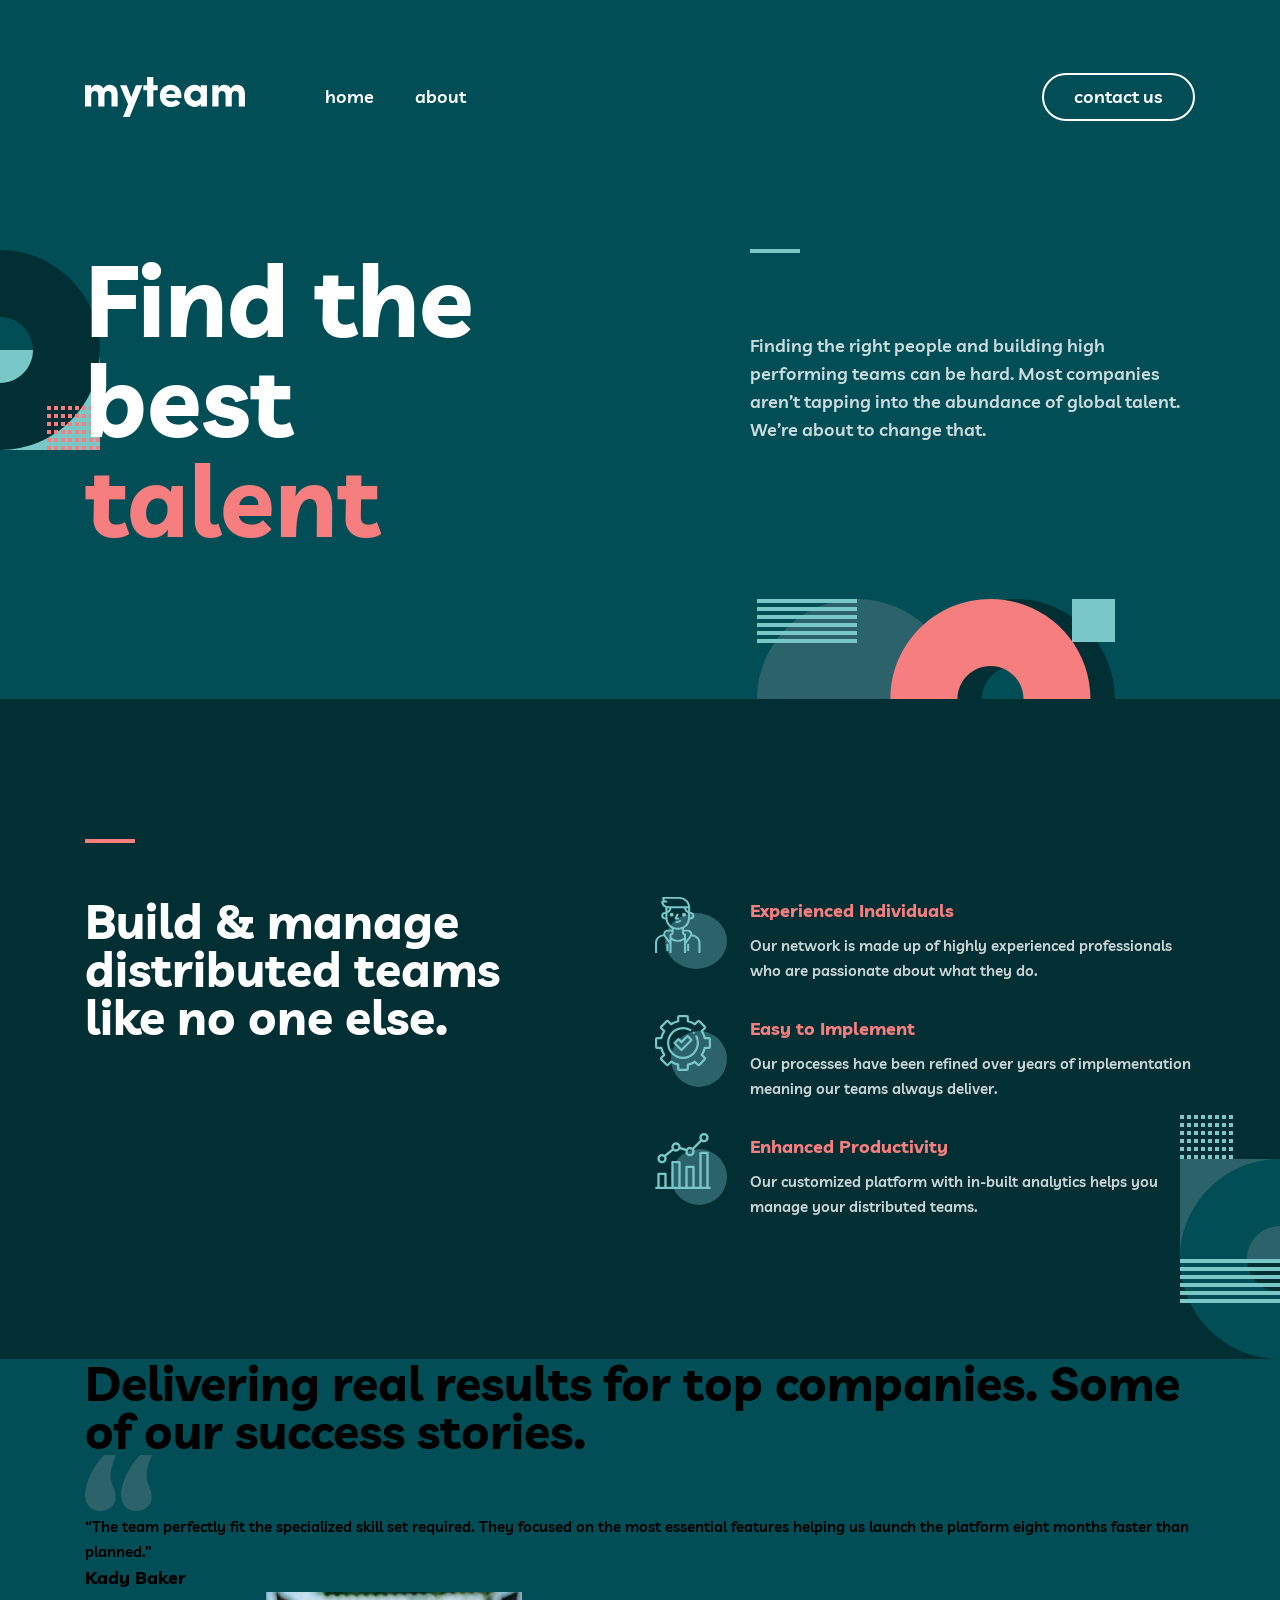
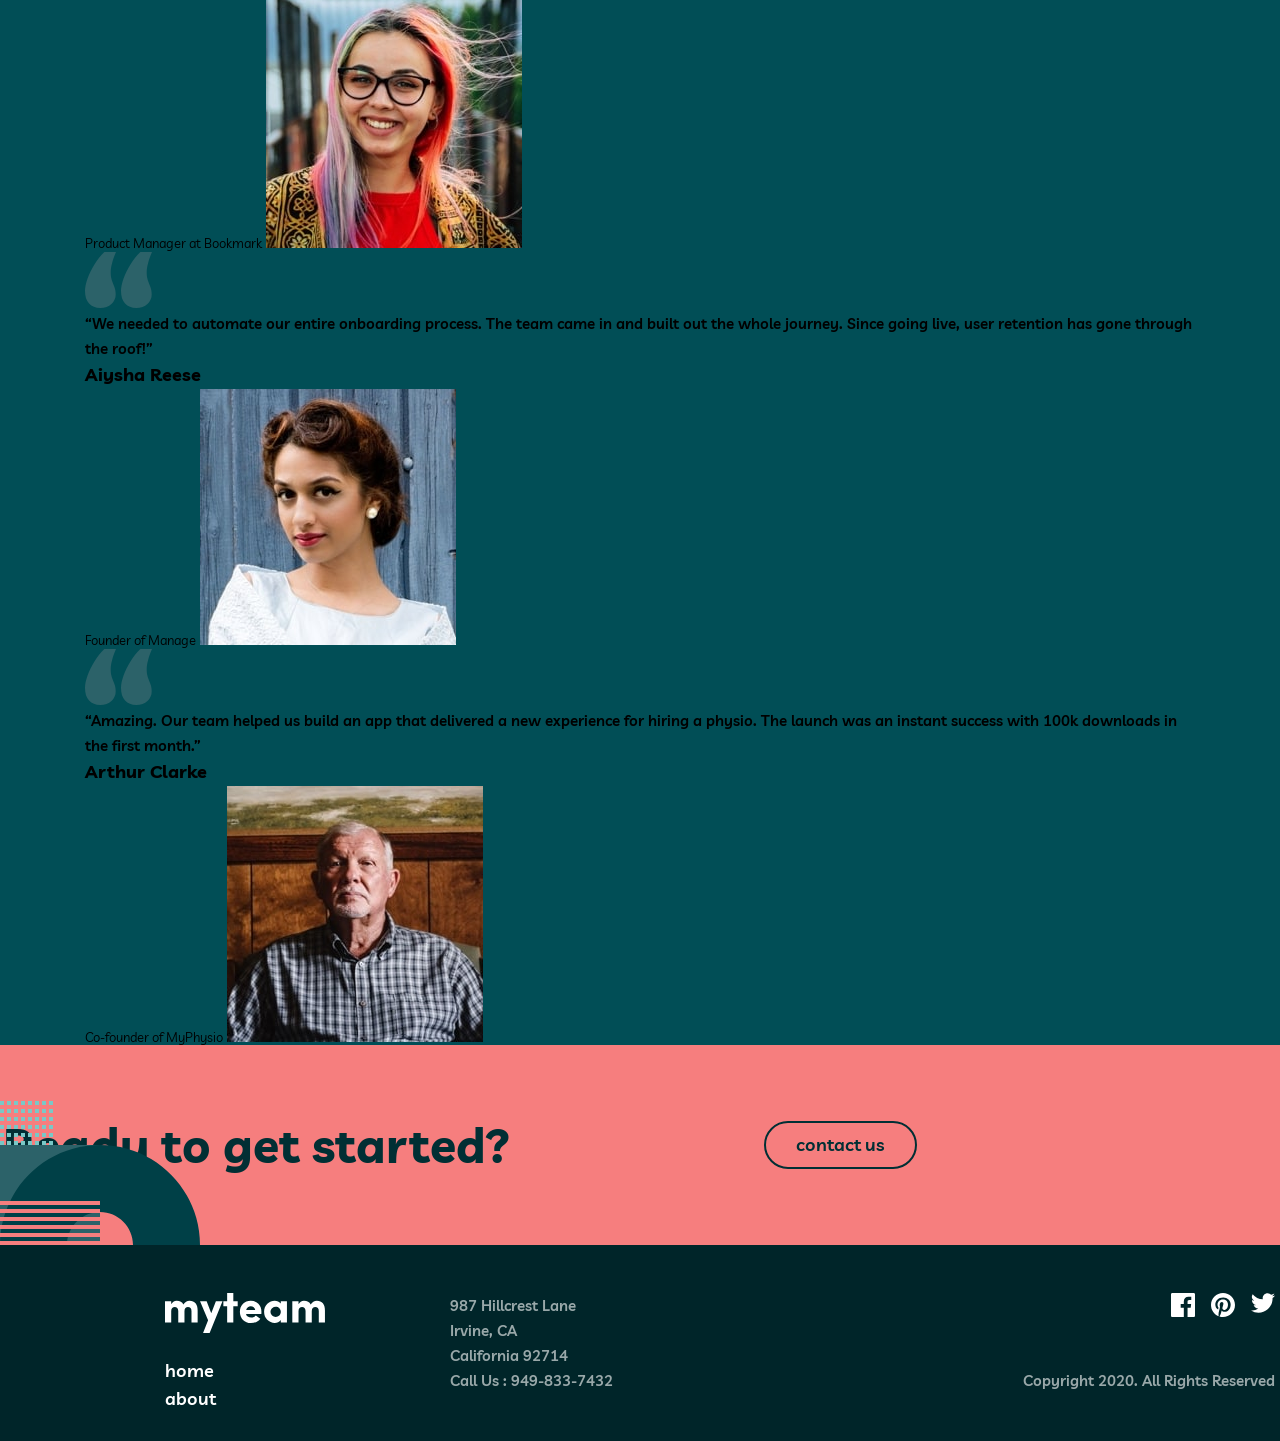
==== index.html @ 1ffe262e "Merge branch 'main' of https://github.com/TomasKeblys/5-Devai-2-problemos into task/K1-44" ====
<!doctype html>
<html lang="en">

<head>
    <meta charset="UTF-8" />
    <meta name="viewport" content="width=device-width, initial-scale=1.0" />

    <link rel="icon" type="image/png" sizes="32x32" href="images/favicon-32x32.png" />
    <link rel="preconnect" href="https://fonts.googleapis.com" />
    <link rel="preconnect" href="https://fonts.gstatic.com" crossorigin />
    <link
        href="https://fonts.googleapis.com/css2?family=Livvic:ital,wght@0,100;0,200;0,300;0,400;0,500;0,600;0,700;0,900;1,100;1,200;1,300;1,400;1,500;1,600;1,700;1,900&display=swap"
        rel="stylesheet" />
    <link rel="stylesheet" href="./CSS/normalize.css">
    <link rel="stylesheet" href="./CSS/style.css" />
    <link rel="stylesheet" href="./CSS/home.css" />
    <title>Frontend Mentor | myteam website challenge - Homepage</title>
</head>

<body>
    <div id="container">
        <header class="body-1 header">
            <nav class="nav wrapper">
                <ul class="nav-container">
                    <li class="nav-logo">
                        <img src="./assets/logo.svg" alt="logo" />
                    </li>
                    <ul class="nav-link-container">
                        <li class="nav-link">
                            <a href="./index.html">home</a>
                        </li>
                        <li class="nav-link">
                            <a href="./pages/about.html">about</a>
                        </li>
                    </ul>
                </ul>
                <button class="body-1">
                    <a href="./pages/contact.html">contact us</a>
                </button>

                <!-- Navbar mobile: rodomas tik iki 767px -->

                <!-- Checkbox valdo mobile meniu atidarymo ir uždarymo būseną -->
                <input type="checkbox" id="mobile-menu-toggle" class="mobile-menu-toggle" />

                <!-- Hamburger meniu mygtukas -->

                <label for="mobile-menu-toggle" class="mobile-menu-open" aria-label="Open navigation menu">
                    <span></span>
                    <span></span>
                    <span></span>
                </label>

                <!-- Fonas po meniu atidarymo -->

                <label for="mobile-menu-toggle" class="mobile-nav-overlay"></label>

                <!-- Navbar mobile šoninis meniu -->

                <div class="mobile-nav-menu">
                    <!-- Meniu uždarymo mygtukas-->
                    <label for="mobile-menu-toggle" class="mobile-menu-close" aria-label="Close navigation menu">
                        <span></span>
                        <span></span>
                    </label>

                    <!-- Mobile menu navigacijos nuorodos -->
                    <ul class="mobile-nav-links">
                        <li><a href="#">home</a></li>
                        <li><a href="../pages/about.html">about</a></li>
                        <li><a class="mobile-contact" href="../pages/contact.html">contact us</a></li>
                    </ul>

                    <img class="mobile-nav-pattern" src="../assets/bg-pattern-about-1-mobile-nav-1.svg" alt="" />
                </div>

                <!-- Navbar mobile pabaiga -->
            </nav>
            <section class="nav-section wrapper">
                <div class="header-section">
                    <h1 class="h1-large">Find the best <span>talent</span></h1>
                    <div class="nav-text">
                        <hr />
                        <p class="body-1">
                            Finding the right people and building high performing teams can be
                            hard. Most companies aren’t tapping into the abundance of global
                            talent. We’re about to change that.
                        </p>
                    </div>
                </div>
            </section>
        </header>
        <main>
            <section class="features-section">
                <div class="wrapper">
                    <div class="features-line">
                        <span class="title-line"></span>
                    </div>
                    <div class="features-block">
                        <h2 class="h2 features-title">
                            Build & manage distributed teams like no one else.
                        </h2>
                        <ul class="features-list">
                            <li class="features-item">
                                <img src="./assets/icon-person.svg" alt="person icon" />
                                <div>
                                    <h3 class="h3">Experienced Individuals</h3>
                                    <p class="body-2">
                                        Our network is made up of highly experienced professionals
                                        who are passionate about what they do.
                                    </p>
                                </div>
                            </li>
                            <li class="features-item">
                                <img src="./assets/icon-cog.svg" alt="cog icon" />
                                <div>
                                    <h3 class="h3">Easy to Implement</h3>
                                    <p class="body-2">
                                        Our processes have been refined over years of
                                        implementation meaning our teams always deliver.
                                    </p>
                                </div>
                            </li>
                            <li class="features-item">
                                <img src="./assets/icon-chart.svg" alt="chart icon" />
                                <div>
                                    <h3 class="h3">Enhanced Productivity</h3>
                                    <p class="body-2">
                                        Our customized platform with in-built analytics helps you
                                        manage your distributed teams.
                                    </p>
                                </div>
                            </li>
                        </ul>
                    </div>
                </div>
            </section>

            <section class="testimonials-section">
                <div class="wrapper">
                    <h2 class="h2 testimonials-title">
                        Delivering real results for top companies. Some of our
                        <span>success stories.</span>
                    </h2>
                    <div class="testimonials-container">
                        <figure class="testimonial-card">
                            <img class="quote-icon" src="./assets/icon-quotes.svg" alt="quotes icon" />
                            <blockquote>
                                <p class="body-2">
                                    “The team perfectly fit the specialized skill set required.
                                    They focused on the most essential features helping us launch
                                    the platform eight months faster than planned.”
                                </p>
                            </blockquote>
                            <figcaption>
                                <h3 class="h3">Kady Baker</h3>
                                <small>Product Manager at Bookmark</small>
                                <img class="avatar" src="./assets/avatar-kady.jpg" alt="Kady photo" />
                            </figcaption>
                        </figure>
                        <figure class="testimonial-card">
                            <img class="quote-icon" src="./assets/icon-quotes.svg" alt="quotes icon" />
                            <blockquote>
                                <p class="body-2">
                                    “We needed to automate our entire onboarding process. The team
                                    came in and built out the whole journey. Since going live,
                                    user retention has gone through the roof!”
                                </p>
                            </blockquote>
                            <figcaption>
                                <h3 class="h3">Aiysha Reese</h3>
                                <small>Founder of Manage</small>
                                <img class="avatar" src="./assets/avatar-aiysha.jpg" alt="Aiysha photo" />
                            </figcaption>
                        </figure>
                        <figure class="testimonial-card">
                            <img class="quote-icon" src="./assets/icon-quotes.svg" alt="quotes icon" />
                            <blockquote>
                                <p class="body-2">
                                    “Amazing. Our team helped us build an app that delivered a new
                                    experience for hiring a physio. The launch was an instant
                                    success with 100k downloads in the first month.”
                                </p>
                            </blockquote>
                            <figcaption>
                                <h3 class="h3">Arthur Clarke</h3>
                                <small>Co-founder of MyPhysio</small>
                                <img class="avatar avatar-arthur" src="./assets/avatar-arthur.jpg" alt="arthur photo" />
                            </figcaption>
                        </figure>
                    </div>
                </div>
            </section>
            <section id="ready-to-get-started">
                <div>
                    <h2 class="h2">Ready to get started?</h2>
                    <button class="body-1">
                        <a href="./pages/contact.html">contact us</a>
                    </button>
                </div>
                <img src="./assets/bg-pattern-home-6-about-5.svg" alt="" />
            </section>
        </main>

        <footer id="footer">
            <div>
                <div class="logo">
                    <img src="./assets/logo.svg" alt="logo" />
                    <ul class="body-1">
                        <li>
                            <a href="./index.html">home</a>
                        </li>
                        <li>
                            <a href="./pages/about.html">about</a>
                        </li>
                    </ul>
                </div>
                <address class="body-2">
                    <ul>
                        <li>987 Hillcrest Lane</li>
                        <li>Irvine, CA</li>
                        <li>California 92714</li>
                        <li>Call Us : 949-833-7432</li>
                    </ul>
                </address>
            </div>
            <div class="social">
                <ul>
                    <li>
                        <a href="#">
                            <img src="./assets/icon-facebook.svg" alt="Facebook" />
                        </a>
                    </li>
                    <li>
                        <a href="#">
                            <img src="./assets/icon-pinterest.svg" alt="Pinterest" />
                        </a>
                    </li>
                    <li>
                        <a href="#">
                            <img src="./assets/icon-twitter.svg" alt="Twitter" />
                        </a>
                    </li>
                </ul>
                <p class="body-2">Copyright 2020. All Rights Reserved</p>
            </div>
        </footer>
    </div>
</body>

</html>
---- CSS/style.css ----
/* global variables for colors */
/* colors: primary - pri, secondary - sec */

:root {
  --pri-midnight-green: #014e56;
  --pri-light-coral: #f67e7e;
  --pri-white: #ffffff;
  --sec-rapture-blue: #79c8c7;
  --sec-police-blue: #2c6269;
  --sec-deep-jungle-green: #004047;
  --sec-sacramento-state-green: #012f34;
  --sec-dark-green: #002529;
}

/* make border width count as a part of element etc. */

* {
  box-sizing: border-box;
}

/*base font with fallbacks*/
#container {
  font-family: "Livvic", arial, sans-serif;
  background-color: var(--pri-midnight-green);
  width: 1440px;
  margin: 0px auto;
}

/*-------------------- headings styles--------------------*/

.h1-large {
  font-weight: 700;
  font-style: normal;
  font-size: 100px;
  line-height: 100px;
}

.h1-small {
  font-weight: 700;
  font-style: normal;
  font-size: 64px;
  line-height: 56px;
}

.h2 {
  font-weight: 700;
  font-style: normal;
  font-size: 48px;
  line-height: 48px;
}

.h3 {
  font-weight: 700;
  font-style: normal;
  font-size: 18px;
  line-height: 28px;
}

/*-------------------- text styles--------------------*/

.body-1 {
  font-weight: 600;
  font-style: normal;
  font-size: 18px;
  line-height: 28px;
}

.body-2 {
  font-weight: 600;
  font-style: normal;
  font-size: 15px;
  line-height: 25px;
}

/*--------------------navbar--------------------*/
header {
  align-content: center;
}

nav {
  color: white;
  width: 69.375rem;
  position: relative;
  top: 4.563rem;
  left: 10.313rem;
  display: flex;
  justify-content: space-between;
  align-items: center;
  margin-right: 0rem;
  padding-inline: 0rem;
  padding-left: 0rem;
}

nav ul {
  width: 23.75rem;
  display: flex;
  justify-content: space-between;
  align-items: center;
  padding-left: 0rem;
}

nav ul li {
  display: inline-block;
  margin: 0rem;
  margin-right: 0rem;

  & a {
    text-decoration: none;
    color: white;

    &:hover {
      color: var(--pri-light-coral);
    }
  }
}

nav button {
  width: 9.563rem;
  height: 3rem;
  border: 2px solid white;
  background-color: var(--pri-midnight-green);
  border-radius: 50px;
  cursor: pointer;

  & a {
    text-decoration: none;
    color: white;
  }

  &:hover {
    background-color: var(--pri-white);

    & a {
      color: var(--pri-midnight-green);
    }
  }
}

nav ul ul {
  width: 8.75rem;
}

nav ul ul li {
  width: 3.125rem;
}

/*--------------------footer--------------------*/
#footer {
  align-content: center;
  width: 1440px;
  height: 196px;
  background-color: var(--sec-dark-green);
  color: white;
  position: relative;
  display: flex;
  justify-content: space-between;
  align-items: center;
  padding-left: 10.313rem;
  padding-right: 10.313rem;

  & a {
    text-decoration: none;
    color: white;
  }

  & address,
  p {
    opacity: 0.6;
  }

  & a:hover {
    color: var(--pri-light-coral);
  }
}

#footer div div ul li {
  list-style-type: none;
  display: inline-block;
  text-decoration: none;
  color: white;
}

#footer div address ul {
  list-style-type: none;
}

#footer div:first-child {
  display: flex;
}

#footer div .logo {
  height: 6.25rem;
  width: 10rem;
  display: flex;
  flex-wrap: wrap;

  & img {
    width: 10rem;
    height: 2.5rem;
  }

  & ul {
    padding: 0rem;
    margin: 0rem;
    align-content: end;
    width: 8.75rem;
    height: 1.75rem;
    padding-top: 0.5rem;

    & li:first-child {
      margin-right: 2.3rem;
    }
  }
}

#footer div address {
  height: 6.25rem;
  margin: 0rem;
  margin-left: 7.813rem;

  & ul {
    padding: 0rem;
    margin: 0rem;
  }
}

#footer .social {
  height: 6.25rem;
  width: 15.938rem;
  display: flex;
  flex-wrap: wrap;
  justify-content: end;

  & ul {
    list-style-type: none;
    text-align: right;
    padding: 0rem;
    margin: 0rem;
    justify-content: end;
    width: 6.5rem;
    height: 1.5rem;
    display: flex;
    justify-content: space-between;
  }

  & p {
    margin: 0rem;
    align-content: end;
  }
}

/*--------------------ready to get started--------------------*/

#ready-to-get-started {
  position: relative;
  color: var(--sec-sacramento-state-green);
  background-color: var(--pri-light-coral);
  height: 12.5rem;
  align-content: center;
  /* display: flex; */
}

#ready-to-get-started button {
  width: 9.563rem;
  height: 3rem;
  border: 2px solid var(--sec-sacramento-state-green);
  background-color: var(--pri-light-coral);
  border-radius: 50px;

  & a {
    text-decoration: none;
    color: var(--sec-sacramento-state-green);
  }
}


#ready-to-get-started div {
  justify-self: center;
  padding-left: 0.188em;
  width: 57.313rem;
  display: flex;
  justify-content: space-between;
}

#ready-to-get-started img {
  position: absolute;
  top: 3.5rem;
}

/* Navbar mobile */

/* Mobile elementai desktop režime paslėpti */
.mobile-menu-toggle,
.mobile-menu-open,
.mobile-menu-close,
.mobile-nav-overlay,
.mobile-nav-menu {
  display: none;
}

@media (max-width: 767px) {

  #container {
    width: 100%;
    margin: 0;
  }

  /* Mobile navbar */
  nav.nav {
    width: 20.4375rem;
    /* 327px */
    height: 2rem;
    top: 2rem;
    left: 0;
    margin: 0 auto;
    padding: 0;
  }

  nav.nav .nav-container {
    width: auto;
    margin: 0;
    padding: 0;
  }

  /* Mobile logo */
  nav.nav .nav-logo,
  nav.nav .nav-logo img {
    display: block;
    width: 8rem;
    /* 128px */
    height: 2rem;
  }

  /* Desktop nuorodos mobile paslepiamos */
  nav.nav .nav-link-container {
    display: none;
  }

  /* Desktop contact us mygtukas mobile paslepiamas */
  nav.nav>button {
    display: none;
  }

  /* Mobile menu checkbox */
  .mobile-menu-toggle {
    position: absolute;
    width: 0;
    height: 0;
    opacity: 0;
    pointer-events: none;
  }

  /* Hamburger menu mygtukas */
  .mobile-menu-open {
    position: absolute;
    top: 0.4375rem;
    right: 0;
    z-index: 10;
    display: flex;
    width: 1.25rem;
    height: 1.0625rem;
    flex-direction: column;
    justify-content: space-between;
    cursor: pointer;
  }

  .mobile-menu-open span {
    display: block;
    width: 1.25rem;
    height: 0.1875rem;
    background-color: var(--pri-white);
  }

  /* Patamsintas fonas už meniu */
  .mobile-nav-overlay {
    position: fixed;
    top: 0;
    left: 0;
    right: 0;
    z-index: 100;
    display: block;
    height: 41.6875rem;
    /* 667px */
    background-color: rgba(0, 37, 41, 0.6);
    opacity: 0;
    visibility: hidden;
    transition:
      opacity 0.3s ease,
      visibility 0.3s ease;
  }

  /* Atsidarantis mobile meniu */
  .mobile-nav-menu {
    position: fixed;
    top: 0;
    right: 0;
    z-index: 101;
    display: block;
    width: 15.9375rem;
    /* 255px */
    height: 41.6875rem;
    /* 667px */
    background-color: var(--sec-police-blue);
    overflow: hidden;
    transform: translateX(100%);
    transition: transform 0.3s ease;
  }

  /* Close X mygtukas */
  .mobile-menu-close {
    position: absolute;
    top: 3rem;
    right: 1.625rem;
    display: block;
    width: 1.25rem;
    height: 1.25rem;
    cursor: pointer;
  }

  .mobile-menu-close span {
    position: absolute;
    top: 0.5rem;
    left: 0;
    width: 1.25rem;
    height: 0.125rem;
    background-color: var(--pri-white);
  }

  .mobile-menu-close span:first-child {
    transform: rotate(45deg);
  }

  .mobile-menu-close span:last-child {
    transform: rotate(-45deg);
  }

  /* Mobile navigacijos nuorodos */
  nav.nav .mobile-nav-links {
    display: flex;
    width: auto;
    margin: 7.5rem 0 0 3rem;
    padding: 0;
    flex-direction: column;
    align-items: flex-start;
    justify-content: flex-start;
    gap: 1.5rem;
    list-style: none;
  }

  nav.nav .mobile-nav-links li {
    display: block;
    width: auto;
    margin: 0;
  }

  nav.nav .mobile-nav-links a {
    color: var(--pri-white);
    text-decoration: none;
    font-family: "Livvic", arial, sans-serif;
    font-size: 1.125rem;
    font-weight: 600;
    line-height: 1.75rem;
  }

  /* Mobile contact us mygtukas */
  nav.nav .mobile-nav-links .mobile-contact {
    display: flex;
    width: 9.9375rem;
    height: 3rem;
    margin-top: 0.5rem;
    align-items: center;
    justify-content: center;
    border: 0.125rem solid var(--pri-white);
    border-radius: 3.125rem;
  }

  /* Dekoratyvinis paveikslėlis */
  .mobile-nav-pattern {
    position: absolute;
    right: -6.25rem;
    bottom: 0;
    width: 12.5rem;
  }

  /* Atidaryto meniu būsena */
  .mobile-menu-toggle:checked~.mobile-nav-overlay {
    opacity: 1;
    visibility: visible;
  }

  .mobile-menu-toggle:checked~.mobile-nav-menu {
    transform: translateX(0);
  }
}
---- CSS/home.css ----
/* global style */

* {
  margin: 0;
  padding: 0;
  box-sizing: border-box;
}

#container {
  font-family: "Livvic", arial, sans-serif;
  max-width: 90rem;
  margin: 0 auto;
  width: 100%;
  overflow: hidden;
}

.wrapper {
  max-width: 69.375rem;
  width: 100%;
  margin: 0 auto;
}

/* header and hero section */

.header {
  padding-top: 4.563rem;
  padding-bottom: 15.625rem;
  background-color: var(--pri-midnight-green);
  background-image:
    url("../assets/bg-pattern-home-1.svg"),
    url("../assets/bg-pattern-home-2.svg");
  background-repeat: no-repeat, no-repeat;
  background-position:
    left -6.25rem top 15.625rem,
    right 10.313rem bottom 0;
}

/* header navigation */

nav {
  left: 0rem;
  top: 0rem;
}

.nav {
  display: flex;
  justify-content: space-between;
  align-items: center;
}

.nav-container {
  display: flex;
  align-items: center;
  gap: 3rem;
  margin: 0;
  padding: 0;
  list-style: none;
}

.nav-logo {
  display: flex;
  align-items: center;
}

.nav-logo img {
  display: block;
  width: 10rem;
}

.nav-link-container {
  display: flex;
  align-items: center;
  gap: 2.5rem;
  margin: 0;
  padding: 0;
  list-style: none;
}

.nav-link {
  list-style: none;
}

.nav-link a {
  color: var(--pri-white);
  text-decoration: none;
}

/* header / hero content */

.nav-section {
  padding-top: 8rem;
}

.header-section {
  display: flex;
  justify-content: flex-start;
  align-items: flex-start;
  gap: 8.6875rem;
  width: 100%;
}

.nav-section h1 {
  width: 32.875rem;
  height: 12.5rem;
  margin: 0;
  color: var(--pri-white);
}

.nav-section h1 span {
  color: var(--pri-light-coral);
}

.nav-text {
  width: 27.8125rem;
  height: 12.1875rem;
  display: flex;
  flex-direction: column;
  justify-content: space-between;
}

.nav-text hr {
  width: 3.125rem;
  margin: 0;
  border: 0;
  border-top: 0.25rem solid #79c8c7;
}

.nav-text p {
  margin: 0;
  color: var(--pri-white);
  opacity: 0.8;
}

/* features section */
.features-section {
  display: flex;
  justify-content: space-between;
  align-items: flex-start;
  padding: 8.75rem 0 8.75rem 0;
  background-color: var(--sec-sacramento-state-green);
  background-image: url(../assets/bg-pattern-home-3.svg);
  background-repeat: no-repeat;
  background-position: right -6.25rem bottom 0;
  gap: 7.8125rem;
}

.features-line {
  margin-bottom: 3.375rem;
}

.title-line {
  display: block;
  width: 3.125rem;
  height: 0.25rem;
  background-color: var(--pri-light-coral);
}

.features-block {
  display: flex;
  justify-content: space-between;
  align-items: flex-start;
  gap: 7.8125rem;
}

.features-title {
  max-width: 27.8125rem;
  margin: 0;
  color: var(--pri-white);
}

/* features list  */

.features-list {
  width: 33.75rem;
  list-style: none;
  display: flex;
  flex-direction: column;
  gap: 2rem;
  margin: 0;
  padding: 0;
}

.features-item {
  display: flex;
  align-items: flex-start;
  gap: 1.4375rem;
}

.features-item img {
  width: 4.5rem;
  height: 4.5rem;
  flex-shrink: 0;
}

.features-item div {
  display: flex;
  flex-direction: column;
  gap: 0.5rem;
}

.features-item h3 {
  color: var(--pri-light-coral);
  margin: 0;
}

.features-item p {
  color: var(--pri-white);
  opacity: 0.8;
  margin: 0;
}

/* Tarp 1024px ir 1440px */

@media (min-width: 48.01rem) and (max-width: 90rem) {

  .header,
  .features-section {
    padding-left: 2rem;
    padding-right: 2rem;
  }
}

/* IKI 768px | HOME Tablet Header & Navbar */

@media (max-width: 48rem) {
  #container {
    width: 100%;
    max-width: 48rem;
  }

  header nav,
  .nav {
    position: static;
    width: 100%;
    top: auto;
    left: auto;
  }

  .body-1.header {
    padding-top: 4rem;
    padding-bottom: 0;
    background-image: url("../assets/bg-pattern-home-2.svg");
    background-repeat: no-repeat;
    background-position: bottom center;
  }

  .nav.wrapper {
    width: 43.0625rem;
    height: 3rem;
    display: flex;
    justify-content: space-between;
    align-items: center;
    margin: 0 auto;

  }

  .nav-container {
    display: flex;
    align-items: center;
    gap: 3rem;
    margin: 0;
    padding: 0;
    list-style: none;
    margin-right: 13.75rem;
  }

  .nav-logo {
    width: 8rem;
    height: 2rem;
  }

  .nav-logo img {
    display: block;
    width: 100%;
    height: 100%;
    object-fit: contain;
  }

  .nav-link-container {
    display: flex;
    align-items: center;
    justify-content: space-between;
    width: auto;
    height: 1.75rem;
    gap: 2.5rem;
    margin: 0;
    padding: 0;
    list-style: none;
    width: auto;
  }

  .nav-link {
    display: flex;
    align-items: center;
  }

  .nav-link:last-child {
    width: 3.188rem;
    height: 1.75rem;
  }

  .nav-link a {
    text-decoration: none;
  }

  .nav button,
  header nav button {
    position: static;
    top: auto;
    left: auto;
    right: auto;
    margin: 0;
    width: 9.5625rem;
    height: 3rem;
    display: flex;
    align-items: center;
    justify-content: center;
    flex-shrink: 0;
    box-sizing: border-box;
  }

  .nav-section.wrapper {
    padding-top: 7rem;
    padding-bottom: 16rem;
    padding-left: 2.813rem;
    padding-right: 2.5rem;
    height: auto;
  }

  .header-section {
    display: flex;
    flex-direction: column;
    align-items: center;
    text-align: center;
    gap: 0;
    max-width: 42.688rem;
    margin: 0 auto;
  }

  .nav-section h1,
  .h1-large {
    width: 100%;
    height: auto;
    max-width: 22rem;
    margin-top: 0;
    margin-bottom: 1.5rem;
    font-size: 4rem;
    line-height: 3.5rem;
  }

  .nav-text {
    width: 100%;
    max-width: 28.563rem;
    height: auto;
  }

  .nav-text .body-1 {
    max-width: 28.563rem;
    margin: 0;
    font-size: 0.938rem;
    line-height: 1.75rem;
    opacity: 0.8;
  }

  .nav-text hr {
    display: none;
  }

  /* IKI 768px | HOME Tablet features */
  /* features-section */

  .features-section {
    padding: 6.25rem 0;
    background-image: url("../assets/bg-pattern-home-3.svg");
    background-repeat: no-repeat;
    background-position: right -6.25rem top 0;
    overflow: hidden;
  }

  .features-section .wrapper {
    padding-left: 6.063rem;
    padding-right: 6.125rem;
  }

  .features-block {
    display: flex;
    flex-direction: column;
    align-items: flex-start;
    width: 100%;
    width: 35.8125rem;
    height: auto;
    gap: 0;
  }

  .features-line {
    width: 100%;
    margin-bottom: 2rem;
  }

  .title-line {
    display: block;
    width: 3.125rem;
    height: 0.25rem;
    margin: 0;
  }

  .features-title {
    width: 100%;
    max-width: 27.8125rem;
    height: auto;
    margin-bottom: 4rem;
    font-size: 2rem;
    line-height: 2rem;
  }

  .features-list {
    display: flex;
    flex-direction: column;
    width: 100%;
    max-width: 35.813rem;
    height: auto;
    margin: 0;
    padding: 0;
    list-style: none;
    gap: 2rem;
  }

  .features-item {
    display: flex;
    flex-direction: row;
    gap: 1.375rem;
  }

  .features-item div {
    display: flex;
    flex-direction: column;
    gap: 1rem;
  }

  /* IKI 768px | HOME Tablet testimionals */

  .testimonials-section {
    width: 48rem;
    height: 74.938rem;
  }

  .testimonials-container {
    display: flex;
    flex-direction: column;
    width: 35.813rem;
  }

  .testimonials-title {
    width: 35.813rem;
    text-align: center;
    font-size: 2rem;
    font-style: normal;
    line-height: 2rem;
  }

  .h3 {
    width: 21.875rem;
    height: auto;
  }

  .h3 small {
    width: 21.875rem;
    height: auto;
  }

  .avatar {
    margin-bottom: 1rem;
  }
}
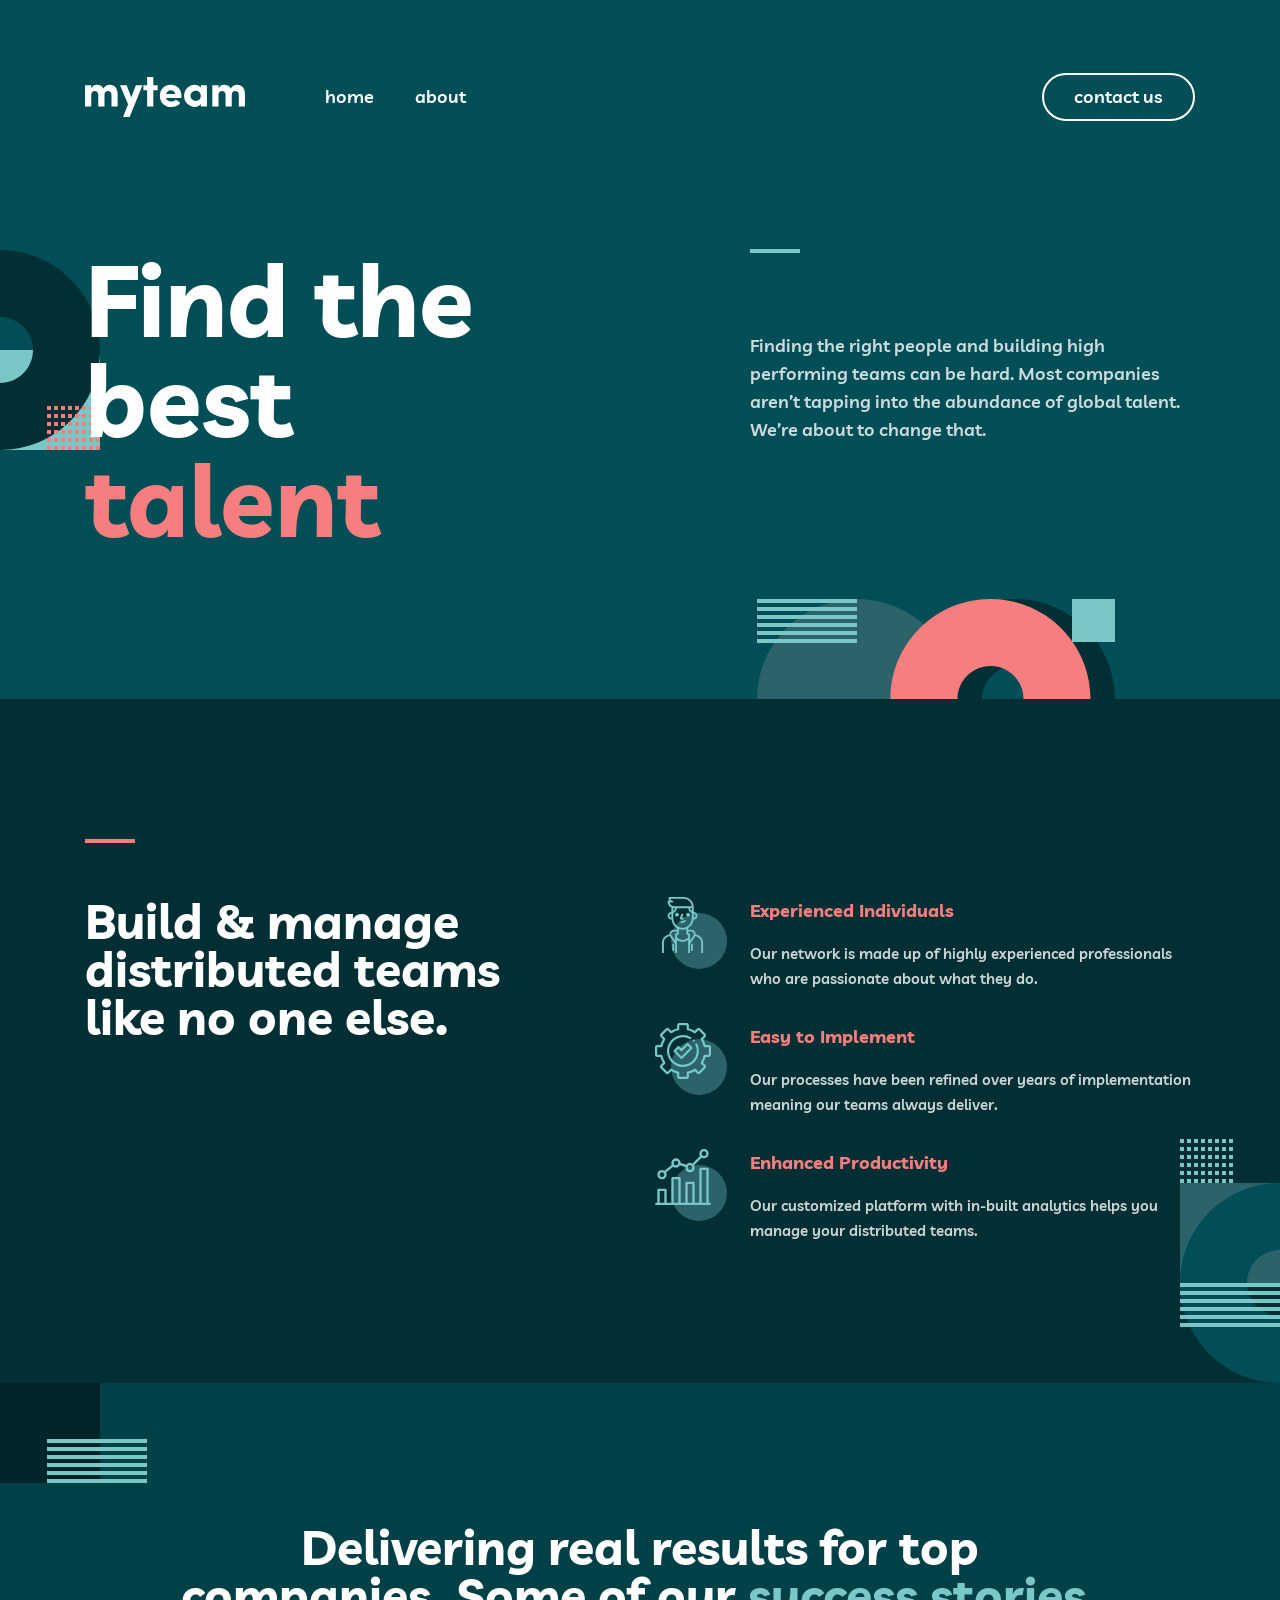
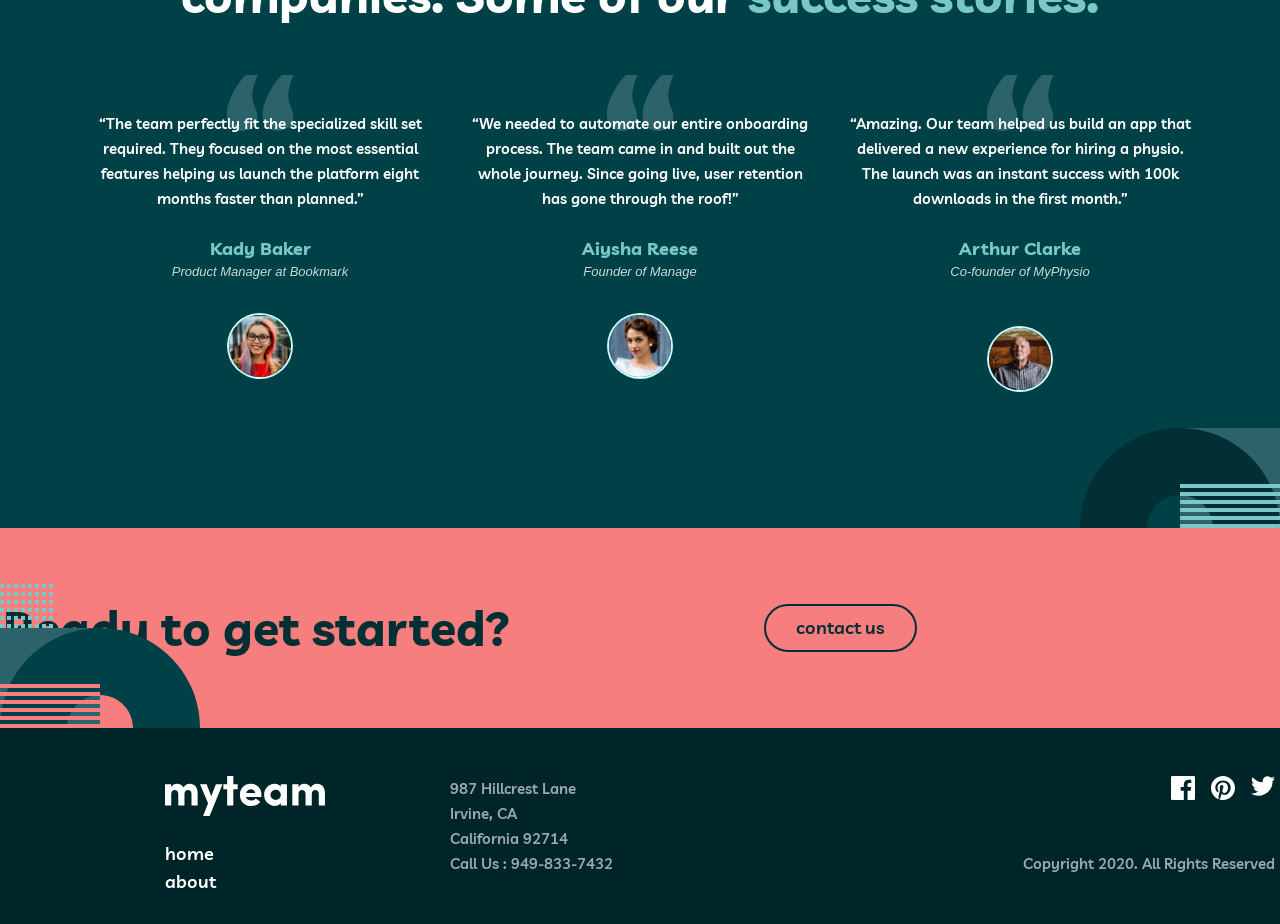
==== commit 23dae581: "fix merging" ====
--- a/index.html
+++ b/index.html
@@ -37,44 +37,6 @@
                 <button class="body-1">
                     <a href="./pages/contact.html">contact us</a>
                 </button>
-
-                <!-- Navbar mobile: rodomas tik iki 767px -->
-
-                <!-- Checkbox valdo mobile meniu atidarymo ir uždarymo būseną -->
-                <input type="checkbox" id="mobile-menu-toggle" class="mobile-menu-toggle" />
-
-                <!-- Hamburger meniu mygtukas -->
-
-                <label for="mobile-menu-toggle" class="mobile-menu-open" aria-label="Open navigation menu">
-                    <span></span>
-                    <span></span>
-                    <span></span>
-                </label>
-
-                <!-- Fonas po meniu atidarymo -->
-
-                <label for="mobile-menu-toggle" class="mobile-nav-overlay"></label>
-
-                <!-- Navbar mobile šoninis meniu -->
-
-                <div class="mobile-nav-menu">
-                    <!-- Meniu uždarymo mygtukas-->
-                    <label for="mobile-menu-toggle" class="mobile-menu-close" aria-label="Close navigation menu">
-                        <span></span>
-                        <span></span>
-                    </label>
-
-                    <!-- Mobile menu navigacijos nuorodos -->
-                    <ul class="mobile-nav-links">
-                        <li><a href="#">home</a></li>
-                        <li><a href="../pages/about.html">about</a></li>
-                        <li><a class="mobile-contact" href="../pages/contact.html">contact us</a></li>
-                    </ul>
-
-                    <img class="mobile-nav-pattern" src="../assets/bg-pattern-about-1-mobile-nav-1.svg" alt="" />
-                </div>
-
-                <!-- Navbar mobile pabaiga -->
             </nav>
             <section class="nav-section wrapper">
                 <div class="header-section">
@@ -102,7 +64,7 @@
                         </h2>
                         <ul class="features-list">
                             <li class="features-item">
-                                <img src="./assets/icon-person.svg" alt="person icon" />
+                                <img src="./assets/zmogus.svg" alt="person icon" />
                                 <div>
                                     <h3 class="h3">Experienced Individuals</h3>
                                     <p class="body-2">
--- a/CSS/style.css
+++ b/CSS/style.css
@@ -273,7 +273,6 @@
   }
 }
 
-
 #ready-to-get-started div {
   justify-self: center;
   padding-left: 0.188em;
@@ -287,208 +286,46 @@
   top: 3.5rem;
 }
 
-/* Navbar mobile */
-
-/* Mobile elementai desktop režime paslėpti */
-.mobile-menu-toggle,
-.mobile-menu-open,
-.mobile-menu-close,
-.mobile-nav-overlay,
-.mobile-nav-menu {
-  display: none;
-}
-
-@media (max-width: 767px) {
-
-  #container {
-    width: 100%;
-    margin: 0;
-  }
-
-  /* Mobile navbar */
-  nav.nav {
-    width: 20.4375rem;
-    /* 327px */
-    height: 2rem;
-    top: 2rem;
+@media (min-width: 768px) and (max-width: 1023px) {
+  .nav.wrapper {
+    width: 43.0625rem;
+    height: 3rem;
+    top: 4rem;
     left: 0;
-    margin: 0 auto;
-    padding: 0;
-  }
-
-  nav.nav .nav-container {
-    width: auto;
-    margin: 0;
-    padding: 0;
-  }
-
-  /* Mobile logo */
-  nav.nav .nav-logo,
-  nav.nav .nav-logo img {
+    transform: none;
+  }
+
+  nav ul {
+    width: 20.75rem;
+    height: 3rem;
+    margin: 0rem;
+  }
+
+  nav ul>li:first-child img {
+    width: 8rem;
+    height: 2.375rem;
     display: block;
-    width: 8rem;
-    /* 128px */
-    height: 2rem;
-  }
-
-  /* Desktop nuorodos mobile paslepiamos */
-  nav.nav .nav-link-container {
-    display: none;
-  }
-
-  /* Desktop contact us mygtukas mobile paslepiamas */
-  nav.nav>button {
-    display: none;
-  }
-
-  /* Mobile menu checkbox */
-  .mobile-menu-toggle {
-    position: absolute;
-    width: 0;
-    height: 0;
-    opacity: 0;
-    pointer-events: none;
-  }
-
-  /* Hamburger menu mygtukas */
-  .mobile-menu-open {
-    position: absolute;
-    top: 0.4375rem;
-    right: 0;
-    z-index: 10;
-    display: flex;
-    width: 1.25rem;
-    height: 1.0625rem;
-    flex-direction: column;
-    justify-content: space-between;
-    cursor: pointer;
-  }
-
-  .mobile-menu-open span {
-    display: block;
-    width: 1.25rem;
-    height: 0.1875rem;
-    background-color: var(--pri-white);
-  }
-
-  /* Patamsintas fonas už meniu */
-  .mobile-nav-overlay {
-    position: fixed;
-    top: 0;
-    left: 0;
-    right: 0;
-    z-index: 100;
-    display: block;
-    height: 41.6875rem;
-    /* 667px */
-    background-color: rgba(0, 37, 41, 0.6);
-    opacity: 0;
-    visibility: hidden;
-    transition:
-      opacity 0.3s ease,
-      visibility 0.3s ease;
-  }
-
-  /* Atsidarantis mobile meniu */
-  .mobile-nav-menu {
-    position: fixed;
-    top: 0;
-    right: 0;
-    z-index: 101;
-    display: block;
-    width: 15.9375rem;
-    /* 255px */
-    height: 41.6875rem;
-    /* 667px */
-    background-color: var(--sec-police-blue);
-    overflow: hidden;
-    transform: translateX(100%);
-    transition: transform 0.3s ease;
-  }
-
-  /* Close X mygtukas */
-  .mobile-menu-close {
-    position: absolute;
-    top: 3rem;
-    right: 1.625rem;
-    display: block;
-    width: 1.25rem;
-    height: 1.25rem;
-    cursor: pointer;
-  }
-
-  .mobile-menu-close span {
-    position: absolute;
-    top: 0.5rem;
-    left: 0;
-    width: 1.25rem;
-    height: 0.125rem;
-    background-color: var(--pri-white);
-  }
-
-  .mobile-menu-close span:first-child {
-    transform: rotate(45deg);
-  }
-
-  .mobile-menu-close span:last-child {
-    transform: rotate(-45deg);
-  }
-
-  /* Mobile navigacijos nuorodos */
-  nav.nav .mobile-nav-links {
-    display: flex;
-    width: auto;
-    margin: 7.5rem 0 0 3rem;
-    padding: 0;
-    flex-direction: column;
-    align-items: flex-start;
-    justify-content: flex-start;
-    gap: 1.5rem;
-    list-style: none;
-  }
-
-  nav.nav .mobile-nav-links li {
-    display: block;
-    width: auto;
-    margin: 0;
-  }
-
-  nav.nav .mobile-nav-links a {
-    color: var(--pri-white);
-    text-decoration: none;
-    font-family: "Livvic", arial, sans-serif;
-    font-size: 1.125rem;
-    font-weight: 600;
+  }
+
+  nav ul ul {
+    width: 8.75rem;
+    height: 1.75rem;
+  }
+
+  nav ul ul li {
+    height: 1.75rem;
+  }
+
+  nav ul ul li a {
     line-height: 1.75rem;
   }
 
-  /* Mobile contact us mygtukas */
-  nav.nav .mobile-nav-links .mobile-contact {
-    display: flex;
-    width: 9.9375rem;
+  nav button {
+    width: 9.5625rem;
     height: 3rem;
-    margin-top: 0.5rem;
-    align-items: center;
-    justify-content: center;
-    border: 0.125rem solid var(--pri-white);
-    border-radius: 3.125rem;
-  }
-
-  /* Dekoratyvinis paveikslėlis */
-  .mobile-nav-pattern {
-    position: absolute;
-    right: -6.25rem;
-    bottom: 0;
-    width: 12.5rem;
-  }
-
-  /* Atidaryto meniu būsena */
-  .mobile-menu-toggle:checked~.mobile-nav-overlay {
-    opacity: 1;
-    visibility: visible;
-  }
-
-  .mobile-menu-toggle:checked~.mobile-nav-menu {
-    transform: translateX(0);
+  }
+
+  nav button a {
+    line-height: 1.75rem;
   }
 }
--- a/CSS/home.css
+++ b/CSS/home.css
@@ -132,11 +132,12 @@
 }
 
 /* features section */
+
 .features-section {
   display: flex;
   justify-content: space-between;
   align-items: flex-start;
-  padding: 8.75rem 0 8.75rem 0;
+  padding: 8.75rem 0;
   background-color: var(--sec-sacramento-state-green);
   background-image: url(../assets/bg-pattern-home-3.svg);
   background-repeat: no-repeat;
@@ -166,6 +167,8 @@
   max-width: 27.8125rem;
   margin: 0;
   color: var(--pri-white);
+  font-size: 3rem;
+  line-height: 3rem;
 }
 
 /* features list  */
@@ -195,18 +198,132 @@
 .features-item div {
   display: flex;
   flex-direction: column;
-  gap: 0.5rem;
+  gap: 1rem;
 }
 
 .features-item h3 {
   color: var(--pri-light-coral);
   margin: 0;
+  font-size: 1.125rem;
+  line-height: 1.75rem;
 }
 
 .features-item p {
   color: var(--pri-white);
   opacity: 0.8;
   margin: 0;
+  font-size: 0.9375rem;
+  line-height: 1.5625rem;
+}
+
+/* testimonials-section */
+/* Atsilepimai */
+
+.testimonials-section {
+  width: 100%;
+  max-width: 90rem;
+  min-height: 46.5625rem;
+  box-sizing: border-box;
+  padding: 8.75rem 0 6.25rem 0;
+  background-color: var(--sec-deep-jungle-green);
+  background-image:
+    url(../assets/bg-pattern-home-4-about-3.svg),
+    url(../assets/bg-pattern-home-5.svg);
+  background-repeat: no-repeat, no-repeat;
+  background-position:
+    left top,
+    right bottom;
+  text-align: center;
+}
+
+.testimonials-title {
+  max-width: 58.25rem;
+  margin: 0 auto 3.5rem auto;
+  color: var(--pri-white);
+  text-align: center;
+}
+
+.testimonials-title span {
+  color: var(--sec-rapture-blue);
+}
+
+.testimonials-container {
+  display: flex;
+  justify-content: space-between;
+  align-items: flex-start;
+  gap: 1.875rem;
+  padding-top: 2.25rem;
+  margin: 0 auto;
+}
+
+/* Korteliu styliai */
+
+.testimonial-card {
+  position: relative;
+  flex: 1;
+  display: flex;
+  flex-direction: column;
+  align-items: center;
+  margin: 0;
+  color: var(--pri-white);
+}
+
+.quote-icon {
+  position: absolute;
+  top: -2.25rem;
+  left: 50%;
+  transform: translateX(-50%);
+  width: 4.175rem;
+  height: auto;
+  z-index: 1;
+}
+
+.testimonial-card blockquote {
+  position: relative;
+  z-index: 2;
+  margin: 0 0 1.5rem 0;
+}
+
+.testimonial-card blockquote p {
+  margin: 0;
+}
+
+.testimonial-card figcaption {
+  display: flex;
+  flex-direction: column;
+  align-items: center;
+  width: 100%;
+}
+
+.testimonial-card h3 {
+  margin: 0 0 0.125rem 0;
+  color: var(--sec-rapture-blue);
+}
+
+.testimonial-card small {
+  display: block;
+  font-size: 0.813rem;
+  font-weight: 500;
+  font-style: italic;
+  opacity: 0.8;
+  margin-bottom: 2rem;
+  color: var(--pri-white);
+}
+
+.avatar {
+  width: 3.875rem;
+  height: 3.875rem;
+  border-radius: 50%;
+  box-shadow: 0 0 0 2px #c4fffe;
+  box-sizing: border-box;
+  object-fit: cover;
+  display: block;
+  margin: 0;
+  transform: translateY(3px);
+}
+
+.avatar-arthur {
+  margin-top: 0.8125rem;
 }
 
 /* Tarp 1024px ir 1440px */
@@ -223,6 +340,7 @@
 /* IKI 768px | HOME Tablet Header & Navbar */
 
 @media (max-width: 48rem) {
+  /* Tablet konteineris ir ju navigacija */
   #container {
     width: 100%;
     max-width: 48rem;
@@ -319,6 +437,8 @@
     box-sizing: border-box;
   }
 
+  /* Tablet hero turinys */
+
   .nav-section.wrapper {
     padding-top: 7rem;
     padding-bottom: 16rem;
@@ -352,6 +472,7 @@
     width: 100%;
     max-width: 28.563rem;
     height: auto;
+    transform: translateX(-2px);
   }
 
   .nav-text .body-1 {
@@ -437,38 +558,107 @@
     gap: 1rem;
   }
 
-  /* IKI 768px | HOME Tablet testimionals */
+  /*HOME Tablet atsiliepimu sekcija testimionals */
 
   .testimonials-section {
+    width: 100%;
     width: 48rem;
-    height: 74.938rem;
+    height: 74.9375rem;
+    padding: 6.25rem 0;
+    box-sizing: border-box;
+  }
+
+  .testimonials-section .wrapper {
+    display: flex;
+    flex-direction: column;
+    align-items: center;
   }
 
   .testimonials-container {
     display: flex;
     flex-direction: column;
-    width: 35.813rem;
+    text-align: center;
+    width: 100%;
+    width: 35.8125rem;
+    margin: 0 auto;
+    gap: 3rem;
   }
 
   .testimonials-title {
-    width: 35.813rem;
+    width: 100%;
+    width: 30.125rem;
     text-align: center;
     font-size: 2rem;
     font-style: normal;
     line-height: 2rem;
-  }
-
-  .h3 {
-    width: 21.875rem;
-    height: auto;
-  }
-
-  .h3 small {
-    width: 21.875rem;
-    height: auto;
-  }
-
-  .avatar {
-    margin-bottom: 1rem;
-  }
-}+    margin: 0 auto 0.75rem;
+  }
+
+  .testimonials-title span {
+    display: block;
+    color: #79c8c7;
+    font-size: 2rem;
+    line-height: 2rem;
+  }
+
+  .testimonial-card {
+    position: relative;
+    display: flex;
+    flex-direction: column;
+    align-items: center;
+    width: 100%;
+    padding-top: 2.25rem;
+  }
+
+  .testimonial-card .quote-icon {
+    position: absolute;
+    top: 0;
+    left: 50%;
+    transform: translateX(-50%);
+    z-index: 1;
+  }
+
+  .testimonial-card blockquote {
+    position: relative;
+    z-index: 2;
+    width: 100%;
+    margin: 0 0 1rem 0;
+    text-align: center;
+  }
+
+  .testimonial-card blockquote p {
+    margin: 0;
+    font-size: 0.9375rem;
+    line-height: 1.5625rem;
+  }
+
+  .testimonial-card figcaption {
+    display: flex;
+    flex-direction: column;
+    align-items: center;
+  }
+
+  .testimonial-card h3 {
+    margin: 0 0 0.125rem 0;
+    font-size: 1.125rem;
+    line-height: 1.75rem;
+  }
+
+  .testimonial-card small {
+    display: block;
+    margin: 0 0 1rem 0;
+    font-size: 0.8125rem;
+    line-height: 1.125rem;
+  }
+
+  .testimonial-card .avatar {
+    display: block;
+    transform: translateY(2px);
+    width: 3.875rem;
+    height: 3.875rem;
+    border-radius: 50%;
+  }
+  .testimonial-card:last-child .avatar {
+    transform: translateY(-14px);
+  }
+}
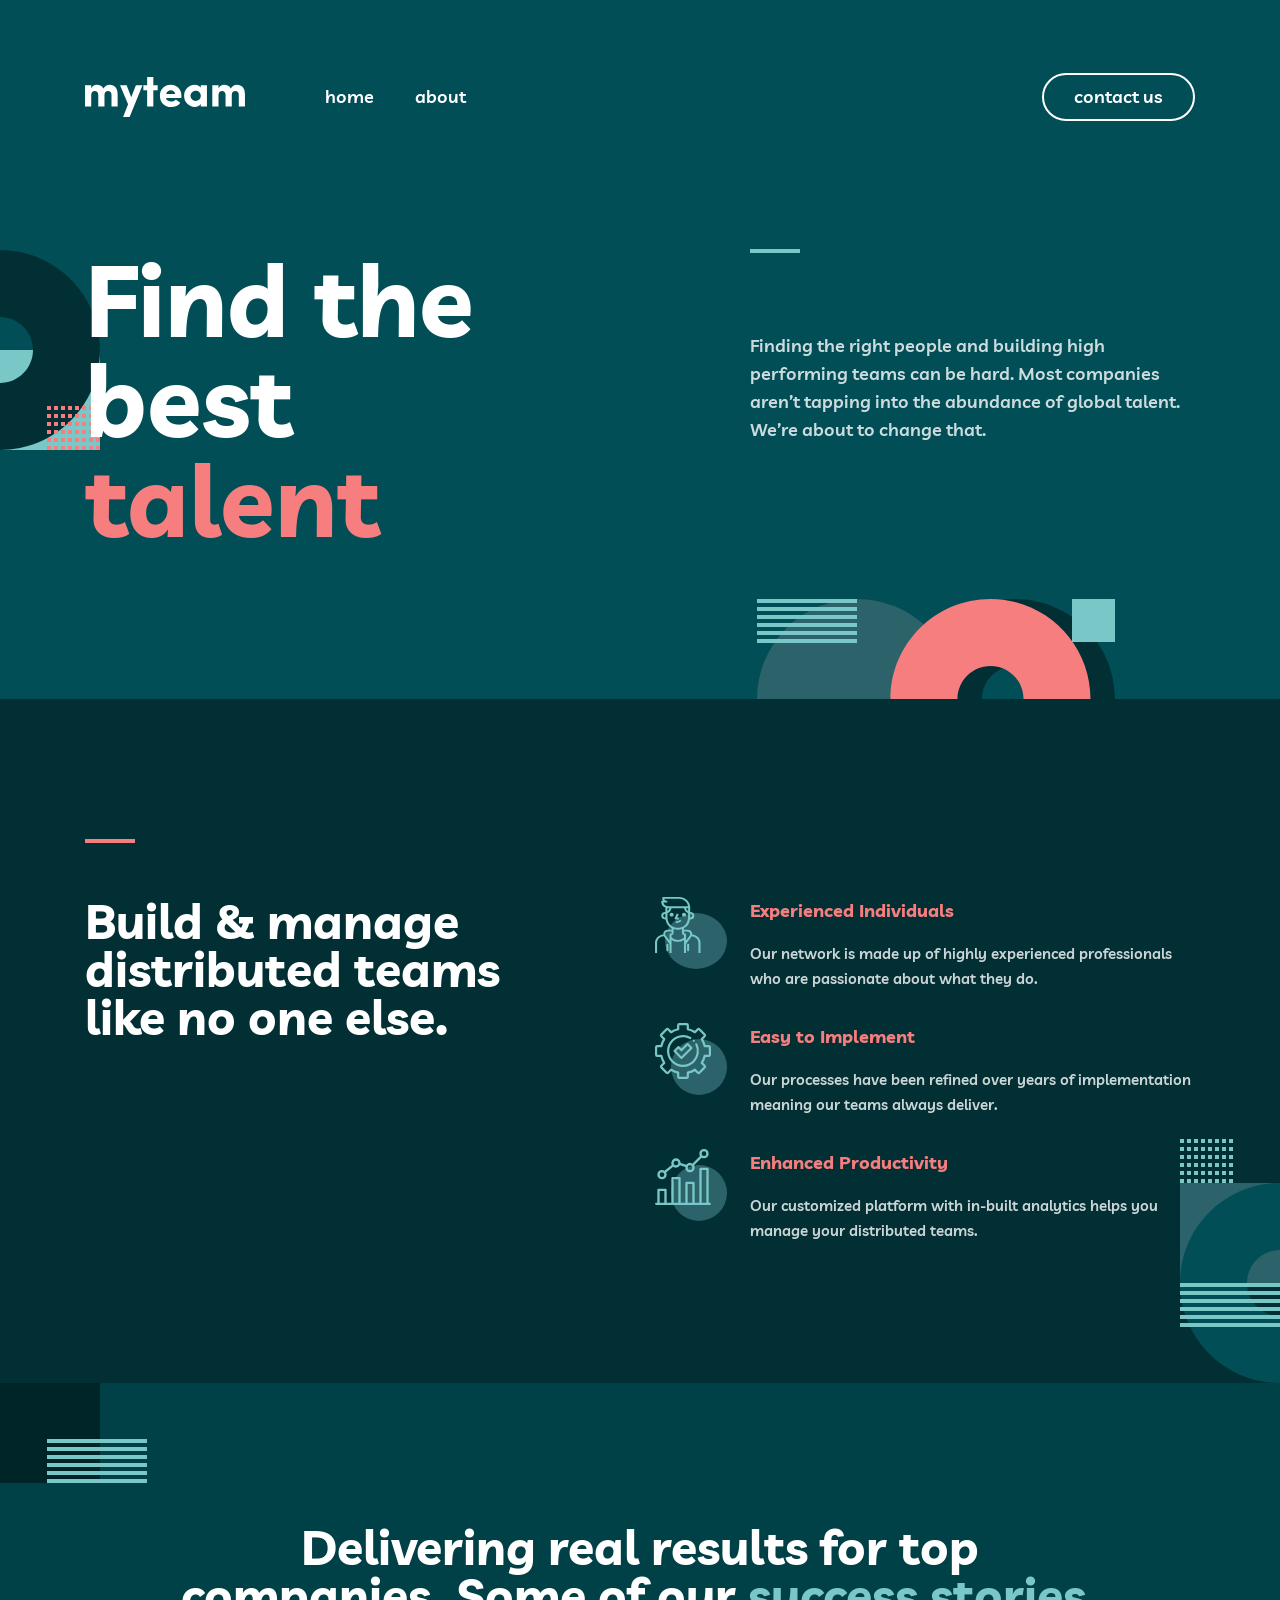
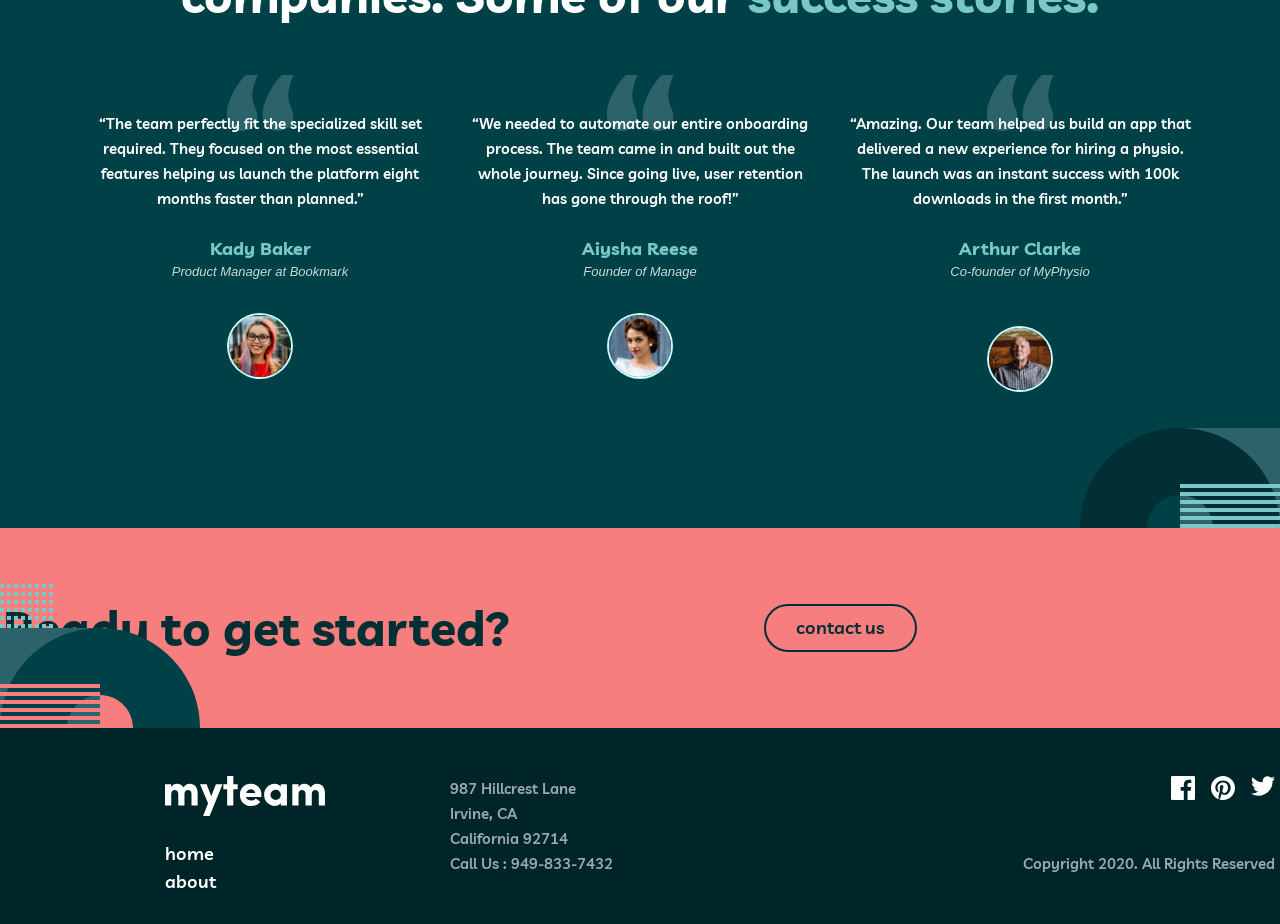
==== commit cda23e3c: "Merge 36be315ab816795f6be3019a722bff2a8f5f8b17 into 20201c3cc2c40e15a17aa1df06a80a9117b13422" ====
--- a/index.html
+++ b/index.html
@@ -37,6 +37,44 @@
                 <button class="body-1">
                     <a href="./pages/contact.html">contact us</a>
                 </button>
+
+                <!-- Navbar mobile: rodomas tik iki 767px -->
+
+                <!-- Checkbox valdo mobile meniu atidarymo ir uždarymo būseną -->
+                <input type="checkbox" id="mobile-menu-toggle" class="mobile-menu-toggle" />
+
+                <!-- Hamburger meniu mygtukas -->
+
+                <label for="mobile-menu-toggle" class="mobile-menu-open" aria-label="Open navigation menu">
+                    <span></span>
+                    <span></span>
+                    <span></span>
+                </label>
+
+                <!-- Fonas po meniu atidarymo -->
+
+                <label for="mobile-menu-toggle" class="mobile-nav-overlay"></label>
+
+                <!-- Navbar mobile šoninis meniu -->
+
+                <div class="mobile-nav-menu">
+                    <!-- Meniu uždarymo mygtukas-->
+                    <label for="mobile-menu-toggle" class="mobile-menu-close" aria-label="Close navigation menu">
+                        <span></span>
+                        <span></span>
+                    </label>
+
+                    <!-- Mobile menu navigacijos nuorodos -->
+                    <ul class="mobile-nav-links">
+                        <li><a href="#">home</a></li>
+                        <li><a href="../pages/about.html">about</a></li>
+                        <li><a class="mobile-contact" href="../pages/contact.html">contact us</a></li>
+                    </ul>
+
+                    <img class="mobile-nav-pattern" src="../assets/bg-pattern-about-1-mobile-nav-1.svg" alt="" />
+                </div>
+
+                <!-- Navbar mobile pabaiga -->
             </nav>
             <section class="nav-section wrapper">
                 <div class="header-section">
@@ -64,7 +102,7 @@
                         </h2>
                         <ul class="features-list">
                             <li class="features-item">
-                                <img src="./assets/zmogus.svg" alt="person icon" />
+                                <img src="./assets/icon-person.svg" alt="person icon" />
                                 <div>
                                     <h3 class="h3">Experienced Individuals</h3>
                                     <p class="body-2">
--- a/CSS/style.css
+++ b/CSS/style.css
@@ -273,6 +273,7 @@
   }
 }
 
+
 #ready-to-get-started div {
   justify-self: center;
   padding-left: 0.188em;
@@ -286,46 +287,208 @@
   top: 3.5rem;
 }
 
-@media (min-width: 768px) and (max-width: 1023px) {
-  .nav.wrapper {
-    width: 43.0625rem;
+/* Navbar mobile */
+
+/* Mobile elementai desktop režime paslėpti */
+.mobile-menu-toggle,
+.mobile-menu-open,
+.mobile-menu-close,
+.mobile-nav-overlay,
+.mobile-nav-menu {
+  display: none;
+}
+
+@media (max-width: 767px) {
+
+  #container {
+    width: 100%;
+    margin: 0;
+  }
+
+  /* Mobile navbar */
+  nav.nav {
+    width: 20.4375rem;
+    /* 327px */
+    height: 2rem;
+    top: 2rem;
+    left: 0;
+    margin: 0 auto;
+    padding: 0;
+  }
+
+  nav.nav .nav-container {
+    width: auto;
+    margin: 0;
+    padding: 0;
+  }
+
+  /* Mobile logo */
+  nav.nav .nav-logo,
+  nav.nav .nav-logo img {
+    display: block;
+    width: 8rem;
+    /* 128px */
+    height: 2rem;
+  }
+
+  /* Desktop nuorodos mobile paslepiamos */
+  nav.nav .nav-link-container {
+    display: none;
+  }
+
+  /* Desktop contact us mygtukas mobile paslepiamas */
+  nav.nav>button {
+    display: none;
+  }
+
+  /* Mobile menu checkbox */
+  .mobile-menu-toggle {
+    position: absolute;
+    width: 0;
+    height: 0;
+    opacity: 0;
+    pointer-events: none;
+  }
+
+  /* Hamburger menu mygtukas */
+  .mobile-menu-open {
+    position: absolute;
+    top: 0.4375rem;
+    right: 0;
+    z-index: 10;
+    display: flex;
+    width: 1.25rem;
+    height: 1.0625rem;
+    flex-direction: column;
+    justify-content: space-between;
+    cursor: pointer;
+  }
+
+  .mobile-menu-open span {
+    display: block;
+    width: 1.25rem;
+    height: 0.1875rem;
+    background-color: var(--pri-white);
+  }
+
+  /* Patamsintas fonas už meniu */
+  .mobile-nav-overlay {
+    position: fixed;
+    top: 0;
+    left: 0;
+    right: 0;
+    z-index: 100;
+    display: block;
+    height: 41.6875rem;
+    /* 667px */
+    background-color: rgba(0, 37, 41, 0.6);
+    opacity: 0;
+    visibility: hidden;
+    transition:
+      opacity 0.3s ease,
+      visibility 0.3s ease;
+  }
+
+  /* Atsidarantis mobile meniu */
+  .mobile-nav-menu {
+    position: fixed;
+    top: 0;
+    right: 0;
+    z-index: 101;
+    display: block;
+    width: 15.9375rem;
+    /* 255px */
+    height: 41.6875rem;
+    /* 667px */
+    background-color: var(--sec-police-blue);
+    overflow: hidden;
+    transform: translateX(100%);
+    transition: transform 0.3s ease;
+  }
+
+  /* Close X mygtukas */
+  .mobile-menu-close {
+    position: absolute;
+    top: 3rem;
+    right: 1.625rem;
+    display: block;
+    width: 1.25rem;
+    height: 1.25rem;
+    cursor: pointer;
+  }
+
+  .mobile-menu-close span {
+    position: absolute;
+    top: 0.5rem;
+    left: 0;
+    width: 1.25rem;
+    height: 0.125rem;
+    background-color: var(--pri-white);
+  }
+
+  .mobile-menu-close span:first-child {
+    transform: rotate(45deg);
+  }
+
+  .mobile-menu-close span:last-child {
+    transform: rotate(-45deg);
+  }
+
+  /* Mobile navigacijos nuorodos */
+  nav.nav .mobile-nav-links {
+    display: flex;
+    width: auto;
+    margin: 7.5rem 0 0 3rem;
+    padding: 0;
+    flex-direction: column;
+    align-items: flex-start;
+    justify-content: flex-start;
+    gap: 1.5rem;
+    list-style: none;
+  }
+
+  nav.nav .mobile-nav-links li {
+    display: block;
+    width: auto;
+    margin: 0;
+  }
+
+  nav.nav .mobile-nav-links a {
+    color: var(--pri-white);
+    text-decoration: none;
+    font-family: "Livvic", arial, sans-serif;
+    font-size: 1.125rem;
+    font-weight: 600;
+    line-height: 1.75rem;
+  }
+
+  /* Mobile contact us mygtukas */
+  nav.nav .mobile-nav-links .mobile-contact {
+    display: flex;
+    width: 9.9375rem;
     height: 3rem;
-    top: 4rem;
-    left: 0;
-    transform: none;
-  }
-
-  nav ul {
-    width: 20.75rem;
-    height: 3rem;
-    margin: 0rem;
-  }
-
-  nav ul>li:first-child img {
-    width: 8rem;
-    height: 2.375rem;
-    display: block;
-  }
-
-  nav ul ul {
-    width: 8.75rem;
-    height: 1.75rem;
-  }
-
-  nav ul ul li {
-    height: 1.75rem;
-  }
-
-  nav ul ul li a {
-    line-height: 1.75rem;
-  }
-
-  nav button {
-    width: 9.5625rem;
-    height: 3rem;
-  }
-
-  nav button a {
-    line-height: 1.75rem;
+    margin-top: 0.5rem;
+    align-items: center;
+    justify-content: center;
+    border: 0.125rem solid var(--pri-white);
+    border-radius: 3.125rem;
+  }
+
+  /* Dekoratyvinis paveikslėlis */
+  .mobile-nav-pattern {
+    position: absolute;
+    right: -6.25rem;
+    bottom: 0;
+    width: 12.5rem;
+  }
+
+  /* Atidaryto meniu būsena */
+  .mobile-menu-toggle:checked~.mobile-nav-overlay {
+    opacity: 1;
+    visibility: visible;
+  }
+
+  .mobile-menu-toggle:checked~.mobile-nav-menu {
+    transform: translateX(0);
   }
 }
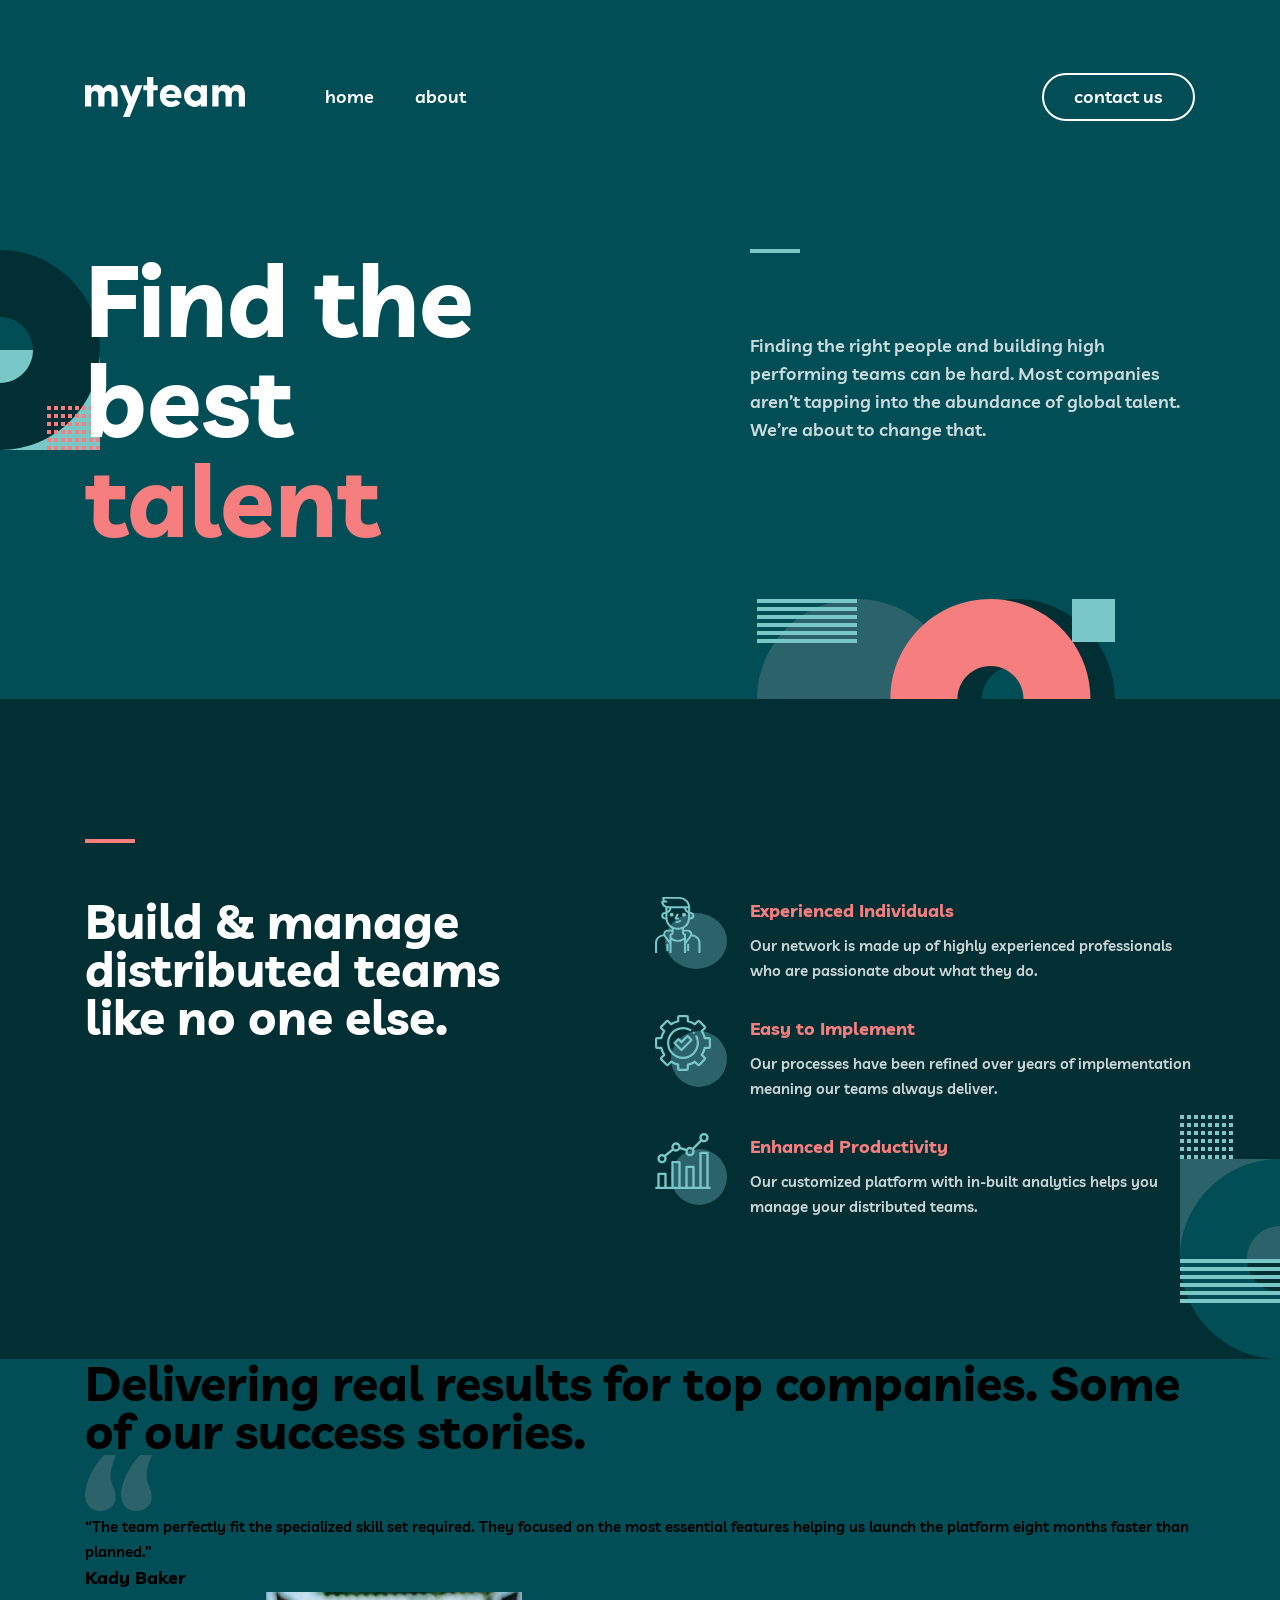
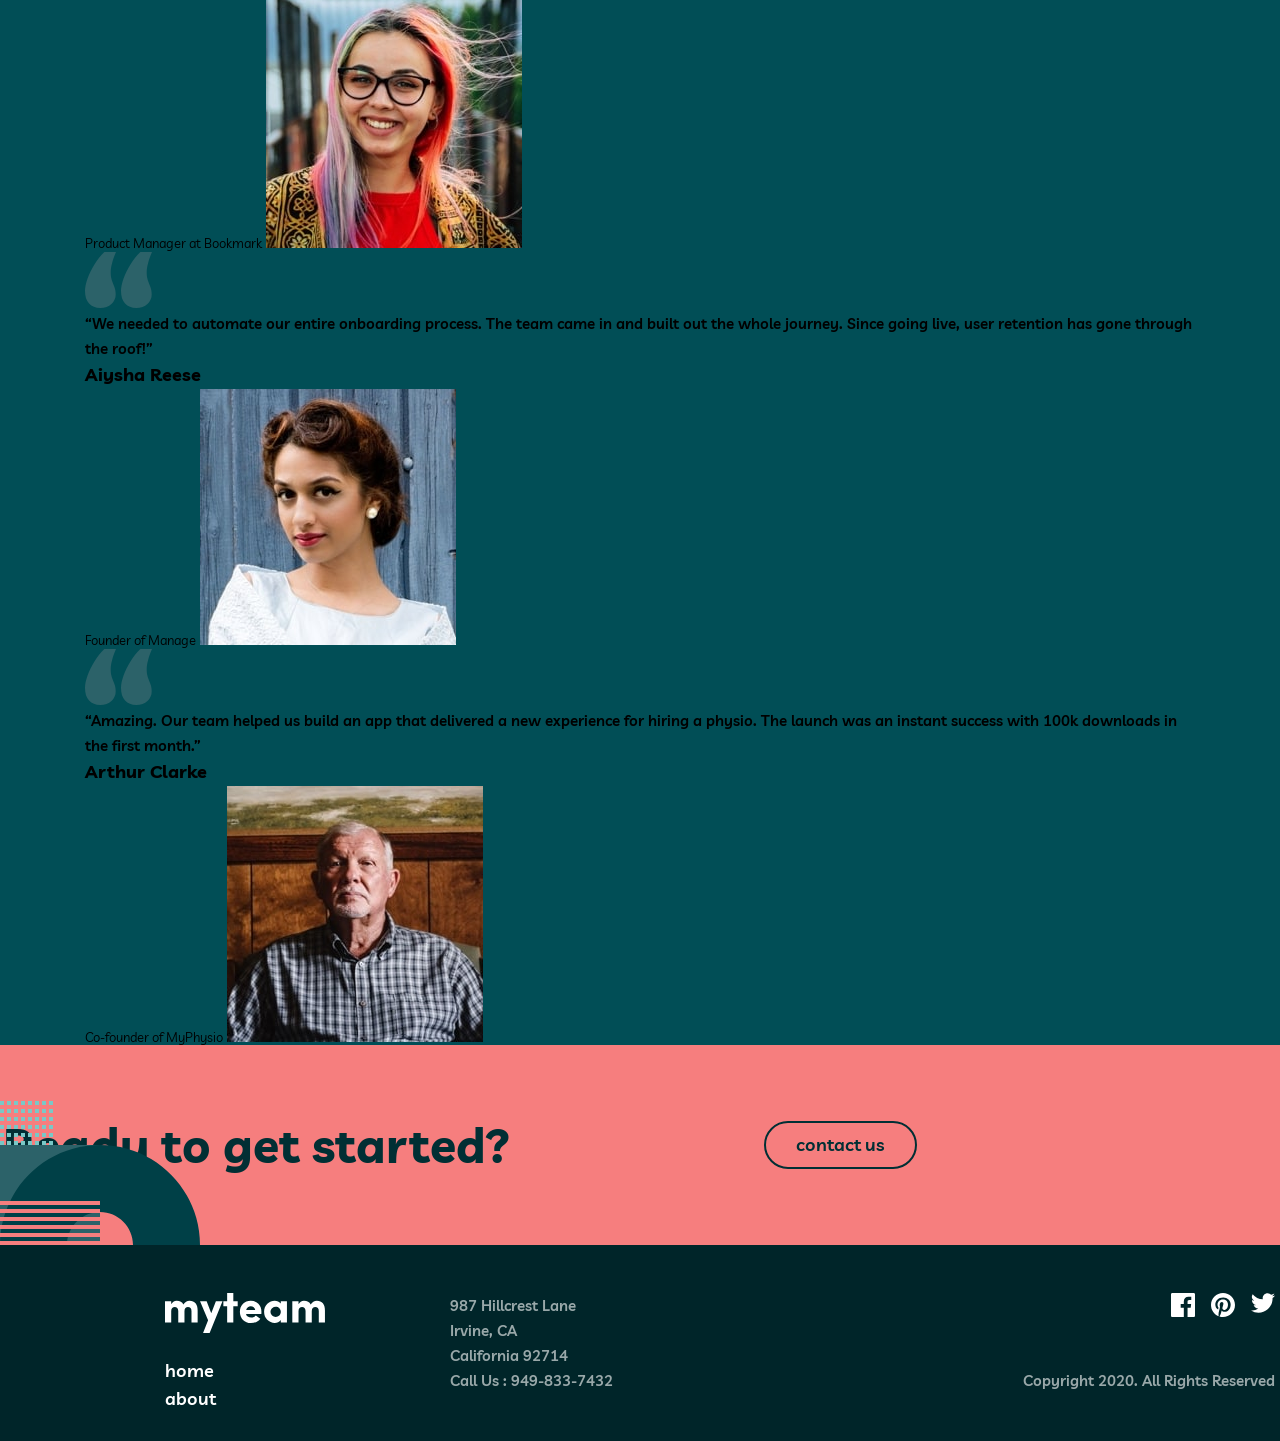
==== commit f27e6104: "merged?" ====
--- a/index.html
+++ b/index.html
@@ -37,44 +37,6 @@
                 <button class="body-1">
                     <a href="./pages/contact.html">contact us</a>
                 </button>
-
-                <!-- Navbar mobile: rodomas tik iki 767px -->
-
-                <!-- Checkbox valdo mobile meniu atidarymo ir uždarymo būseną -->
-                <input type="checkbox" id="mobile-menu-toggle" class="mobile-menu-toggle" />
-
-                <!-- Hamburger meniu mygtukas -->
-
-                <label for="mobile-menu-toggle" class="mobile-menu-open" aria-label="Open navigation menu">
-                    <span></span>
-                    <span></span>
-                    <span></span>
-                </label>
-
-                <!-- Fonas po meniu atidarymo -->
-
-                <label for="mobile-menu-toggle" class="mobile-nav-overlay"></label>
-
-                <!-- Navbar mobile šoninis meniu -->
-
-                <div class="mobile-nav-menu">
-                    <!-- Meniu uždarymo mygtukas-->
-                    <label for="mobile-menu-toggle" class="mobile-menu-close" aria-label="Close navigation menu">
-                        <span></span>
-                        <span></span>
-                    </label>
-
-                    <!-- Mobile menu navigacijos nuorodos -->
-                    <ul class="mobile-nav-links">
-                        <li><a href="#">home</a></li>
-                        <li><a href="../pages/about.html">about</a></li>
-                        <li><a class="mobile-contact" href="../pages/contact.html">contact us</a></li>
-                    </ul>
-
-                    <img class="mobile-nav-pattern" src="../assets/bg-pattern-about-1-mobile-nav-1.svg" alt="" />
-                </div>
-
-                <!-- Navbar mobile pabaiga -->
             </nav>
             <section class="nav-section wrapper">
                 <div class="header-section">
--- a/CSS/style.css
+++ b/CSS/style.css
@@ -273,7 +273,6 @@
   }
 }
 
-
 #ready-to-get-started div {
   justify-self: center;
   padding-left: 0.188em;
@@ -287,208 +286,46 @@
   top: 3.5rem;
 }
 
-/* Navbar mobile */
-
-/* Mobile elementai desktop režime paslėpti */
-.mobile-menu-toggle,
-.mobile-menu-open,
-.mobile-menu-close,
-.mobile-nav-overlay,
-.mobile-nav-menu {
-  display: none;
-}
-
-@media (max-width: 767px) {
-
-  #container {
-    width: 100%;
-    margin: 0;
-  }
-
-  /* Mobile navbar */
-  nav.nav {
-    width: 20.4375rem;
-    /* 327px */
-    height: 2rem;
-    top: 2rem;
+@media (min-width: 768px) and (max-width: 1023px) {
+  .nav.wrapper {
+    width: 43.0625rem;
+    height: 3rem;
+    top: 4rem;
     left: 0;
-    margin: 0 auto;
-    padding: 0;
-  }
-
-  nav.nav .nav-container {
-    width: auto;
-    margin: 0;
-    padding: 0;
-  }
-
-  /* Mobile logo */
-  nav.nav .nav-logo,
-  nav.nav .nav-logo img {
+    transform: none;
+  }
+
+  nav ul {
+    width: 20.75rem;
+    height: 3rem;
+    margin: 0rem;
+  }
+
+  nav ul>li:first-child img {
+    width: 8rem;
+    height: 2.375rem;
     display: block;
-    width: 8rem;
-    /* 128px */
-    height: 2rem;
-  }
-
-  /* Desktop nuorodos mobile paslepiamos */
-  nav.nav .nav-link-container {
-    display: none;
-  }
-
-  /* Desktop contact us mygtukas mobile paslepiamas */
-  nav.nav>button {
-    display: none;
-  }
-
-  /* Mobile menu checkbox */
-  .mobile-menu-toggle {
-    position: absolute;
-    width: 0;
-    height: 0;
-    opacity: 0;
-    pointer-events: none;
-  }
-
-  /* Hamburger menu mygtukas */
-  .mobile-menu-open {
-    position: absolute;
-    top: 0.4375rem;
-    right: 0;
-    z-index: 10;
-    display: flex;
-    width: 1.25rem;
-    height: 1.0625rem;
-    flex-direction: column;
-    justify-content: space-between;
-    cursor: pointer;
-  }
-
-  .mobile-menu-open span {
-    display: block;
-    width: 1.25rem;
-    height: 0.1875rem;
-    background-color: var(--pri-white);
-  }
-
-  /* Patamsintas fonas už meniu */
-  .mobile-nav-overlay {
-    position: fixed;
-    top: 0;
-    left: 0;
-    right: 0;
-    z-index: 100;
-    display: block;
-    height: 41.6875rem;
-    /* 667px */
-    background-color: rgba(0, 37, 41, 0.6);
-    opacity: 0;
-    visibility: hidden;
-    transition:
-      opacity 0.3s ease,
-      visibility 0.3s ease;
-  }
-
-  /* Atsidarantis mobile meniu */
-  .mobile-nav-menu {
-    position: fixed;
-    top: 0;
-    right: 0;
-    z-index: 101;
-    display: block;
-    width: 15.9375rem;
-    /* 255px */
-    height: 41.6875rem;
-    /* 667px */
-    background-color: var(--sec-police-blue);
-    overflow: hidden;
-    transform: translateX(100%);
-    transition: transform 0.3s ease;
-  }
-
-  /* Close X mygtukas */
-  .mobile-menu-close {
-    position: absolute;
-    top: 3rem;
-    right: 1.625rem;
-    display: block;
-    width: 1.25rem;
-    height: 1.25rem;
-    cursor: pointer;
-  }
-
-  .mobile-menu-close span {
-    position: absolute;
-    top: 0.5rem;
-    left: 0;
-    width: 1.25rem;
-    height: 0.125rem;
-    background-color: var(--pri-white);
-  }
-
-  .mobile-menu-close span:first-child {
-    transform: rotate(45deg);
-  }
-
-  .mobile-menu-close span:last-child {
-    transform: rotate(-45deg);
-  }
-
-  /* Mobile navigacijos nuorodos */
-  nav.nav .mobile-nav-links {
-    display: flex;
-    width: auto;
-    margin: 7.5rem 0 0 3rem;
-    padding: 0;
-    flex-direction: column;
-    align-items: flex-start;
-    justify-content: flex-start;
-    gap: 1.5rem;
-    list-style: none;
-  }
-
-  nav.nav .mobile-nav-links li {
-    display: block;
-    width: auto;
-    margin: 0;
-  }
-
-  nav.nav .mobile-nav-links a {
-    color: var(--pri-white);
-    text-decoration: none;
-    font-family: "Livvic", arial, sans-serif;
-    font-size: 1.125rem;
-    font-weight: 600;
+  }
+
+  nav ul ul {
+    width: 8.75rem;
+    height: 1.75rem;
+  }
+
+  nav ul ul li {
+    height: 1.75rem;
+  }
+
+  nav ul ul li a {
     line-height: 1.75rem;
   }
 
-  /* Mobile contact us mygtukas */
-  nav.nav .mobile-nav-links .mobile-contact {
-    display: flex;
-    width: 9.9375rem;
+  nav button {
+    width: 9.5625rem;
     height: 3rem;
-    margin-top: 0.5rem;
-    align-items: center;
-    justify-content: center;
-    border: 0.125rem solid var(--pri-white);
-    border-radius: 3.125rem;
-  }
-
-  /* Dekoratyvinis paveikslėlis */
-  .mobile-nav-pattern {
-    position: absolute;
-    right: -6.25rem;
-    bottom: 0;
-    width: 12.5rem;
-  }
-
-  /* Atidaryto meniu būsena */
-  .mobile-menu-toggle:checked~.mobile-nav-overlay {
-    opacity: 1;
-    visibility: visible;
-  }
-
-  .mobile-menu-toggle:checked~.mobile-nav-menu {
-    transform: translateX(0);
+  }
+
+  nav button a {
+    line-height: 1.75rem;
   }
 }
--- a/CSS/home.css
+++ b/CSS/home.css
@@ -132,12 +132,11 @@
 }
 
 /* features section */
-
 .features-section {
   display: flex;
   justify-content: space-between;
   align-items: flex-start;
-  padding: 8.75rem 0;
+  padding: 8.75rem 0 8.75rem 0;
   background-color: var(--sec-sacramento-state-green);
   background-image: url(../assets/bg-pattern-home-3.svg);
   background-repeat: no-repeat;
@@ -167,8 +166,6 @@
   max-width: 27.8125rem;
   margin: 0;
   color: var(--pri-white);
-  font-size: 3rem;
-  line-height: 3rem;
 }
 
 /* features list  */
@@ -198,132 +195,18 @@
 .features-item div {
   display: flex;
   flex-direction: column;
-  gap: 1rem;
+  gap: 0.5rem;
 }
 
 .features-item h3 {
   color: var(--pri-light-coral);
   margin: 0;
-  font-size: 1.125rem;
-  line-height: 1.75rem;
 }
 
 .features-item p {
   color: var(--pri-white);
   opacity: 0.8;
   margin: 0;
-  font-size: 0.9375rem;
-  line-height: 1.5625rem;
-}
-
-/* testimonials-section */
-/* Atsilepimai */
-
-.testimonials-section {
-  width: 100%;
-  max-width: 90rem;
-  min-height: 46.5625rem;
-  box-sizing: border-box;
-  padding: 8.75rem 0 6.25rem 0;
-  background-color: var(--sec-deep-jungle-green);
-  background-image:
-    url(../assets/bg-pattern-home-4-about-3.svg),
-    url(../assets/bg-pattern-home-5.svg);
-  background-repeat: no-repeat, no-repeat;
-  background-position:
-    left top,
-    right bottom;
-  text-align: center;
-}
-
-.testimonials-title {
-  max-width: 58.25rem;
-  margin: 0 auto 3.5rem auto;
-  color: var(--pri-white);
-  text-align: center;
-}
-
-.testimonials-title span {
-  color: var(--sec-rapture-blue);
-}
-
-.testimonials-container {
-  display: flex;
-  justify-content: space-between;
-  align-items: flex-start;
-  gap: 1.875rem;
-  padding-top: 2.25rem;
-  margin: 0 auto;
-}
-
-/* Korteliu styliai */
-
-.testimonial-card {
-  position: relative;
-  flex: 1;
-  display: flex;
-  flex-direction: column;
-  align-items: center;
-  margin: 0;
-  color: var(--pri-white);
-}
-
-.quote-icon {
-  position: absolute;
-  top: -2.25rem;
-  left: 50%;
-  transform: translateX(-50%);
-  width: 4.175rem;
-  height: auto;
-  z-index: 1;
-}
-
-.testimonial-card blockquote {
-  position: relative;
-  z-index: 2;
-  margin: 0 0 1.5rem 0;
-}
-
-.testimonial-card blockquote p {
-  margin: 0;
-}
-
-.testimonial-card figcaption {
-  display: flex;
-  flex-direction: column;
-  align-items: center;
-  width: 100%;
-}
-
-.testimonial-card h3 {
-  margin: 0 0 0.125rem 0;
-  color: var(--sec-rapture-blue);
-}
-
-.testimonial-card small {
-  display: block;
-  font-size: 0.813rem;
-  font-weight: 500;
-  font-style: italic;
-  opacity: 0.8;
-  margin-bottom: 2rem;
-  color: var(--pri-white);
-}
-
-.avatar {
-  width: 3.875rem;
-  height: 3.875rem;
-  border-radius: 50%;
-  box-shadow: 0 0 0 2px #c4fffe;
-  box-sizing: border-box;
-  object-fit: cover;
-  display: block;
-  margin: 0;
-  transform: translateY(3px);
-}
-
-.avatar-arthur {
-  margin-top: 0.8125rem;
 }
 
 /* Tarp 1024px ir 1440px */
@@ -340,7 +223,6 @@
 /* IKI 768px | HOME Tablet Header & Navbar */
 
 @media (max-width: 48rem) {
-  /* Tablet konteineris ir ju navigacija */
   #container {
     width: 100%;
     max-width: 48rem;
@@ -437,8 +319,6 @@
     box-sizing: border-box;
   }
 
-  /* Tablet hero turinys */
-
   .nav-section.wrapper {
     padding-top: 7rem;
     padding-bottom: 16rem;
@@ -472,7 +352,6 @@
     width: 100%;
     max-width: 28.563rem;
     height: auto;
-    transform: translateX(-2px);
   }
 
   .nav-text .body-1 {
@@ -558,107 +437,38 @@
     gap: 1rem;
   }
 
-  /*HOME Tablet atsiliepimu sekcija testimionals */
+  /* IKI 768px | HOME Tablet testimionals */
 
   .testimonials-section {
-    width: 100%;
     width: 48rem;
-    height: 74.9375rem;
-    padding: 6.25rem 0;
-    box-sizing: border-box;
-  }
-
-  .testimonials-section .wrapper {
+    height: 74.938rem;
+  }
+
+  .testimonials-container {
     display: flex;
     flex-direction: column;
-    align-items: center;
-  }
-
-  .testimonials-container {
-    display: flex;
-    flex-direction: column;
-    text-align: center;
-    width: 100%;
-    width: 35.8125rem;
-    margin: 0 auto;
-    gap: 3rem;
+    width: 35.813rem;
   }
 
   .testimonials-title {
-    width: 100%;
-    width: 30.125rem;
+    width: 35.813rem;
     text-align: center;
     font-size: 2rem;
     font-style: normal;
     line-height: 2rem;
-    margin: 0 auto 0.75rem;
-  }
-
-  .testimonials-title span {
-    display: block;
-    color: #79c8c7;
-    font-size: 2rem;
-    line-height: 2rem;
-  }
-
-  .testimonial-card {
-    position: relative;
-    display: flex;
-    flex-direction: column;
-    align-items: center;
-    width: 100%;
-    padding-top: 2.25rem;
-  }
-
-  .testimonial-card .quote-icon {
-    position: absolute;
-    top: 0;
-    left: 50%;
-    transform: translateX(-50%);
-    z-index: 1;
-  }
-
-  .testimonial-card blockquote {
-    position: relative;
-    z-index: 2;
-    width: 100%;
-    margin: 0 0 1rem 0;
-    text-align: center;
-  }
-
-  .testimonial-card blockquote p {
-    margin: 0;
-    font-size: 0.9375rem;
-    line-height: 1.5625rem;
-  }
-
-  .testimonial-card figcaption {
-    display: flex;
-    flex-direction: column;
-    align-items: center;
-  }
-
-  .testimonial-card h3 {
-    margin: 0 0 0.125rem 0;
-    font-size: 1.125rem;
-    line-height: 1.75rem;
-  }
-
-  .testimonial-card small {
-    display: block;
-    margin: 0 0 1rem 0;
-    font-size: 0.8125rem;
-    line-height: 1.125rem;
-  }
-
-  .testimonial-card .avatar {
-    display: block;
-    transform: translateY(2px);
-    width: 3.875rem;
-    height: 3.875rem;
-    border-radius: 50%;
-  }
-  .testimonial-card:last-child .avatar {
-    transform: translateY(-14px);
-  }
-}
+  }
+
+  .h3 {
+    width: 21.875rem;
+    height: auto;
+  }
+
+  .h3 small {
+    width: 21.875rem;
+    height: auto;
+  }
+
+  .avatar {
+    margin-bottom: 1rem;
+  }
+}
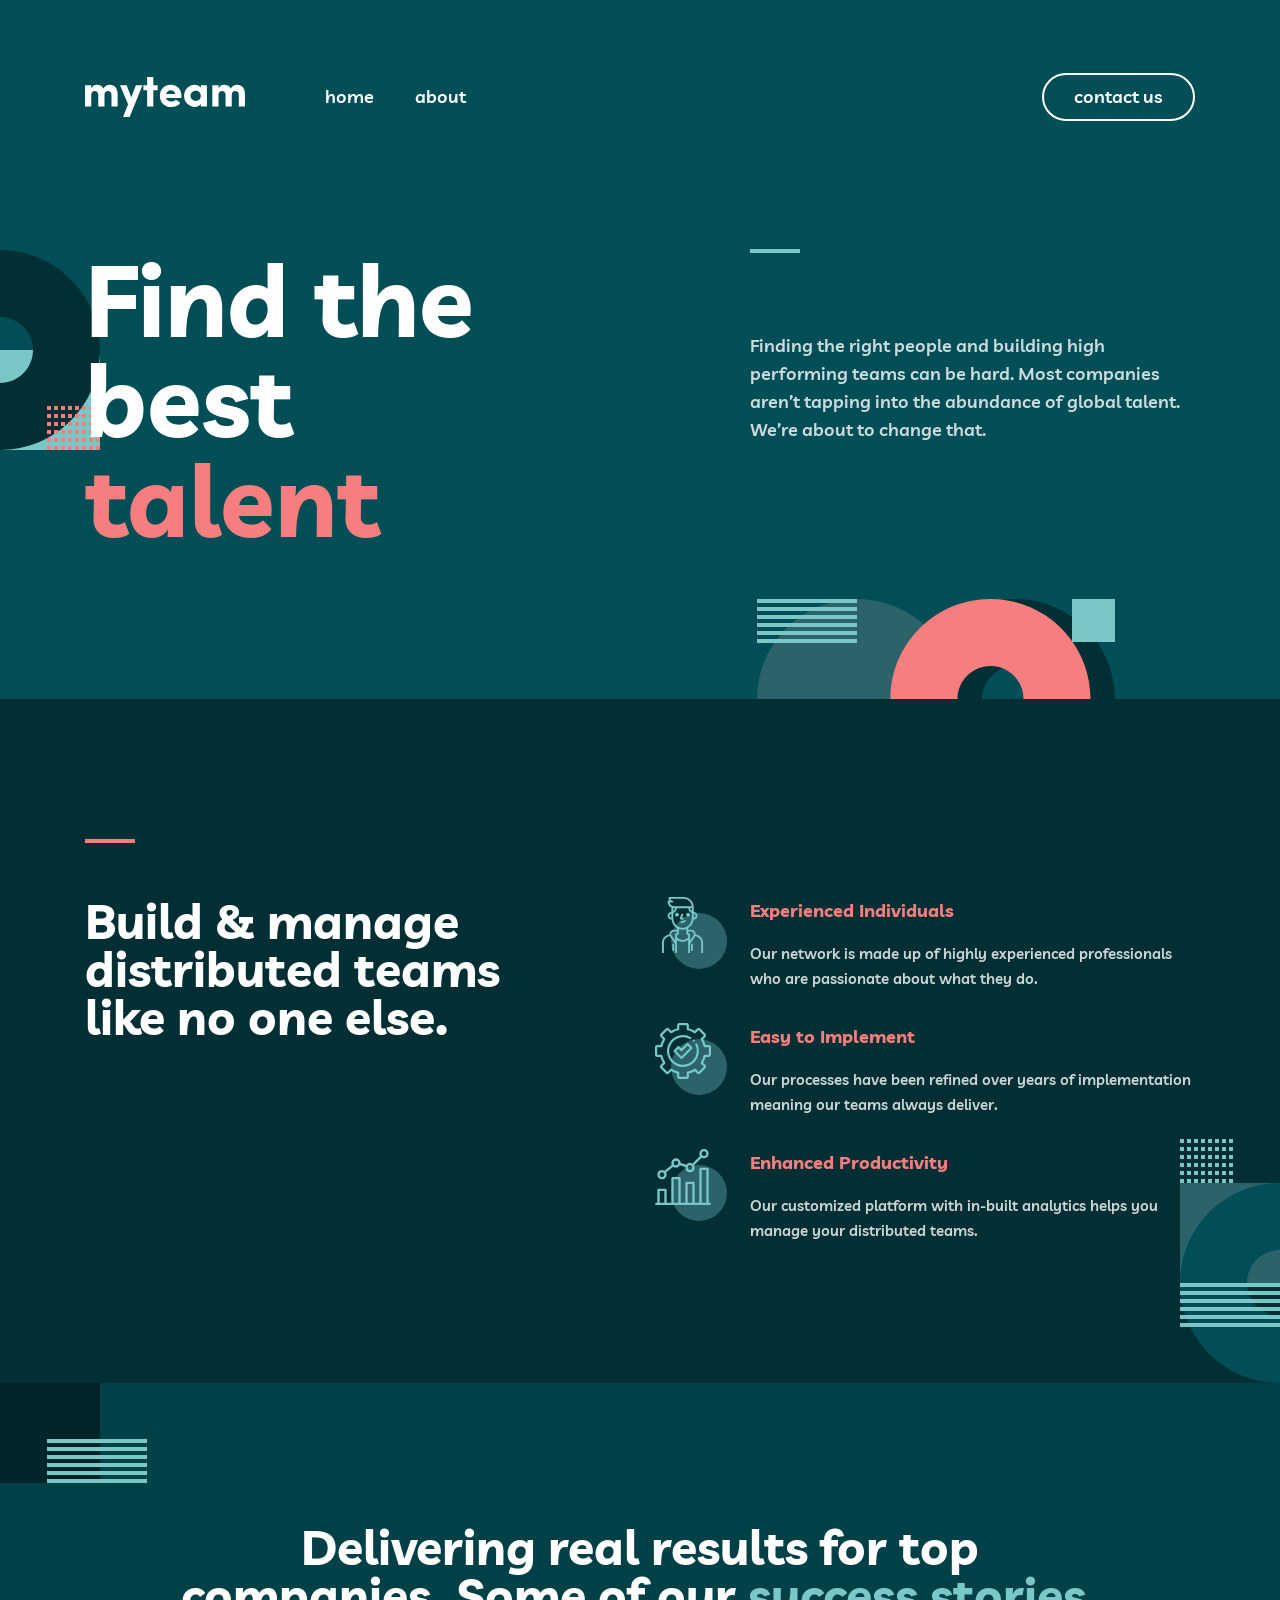
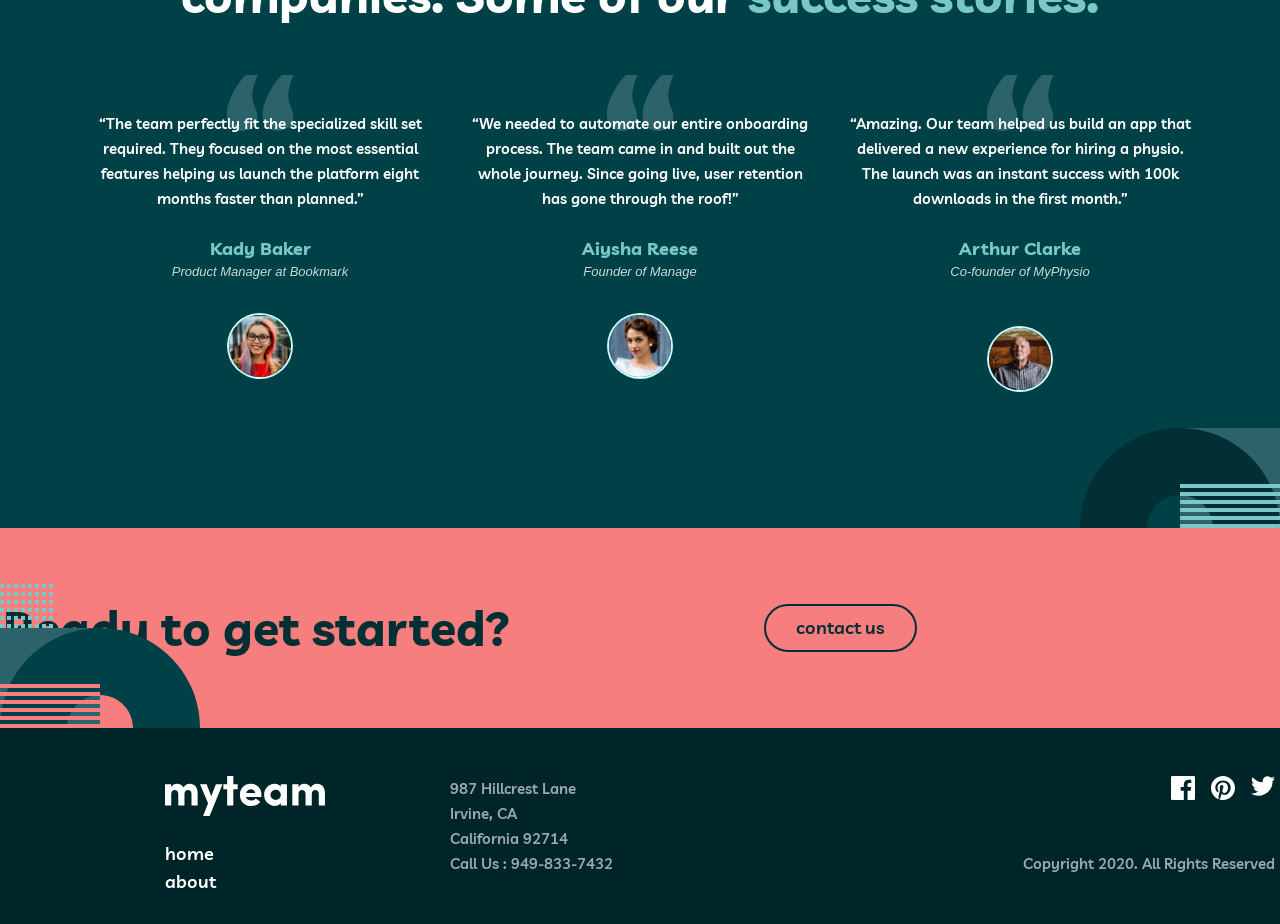
==== commit 5044b76d: "Merge pull request #38 from TomasKeblys/task/K1-26 Task/k1 26" ====
--- a/index.html
+++ b/index.html
@@ -64,7 +64,7 @@
                         </h2>
                         <ul class="features-list">
                             <li class="features-item">
-                                <img src="./assets/icon-person.svg" alt="person icon" />
+                                <img src="./assets/zmogus.svg" alt="person icon" />
                                 <div>
                                     <h3 class="h3">Experienced Individuals</h3>
                                     <p class="body-2">
--- a/CSS/home.css
+++ b/CSS/home.css
@@ -132,11 +132,12 @@
 }
 
 /* features section */
+
 .features-section {
   display: flex;
   justify-content: space-between;
   align-items: flex-start;
-  padding: 8.75rem 0 8.75rem 0;
+  padding: 8.75rem 0;
   background-color: var(--sec-sacramento-state-green);
   background-image: url(../assets/bg-pattern-home-3.svg);
   background-repeat: no-repeat;
@@ -166,6 +167,8 @@
   max-width: 27.8125rem;
   margin: 0;
   color: var(--pri-white);
+  font-size: 3rem;
+  line-height: 3rem;
 }
 
 /* features list  */
@@ -195,18 +198,132 @@
 .features-item div {
   display: flex;
   flex-direction: column;
-  gap: 0.5rem;
+  gap: 1rem;
 }
 
 .features-item h3 {
   color: var(--pri-light-coral);
   margin: 0;
+  font-size: 1.125rem;
+  line-height: 1.75rem;
 }
 
 .features-item p {
   color: var(--pri-white);
   opacity: 0.8;
   margin: 0;
+  font-size: 0.9375rem;
+  line-height: 1.5625rem;
+}
+
+/* testimonials-section */
+/* Atsilepimai */
+
+.testimonials-section {
+  width: 100%;
+  max-width: 90rem;
+  min-height: 46.5625rem;
+  box-sizing: border-box;
+  padding: 8.75rem 0 6.25rem 0;
+  background-color: var(--sec-deep-jungle-green);
+  background-image:
+    url(../assets/bg-pattern-home-4-about-3.svg),
+    url(../assets/bg-pattern-home-5.svg);
+  background-repeat: no-repeat, no-repeat;
+  background-position:
+    left top,
+    right bottom;
+  text-align: center;
+}
+
+.testimonials-title {
+  max-width: 58.25rem;
+  margin: 0 auto 3.5rem auto;
+  color: var(--pri-white);
+  text-align: center;
+}
+
+.testimonials-title span {
+  color: var(--sec-rapture-blue);
+}
+
+.testimonials-container {
+  display: flex;
+  justify-content: space-between;
+  align-items: flex-start;
+  gap: 1.875rem;
+  padding-top: 2.25rem;
+  margin: 0 auto;
+}
+
+/* Korteliu styliai */
+
+.testimonial-card {
+  position: relative;
+  flex: 1;
+  display: flex;
+  flex-direction: column;
+  align-items: center;
+  margin: 0;
+  color: var(--pri-white);
+}
+
+.quote-icon {
+  position: absolute;
+  top: -2.25rem;
+  left: 50%;
+  transform: translateX(-50%);
+  width: 4.175rem;
+  height: auto;
+  z-index: 1;
+}
+
+.testimonial-card blockquote {
+  position: relative;
+  z-index: 2;
+  margin: 0 0 1.5rem 0;
+}
+
+.testimonial-card blockquote p {
+  margin: 0;
+}
+
+.testimonial-card figcaption {
+  display: flex;
+  flex-direction: column;
+  align-items: center;
+  width: 100%;
+}
+
+.testimonial-card h3 {
+  margin: 0 0 0.125rem 0;
+  color: var(--sec-rapture-blue);
+}
+
+.testimonial-card small {
+  display: block;
+  font-size: 0.813rem;
+  font-weight: 500;
+  font-style: italic;
+  opacity: 0.8;
+  margin-bottom: 2rem;
+  color: var(--pri-white);
+}
+
+.avatar {
+  width: 3.875rem;
+  height: 3.875rem;
+  border-radius: 50%;
+  box-shadow: 0 0 0 2px #c4fffe;
+  box-sizing: border-box;
+  object-fit: cover;
+  display: block;
+  margin: 0;
+  transform: translateY(3px);
+}
+
+.avatar-arthur {
+  margin-top: 0.8125rem;
 }
 
 /* Tarp 1024px ir 1440px */
@@ -223,6 +340,7 @@
 /* IKI 768px | HOME Tablet Header & Navbar */
 
 @media (max-width: 48rem) {
+  /* Tablet konteineris ir ju navigacija */
   #container {
     width: 100%;
     max-width: 48rem;
@@ -319,6 +437,8 @@
     box-sizing: border-box;
   }
 
+  /* Tablet hero turinys */
+
   .nav-section.wrapper {
     padding-top: 7rem;
     padding-bottom: 16rem;
@@ -352,6 +472,7 @@
     width: 100%;
     max-width: 28.563rem;
     height: auto;
+    transform: translateX(-2px);
   }
 
   .nav-text .body-1 {
@@ -437,38 +558,107 @@
     gap: 1rem;
   }
 
-  /* IKI 768px | HOME Tablet testimionals */
+  /*HOME Tablet atsiliepimu sekcija testimionals */
 
   .testimonials-section {
+    width: 100%;
     width: 48rem;
-    height: 74.938rem;
+    height: 74.9375rem;
+    padding: 6.25rem 0;
+    box-sizing: border-box;
+  }
+
+  .testimonials-section .wrapper {
+    display: flex;
+    flex-direction: column;
+    align-items: center;
   }
 
   .testimonials-container {
     display: flex;
     flex-direction: column;
-    width: 35.813rem;
+    text-align: center;
+    width: 100%;
+    width: 35.8125rem;
+    margin: 0 auto;
+    gap: 3rem;
   }
 
   .testimonials-title {
-    width: 35.813rem;
+    width: 100%;
+    width: 30.125rem;
     text-align: center;
     font-size: 2rem;
     font-style: normal;
     line-height: 2rem;
-  }
-
-  .h3 {
-    width: 21.875rem;
-    height: auto;
-  }
-
-  .h3 small {
-    width: 21.875rem;
-    height: auto;
-  }
-
-  .avatar {
-    margin-bottom: 1rem;
-  }
-}+    margin: 0 auto 0.75rem;
+  }
+
+  .testimonials-title span {
+    display: block;
+    color: #79c8c7;
+    font-size: 2rem;
+    line-height: 2rem;
+  }
+
+  .testimonial-card {
+    position: relative;
+    display: flex;
+    flex-direction: column;
+    align-items: center;
+    width: 100%;
+    padding-top: 2.25rem;
+  }
+
+  .testimonial-card .quote-icon {
+    position: absolute;
+    top: 0;
+    left: 50%;
+    transform: translateX(-50%);
+    z-index: 1;
+  }
+
+  .testimonial-card blockquote {
+    position: relative;
+    z-index: 2;
+    width: 100%;
+    margin: 0 0 1rem 0;
+    text-align: center;
+  }
+
+  .testimonial-card blockquote p {
+    margin: 0;
+    font-size: 0.9375rem;
+    line-height: 1.5625rem;
+  }
+
+  .testimonial-card figcaption {
+    display: flex;
+    flex-direction: column;
+    align-items: center;
+  }
+
+  .testimonial-card h3 {
+    margin: 0 0 0.125rem 0;
+    font-size: 1.125rem;
+    line-height: 1.75rem;
+  }
+
+  .testimonial-card small {
+    display: block;
+    margin: 0 0 1rem 0;
+    font-size: 0.8125rem;
+    line-height: 1.125rem;
+  }
+
+  .testimonial-card .avatar {
+    display: block;
+    transform: translateY(2px);
+    width: 3.875rem;
+    height: 3.875rem;
+    border-radius: 50%;
+  }
+  .testimonial-card:last-child .avatar {
+    transform: translateY(-14px);
+  }
+}
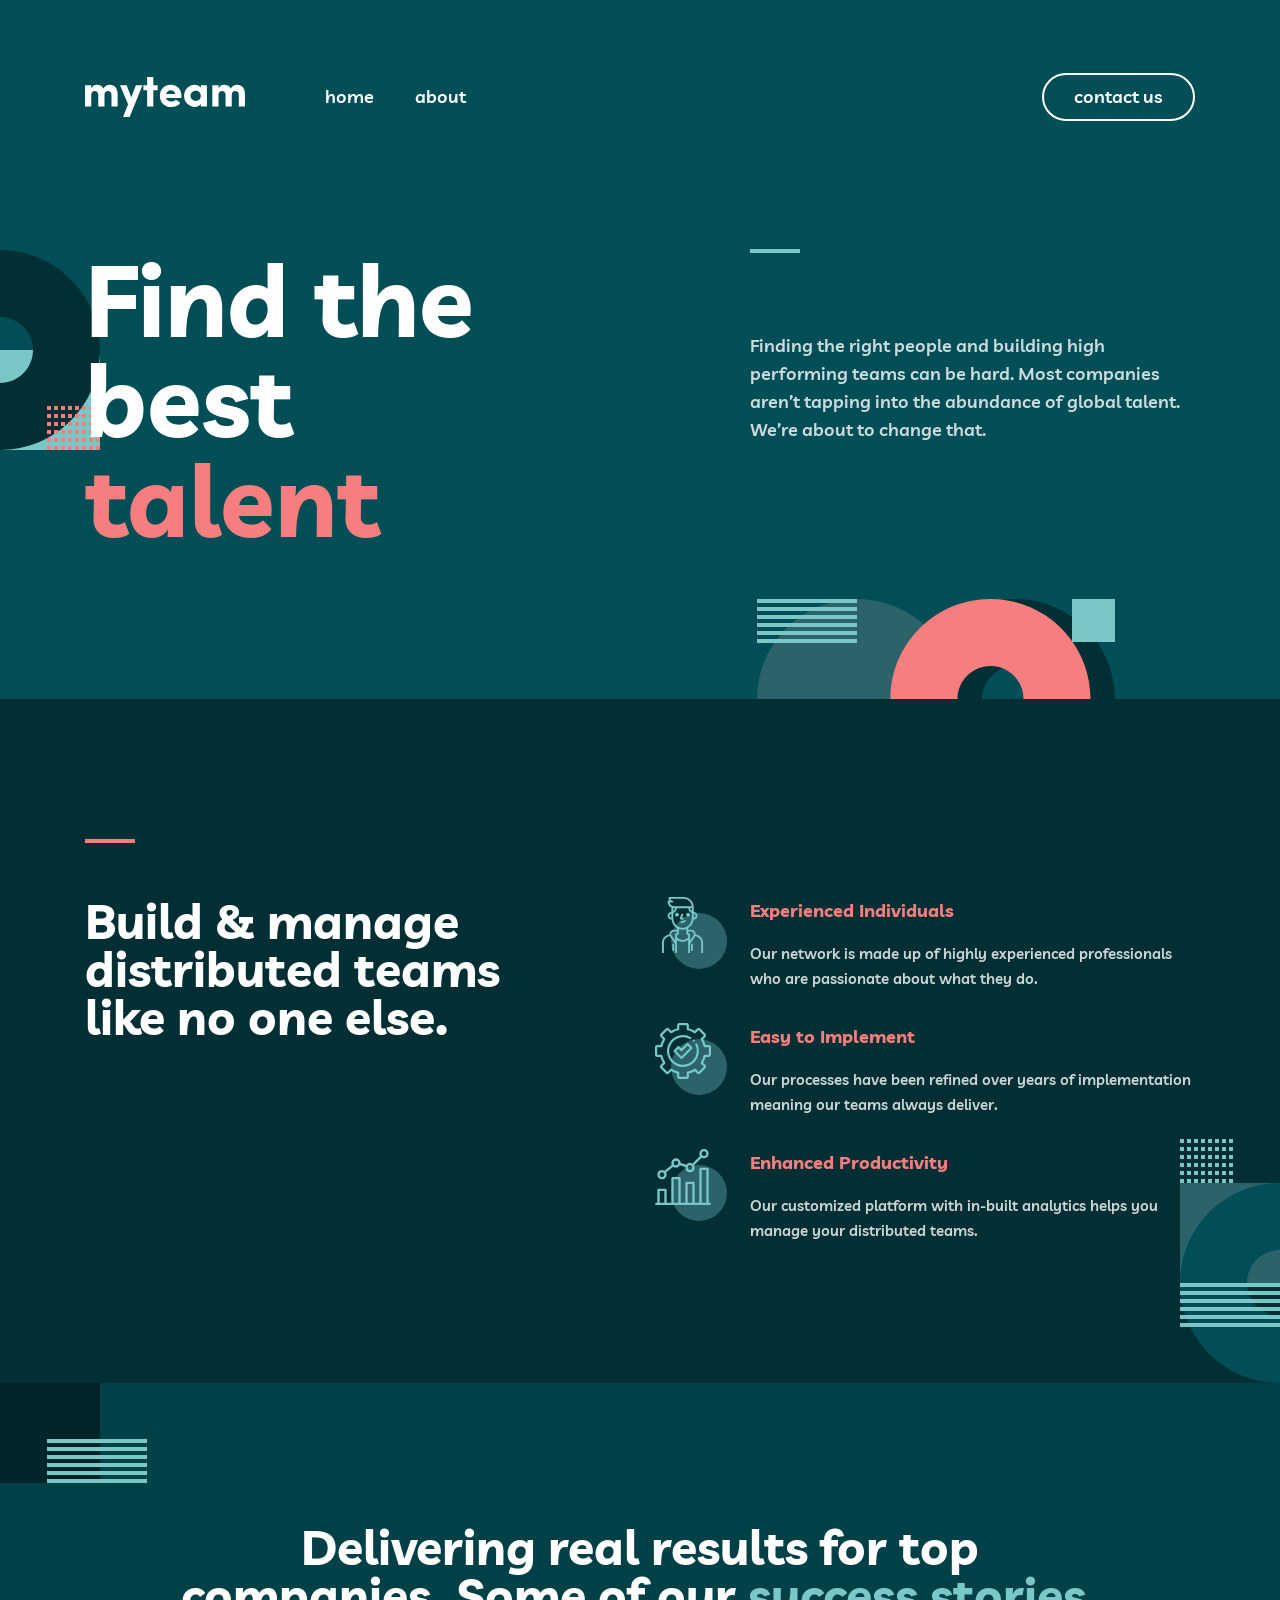
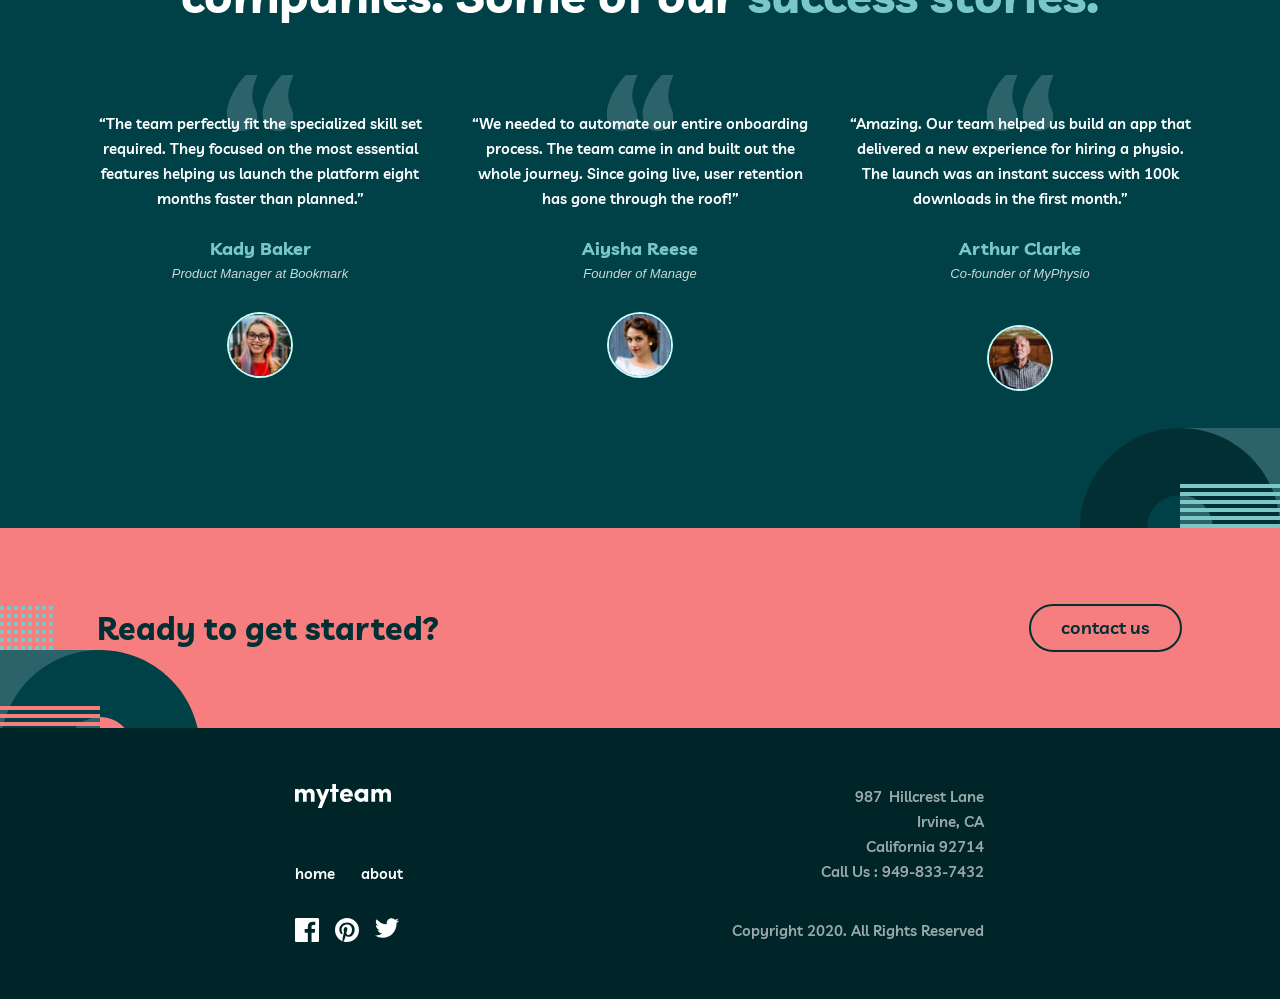
==== commit 32da8724: "fix" ====
--- a/index.html
+++ b/index.html
@@ -2,212 +2,212 @@
 <html lang="en">
 
 <head>
-    <meta charset="UTF-8" />
-    <meta name="viewport" content="width=device-width, initial-scale=1.0" />
-
-    <link rel="icon" type="image/png" sizes="32x32" href="images/favicon-32x32.png" />
-    <link rel="preconnect" href="https://fonts.googleapis.com" />
-    <link rel="preconnect" href="https://fonts.gstatic.com" crossorigin />
-    <link
-        href="https://fonts.googleapis.com/css2?family=Livvic:ital,wght@0,100;0,200;0,300;0,400;0,500;0,600;0,700;0,900;1,100;1,200;1,300;1,400;1,500;1,600;1,700;1,900&display=swap"
-        rel="stylesheet" />
-    <link rel="stylesheet" href="./CSS/normalize.css">
-    <link rel="stylesheet" href="./CSS/style.css" />
-    <link rel="stylesheet" href="./CSS/home.css" />
-    <title>Frontend Mentor | myteam website challenge - Homepage</title>
+  <meta charset="UTF-8" />
+  <meta name="viewport" content="width=device-width, initial-scale=1.0" />
+
+  <link rel="icon" type="image/png" sizes="32x32" href="images/favicon-32x32.png" />
+  <link rel="preconnect" href="https://fonts.googleapis.com" />
+  <link rel="preconnect" href="https://fonts.gstatic.com" crossorigin />
+  <link
+    href="https://fonts.googleapis.com/css2?family=Livvic:ital,wght@0,100;0,200;0,300;0,400;0,500;0,600;0,700;0,900;1,100;1,200;1,300;1,400;1,500;1,600;1,700;1,900&display=swap"
+    rel="stylesheet" />
+  <link rel="stylesheet" href="./CSS/normalize.css">
+  <link rel="stylesheet" href="./CSS/style.css" />
+  <link rel="stylesheet" href="./CSS/home.css" />
+  <title>Frontend Mentor | myteam website challenge - Homepage</title>
 </head>
 
 <body>
-    <div id="container">
-        <header class="body-1 header">
-            <nav class="nav wrapper">
-                <ul class="nav-container">
-                    <li class="nav-logo">
-                        <img src="./assets/logo.svg" alt="logo" />
-                    </li>
-                    <ul class="nav-link-container">
-                        <li class="nav-link">
-                            <a href="./index.html">home</a>
-                        </li>
-                        <li class="nav-link">
-                            <a href="./pages/about.html">about</a>
-                        </li>
-                    </ul>
-                </ul>
-                <button class="body-1">
-                    <a href="./pages/contact.html">contact us</a>
-                </button>
-            </nav>
-            <section class="nav-section wrapper">
-                <div class="header-section">
-                    <h1 class="h1-large">Find the best <span>talent</span></h1>
-                    <div class="nav-text">
-                        <hr />
-                        <p class="body-1">
-                            Finding the right people and building high performing teams can be
-                            hard. Most companies aren’t tapping into the abundance of global
-                            talent. We’re about to change that.
-                        </p>
-                    </div>
+  <div id="container">
+    <header class="body-1 header">
+      <nav class="nav wrapper">
+        <ul class="nav-container">
+          <li class="nav-logo">
+            <img src="./assets/logo.svg" alt="logo" />
+          </li>
+          <ul class="nav-link-container">
+            <li class="nav-link">
+              <a href="./index.html">home</a>
+            </li>
+            <li class="nav-link">
+              <a href="./pages/about.html">about</a>
+            </li>
+          </ul>
+        </ul>
+        <button class="body-1">
+          <a href="./pages/contact.html">contact us</a>
+        </button>
+      </nav>
+      <section class="nav-section wrapper">
+        <div class="header-section">
+          <h1 class="h1-large">Find the best <span>talent</span></h1>
+          <div class="nav-text">
+            <hr />
+            <p class="body-1">
+              Finding the right people and building high performing teams can be
+              hard. Most companies aren’t tapping into the abundance of global
+              talent. We’re about to change that.
+            </p>
+          </div>
+        </div>
+      </section>
+    </header>
+    <main>
+      <section class="features-section">
+        <div class="wrapper">
+          <div class="features-line">
+            <span class="title-line"></span>
+          </div>
+          <div class="features-block">
+            <h2 class="h2 features-title">
+              Build & manage distributed teams like no one else.
+            </h2>
+            <ul class="features-list">
+              <li class="features-item">
+                <img src="./assets/zmogus.svg" alt="person icon" />
+                <div>
+                  <h3 class="h3">Experienced Individuals</h3>
+                  <p class="body-2">
+                    Our network is made up of highly experienced professionals
+                    who are passionate about what they do.
+                  </p>
                 </div>
-            </section>
-        </header>
-        <main>
-            <section class="features-section">
-                <div class="wrapper">
-                    <div class="features-line">
-                        <span class="title-line"></span>
-                    </div>
-                    <div class="features-block">
-                        <h2 class="h2 features-title">
-                            Build & manage distributed teams like no one else.
-                        </h2>
-                        <ul class="features-list">
-                            <li class="features-item">
-                                <img src="./assets/zmogus.svg" alt="person icon" />
-                                <div>
-                                    <h3 class="h3">Experienced Individuals</h3>
-                                    <p class="body-2">
-                                        Our network is made up of highly experienced professionals
-                                        who are passionate about what they do.
-                                    </p>
-                                </div>
-                            </li>
-                            <li class="features-item">
-                                <img src="./assets/icon-cog.svg" alt="cog icon" />
-                                <div>
-                                    <h3 class="h3">Easy to Implement</h3>
-                                    <p class="body-2">
-                                        Our processes have been refined over years of
-                                        implementation meaning our teams always deliver.
-                                    </p>
-                                </div>
-                            </li>
-                            <li class="features-item">
-                                <img src="./assets/icon-chart.svg" alt="chart icon" />
-                                <div>
-                                    <h3 class="h3">Enhanced Productivity</h3>
-                                    <p class="body-2">
-                                        Our customized platform with in-built analytics helps you
-                                        manage your distributed teams.
-                                    </p>
-                                </div>
-                            </li>
-                        </ul>
-                    </div>
+              </li>
+              <li class="features-item">
+                <img src="./assets/icon-cog.svg" alt="cog icon" />
+                <div>
+                  <h3 class="h3">Easy to Implement</h3>
+                  <p class="body-2">
+                    Our processes have been refined over years of
+                    implementation meaning our teams always deliver.
+                  </p>
                 </div>
-            </section>
-
-            <section class="testimonials-section">
-                <div class="wrapper">
-                    <h2 class="h2 testimonials-title">
-                        Delivering real results for top companies. Some of our
-                        <span>success stories.</span>
-                    </h2>
-                    <div class="testimonials-container">
-                        <figure class="testimonial-card">
-                            <img class="quote-icon" src="./assets/icon-quotes.svg" alt="quotes icon" />
-                            <blockquote>
-                                <p class="body-2">
-                                    “The team perfectly fit the specialized skill set required.
-                                    They focused on the most essential features helping us launch
-                                    the platform eight months faster than planned.”
-                                </p>
-                            </blockquote>
-                            <figcaption>
-                                <h3 class="h3">Kady Baker</h3>
-                                <small>Product Manager at Bookmark</small>
-                                <img class="avatar" src="./assets/avatar-kady.jpg" alt="Kady photo" />
-                            </figcaption>
-                        </figure>
-                        <figure class="testimonial-card">
-                            <img class="quote-icon" src="./assets/icon-quotes.svg" alt="quotes icon" />
-                            <blockquote>
-                                <p class="body-2">
-                                    “We needed to automate our entire onboarding process. The team
-                                    came in and built out the whole journey. Since going live,
-                                    user retention has gone through the roof!”
-                                </p>
-                            </blockquote>
-                            <figcaption>
-                                <h3 class="h3">Aiysha Reese</h3>
-                                <small>Founder of Manage</small>
-                                <img class="avatar" src="./assets/avatar-aiysha.jpg" alt="Aiysha photo" />
-                            </figcaption>
-                        </figure>
-                        <figure class="testimonial-card">
-                            <img class="quote-icon" src="./assets/icon-quotes.svg" alt="quotes icon" />
-                            <blockquote>
-                                <p class="body-2">
-                                    “Amazing. Our team helped us build an app that delivered a new
-                                    experience for hiring a physio. The launch was an instant
-                                    success with 100k downloads in the first month.”
-                                </p>
-                            </blockquote>
-                            <figcaption>
-                                <h3 class="h3">Arthur Clarke</h3>
-                                <small>Co-founder of MyPhysio</small>
-                                <img class="avatar avatar-arthur" src="./assets/avatar-arthur.jpg" alt="arthur photo" />
-                            </figcaption>
-                        </figure>
-                    </div>
+              </li>
+              <li class="features-item">
+                <img src="./assets/icon-chart.svg" alt="chart icon" />
+                <div>
+                  <h3 class="h3">Enhanced Productivity</h3>
+                  <p class="body-2">
+                    Our customized platform with in-built analytics helps you
+                    manage your distributed teams.
+                  </p>
                 </div>
-            </section>
-            <section id="ready-to-get-started">
-                <div>
-                    <h2 class="h2">Ready to get started?</h2>
-                    <button class="body-1">
-                        <a href="./pages/contact.html">contact us</a>
-                    </button>
-                </div>
-                <img src="./assets/bg-pattern-home-6-about-5.svg" alt="" />
-            </section>
-        </main>
-
-        <footer id="footer">
-            <div>
-                <div class="logo">
-                    <img src="./assets/logo.svg" alt="logo" />
-                    <ul class="body-1">
-                        <li>
-                            <a href="./index.html">home</a>
-                        </li>
-                        <li>
-                            <a href="./pages/about.html">about</a>
-                        </li>
-                    </ul>
-                </div>
-                <address class="body-2">
-                    <ul>
-                        <li>987 Hillcrest Lane</li>
-                        <li>Irvine, CA</li>
-                        <li>California 92714</li>
-                        <li>Call Us : 949-833-7432</li>
-                    </ul>
-                </address>
-            </div>
-            <div class="social">
-                <ul>
-                    <li>
-                        <a href="#">
-                            <img src="./assets/icon-facebook.svg" alt="Facebook" />
-                        </a>
-                    </li>
-                    <li>
-                        <a href="#">
-                            <img src="./assets/icon-pinterest.svg" alt="Pinterest" />
-                        </a>
-                    </li>
-                    <li>
-                        <a href="#">
-                            <img src="./assets/icon-twitter.svg" alt="Twitter" />
-                        </a>
-                    </li>
-                </ul>
-                <p class="body-2">Copyright 2020. All Rights Reserved</p>
-            </div>
-        </footer>
-    </div>
+              </li>
+            </ul>
+          </div>
+        </div>
+      </section>
+
+      <section class="testimonials-section">
+        <div class="wrapper">
+          <h2 class="h2 testimonials-title">
+            Delivering real results for top <span class="shift-right">companies. Some of our</span>
+            <span>success stories.</span>
+          </h2>
+          <div class="testimonials-container">
+            <figure class="testimonial-card">
+              <img class="quote-icon" src="./assets/icon-quotes.svg" alt="quotes icon" />
+              <blockquote>
+                <p class="body-2">
+                  “The team perfectly fit the specialized skill set required.
+                  They focused on the most essential features helping us launch
+                  the platform eight months faster than planned.”
+                </p>
+              </blockquote>
+              <figcaption>
+                <h3 class="h3">Kady Baker</h3>
+                <small>Product Manager at Bookmark</small>
+                <img class="avatar" src="./assets/avatar-kady.jpg" alt="Kady photo" />
+              </figcaption>
+            </figure>
+            <figure class="testimonial-card">
+              <img class="quote-icon" src="./assets/icon-quotes.svg" alt="quotes icon" />
+              <blockquote>
+                <p class="body-2">
+                  “We needed to automate our entire onboarding process. The team
+                  came in and built out the whole journey. Since going live,
+                  user retention has gone through the roof!”
+                </p>
+              </blockquote>
+              <figcaption>
+                <h3 class="h3">Aiysha Reese</h3>
+                <small>Founder of Manage</small>
+                <img class="avatar" src="./assets/avatar-aiysha.jpg" alt="Aiysha photo" />
+              </figcaption>
+            </figure>
+            <figure class="testimonial-card">
+              <img class="quote-icon" src="./assets/icon-quotes.svg" alt="quotes icon" />
+              <blockquote>
+                <p class="body-2">
+                  “Amazing. Our team helped us build an app that delivered a new
+                  experience for hiring a physio. The launch was an instant
+                  success with 100k downloads in the first month.”
+                </p>
+              </blockquote>
+              <figcaption>
+                <h3 class="h3">Arthur Clarke</h3>
+                <small>Co-founder of MyPhysio</small>
+                <img class="avatar avatar-arthur" src="./assets/avatar-arthur.jpg" alt="arthur photo" />
+              </figcaption>
+            </figure>
+          </div>
+        </div>
+      </section>
+      <section id="ready-to-get-started">
+        <div>
+          <h2 class="h2">Ready to get started?</h2>
+          <button class="body-1">
+            <a href="./pages/contact.html">contact us</a>
+          </button>
+        </div>
+        <img src="./assets/bg-pattern-home-6-about-5.svg" alt="" />
+      </section>
+    </main>
+
+    <footer id="footer">
+      <div>
+        <div class="logo">
+          <img src="./assets/logo.svg" alt="logo" />
+          <ul class="body-1">
+            <li>
+              <a href="./index.html">home</a>
+            </li>
+            <li>
+              <a href="./pages/about.html">about</a>
+            </li>
+          </ul>
+        </div>
+        <address class="body-2">
+          <ul>
+            <li>987 <span class="shift-left">Hillcrest Lane</span></li>
+            <li>Irvine, CA</li>
+            <li>California 92714</li>
+            <li>Call Us : 949-833-7432</li>
+          </ul>
+        </address>
+      </div>
+      <div class="social">
+        <ul>
+          <li>
+            <a href="#">
+              <img src="./assets/icon-facebook.svg" alt="Facebook" />
+            </a>
+          </li>
+          <li>
+            <a href="#">
+              <img src="./assets/icon-pinterest.svg" alt="Pinterest" />
+            </a>
+          </li>
+          <li>
+            <a href="#">
+              <img src="./assets/icon-twitter.svg" alt="Twitter" />
+            </a>
+          </li>
+        </ul>
+        <p class="body-2">Copyright 2020. All Rights Reserved</p>
+      </div>
+    </footer>
+  </div>
 </body>
 
-</html>+</html>
--- a/CSS/style.css
+++ b/CSS/style.css
@@ -205,23 +205,42 @@
     align-content: end;
     width: 8.75rem;
     height: 1.75rem;
-    padding-top: 0.5rem;
+    padding-top: 0.7rem;
 
     & li:first-child {
       margin-right: 2.3rem;
     }
   }
+}
+
+#footer div .logo {
+  display: flex;
+  align-items: flex-start;
+}
+
+#footer div .logo ul {
+  margin-top: 2rem;
+}
+
+#footer ul.body-1 li:last-child a {
+  display: inline-block;
+  transform: translateX(-2px);
 }
 
 #footer div address {
   height: 6.25rem;
   margin: 0rem;
   margin-left: 7.813rem;
+  opacity: 0.6;
 
   & ul {
     padding: 0rem;
     margin: 0rem;
   }
+}
+.shift-left {
+  display: inline-block;
+  margin-left: 3px;
 }
 
 #footer .social {
@@ -241,14 +260,25 @@
     height: 1.5rem;
     display: flex;
     justify-content: space-between;
+  } & img:hover {
+    filter: opacity(0.5) drop-shadow(0 0 0 var(--pri-light-coral))
+      saturate(1000%);
   }
 
   & p {
     margin: 0rem;
     align-content: end;
   }
-}
-
+  #footer div .logo {
+  display: flex;
+  align-items: flex-start;
+}
+
+
+}
+#footer .logo ul {
+  transform: translateY(-16px);
+}
 /*--------------------ready to get started--------------------*/
 
 #ready-to-get-started {
@@ -266,16 +296,21 @@
   border: 2px solid var(--sec-sacramento-state-green);
   background-color: var(--pri-light-coral);
   border-radius: 50px;
-
+  cursor: pointer;
   & a {
     text-decoration: none;
     color: var(--sec-sacramento-state-green);
   }
 }
-
+#ready-to-get-started button:hover{
+  background-color: var(--sec-dark-green);
+  & a{
+    color: white;
+  }
+}
 #ready-to-get-started div {
   justify-self: center;
-  padding-left: 0.188em;
+  /* padding-left: 0.188em; */
   width: 57.313rem;
   display: flex;
   justify-content: space-between;
@@ -328,4 +363,112 @@
   nav button a {
     line-height: 1.75rem;
   }
-}+}
+
+/*-------------------media-tablets--------------------------*/
+/*-------------------ready to get started-------------------*/
+@media (max-width: 1439px) {
+  #container {
+    width: auto;
+  }
+  #ready-to-get-started {
+    display: flex;
+    overflow: hidden;
+    align-items: center;
+  }
+  #ready-to-get-started img {
+    top: 4.875rem;
+  }
+  #ready-to-get-started h2 {
+    font-size: 32px;
+    line-height: 32px;
+    margin: 0rem;
+    align-content: center;
+  }
+  #ready-to-get-started div {
+    justify-content: space-between;
+    width: 75rem;
+    max-width: 75rem;
+    min-width: 35.813rem;
+    margin-left: 6.063rem;
+    margin-right: 6.125rem;
+  }
+  #footer {
+    max-width: none;
+    min-width: 768px;
+    width: auto;
+    padding-left: 2.438rem;
+    padding-right: 2.5rem;
+    padding-bottom: 3.5rem;
+    padding-top: 3.5rem;
+    height: 16.938rem;
+    display: flex;
+    flex-direction: column;
+    align-content: center;
+  }
+  #footer > div {
+    justify-content: space-between;
+    width: auto;
+    min-width: 43.063rem;
+  }
+  #footer .social {
+    justify-content: space-between;
+    width: auto;
+    height: auto;
+    margin-top: 2rem;
+  }
+  #footer div address ul {
+    text-align: right;
+    list-style-position: inside;
+  }
+  #footer div .logo img {
+    width: 6rem;
+    height: 1.5rem;
+    & ul li:first-child {
+      margin-right: 1.5rem;
+    }
+  }
+  #footer div .logo ul li:first-child {
+    margin-right: 1.5rem;
+  }
+  #footer div .logo ul li {
+    font-weight: 600;
+    font-style: normal;
+    font-size: 15px;
+    line-height: 25px;
+  }
+  #footer div .logo {
+  display: flex;
+  align-items: flex-start;
+}
+
+#footer div .logo ul {
+  margin-top: 2rem;
+}
+#footer .logo ul {
+  transform: translateY(0px);
+}
+
+  #ready-to-get-started {
+    display: flex;
+    overflow: hidden;
+    align-items: center;
+  }
+  #ready-to-get-started img {
+    top: 4.875rem;
+  }
+  #ready-to-get-started h2 {
+    font-size: 32px;
+    line-height: 32px;
+    margin: 0rem;
+    align-content: center;
+  }
+  #ready-to-get-started div {
+    justify-content: space-between;
+    width: 75rem;
+    max-width: 75rem;
+    min-width: 35.813rem;
+    margin-left: 6.063rem;
+    margin-right: 6.125rem;
+  }
+}
--- a/CSS/home.css
+++ b/CSS/home.css
@@ -243,6 +243,10 @@
   text-align: center;
 }
 
+.testimonials-title .shift-right {
+  color: inherit;
+}
+
 .testimonials-title span {
   color: var(--sec-rapture-blue);
 }
@@ -300,6 +304,11 @@
   color: var(--sec-rapture-blue);
 }
 
+.testimonial-card figcaption small {
+  display: block;
+  margin-top: 2px;
+}
+
 .testimonial-card small {
   display: block;
   font-size: 0.813rem;
@@ -319,7 +328,7 @@
   object-fit: cover;
   display: block;
   margin: 0;
-  transform: translateY(3px);
+  /* transform: translateY(11px); */
 }
 
 .avatar-arthur {
@@ -329,7 +338,6 @@
 /* Tarp 1024px ir 1440px */
 
 @media (min-width: 48.01rem) and (max-width: 90rem) {
-
   .header,
   .features-section {
     padding-left: 2rem;
@@ -369,7 +377,6 @@
     justify-content: space-between;
     align-items: center;
     margin: 0 auto;
-
   }
 
   .nav-container {
@@ -594,6 +601,11 @@
     margin: 0 auto 0.75rem;
   }
 
+  .testimonials-title .shift-right {
+    display: inline-block;
+    margin-left: -8px;
+  }
+
   .testimonials-title span {
     display: block;
     color: #79c8c7;
@@ -637,6 +649,10 @@
     flex-direction: column;
     align-items: center;
   }
+  .testimonial-card figcaption small {
+    display: block;
+    transform: translateY(-3px);
+  }
 
   .testimonial-card h3 {
     margin: 0 0 0.125rem 0;
@@ -653,12 +669,21 @@
 
   .testimonial-card .avatar {
     display: block;
-    transform: translateY(2px);
+    transform: translateY(-2px);
     width: 3.875rem;
     height: 3.875rem;
     border-radius: 50%;
   }
   .testimonial-card:last-child .avatar {
-    transform: translateY(-14px);
-  }
-}
+    transform: translateY(-18px);
+  }
+
+  .testimonial-card:last-child figcaption h3 {
+    display: inline-block;
+    transform: translateY(-4px);
+  }
+
+  .testimonial-card:last-child blockquote p {
+    transform: translateY(-4px);
+  }
+}
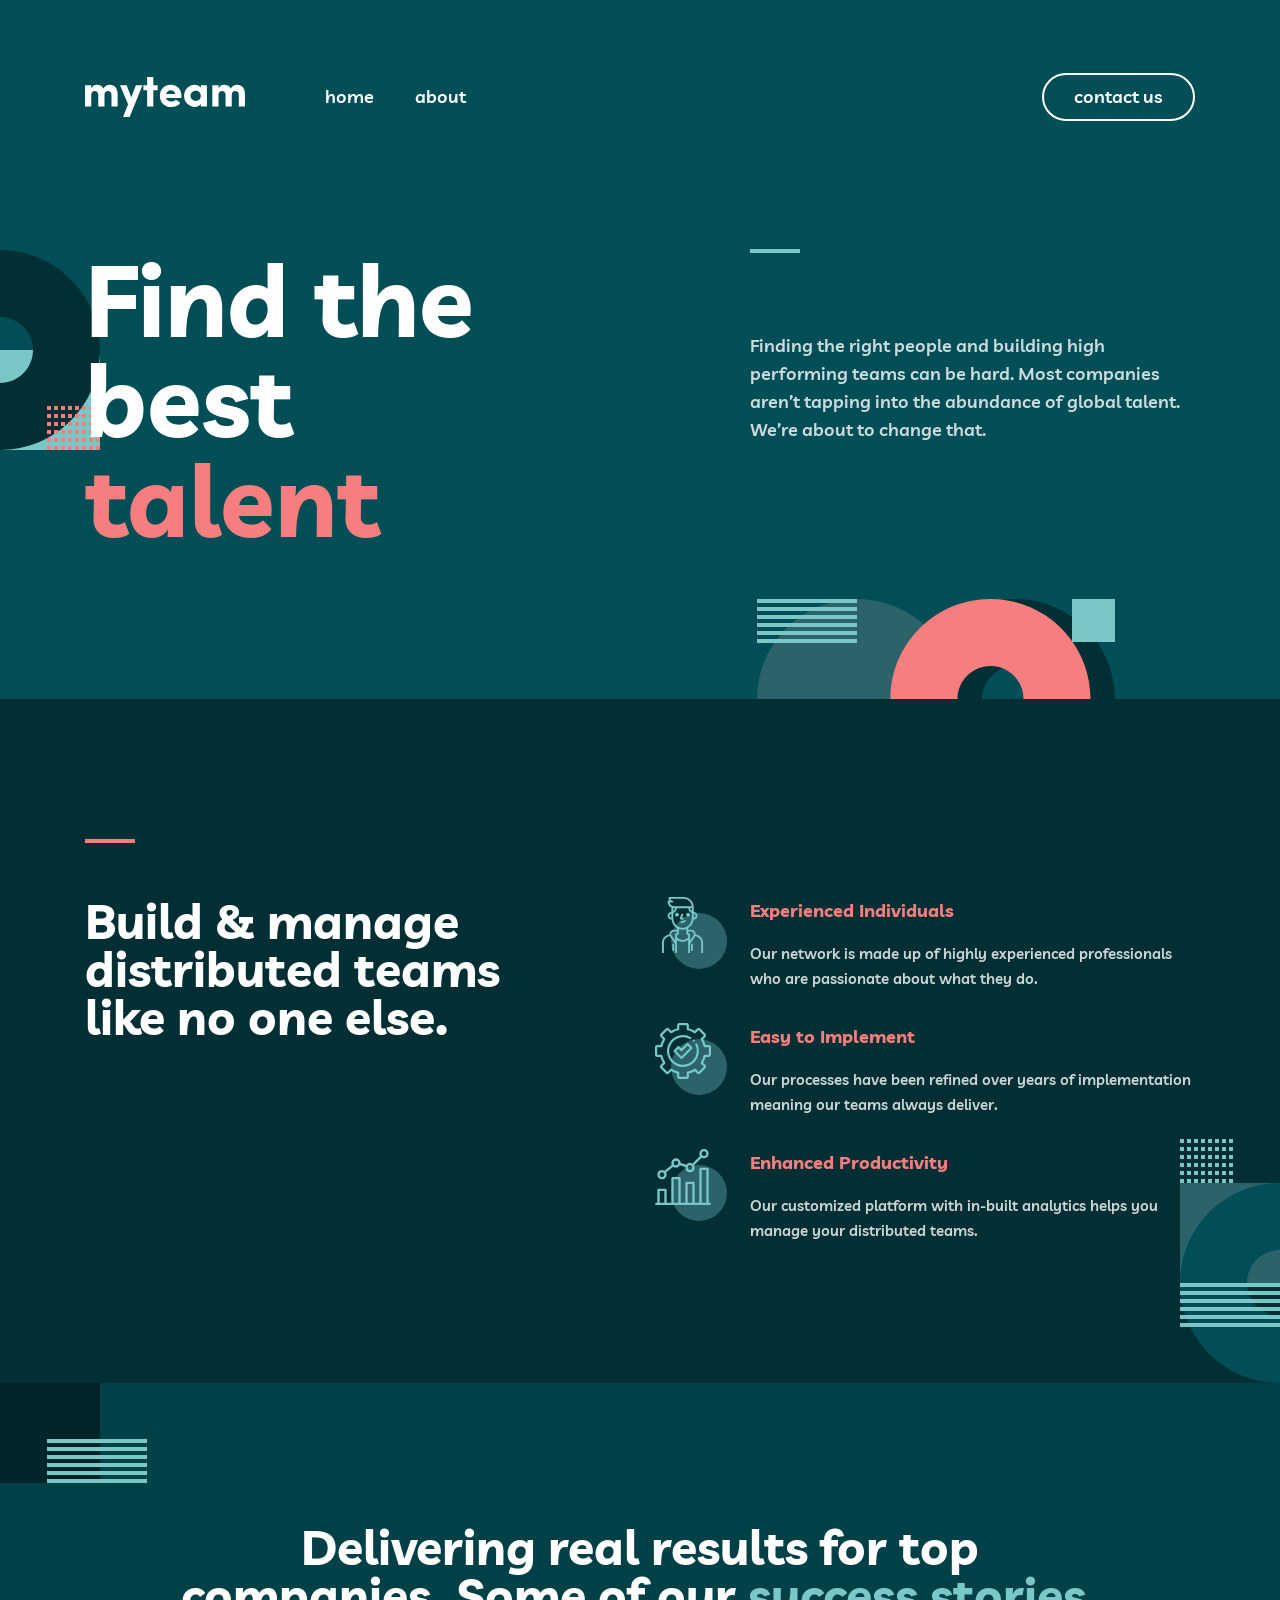
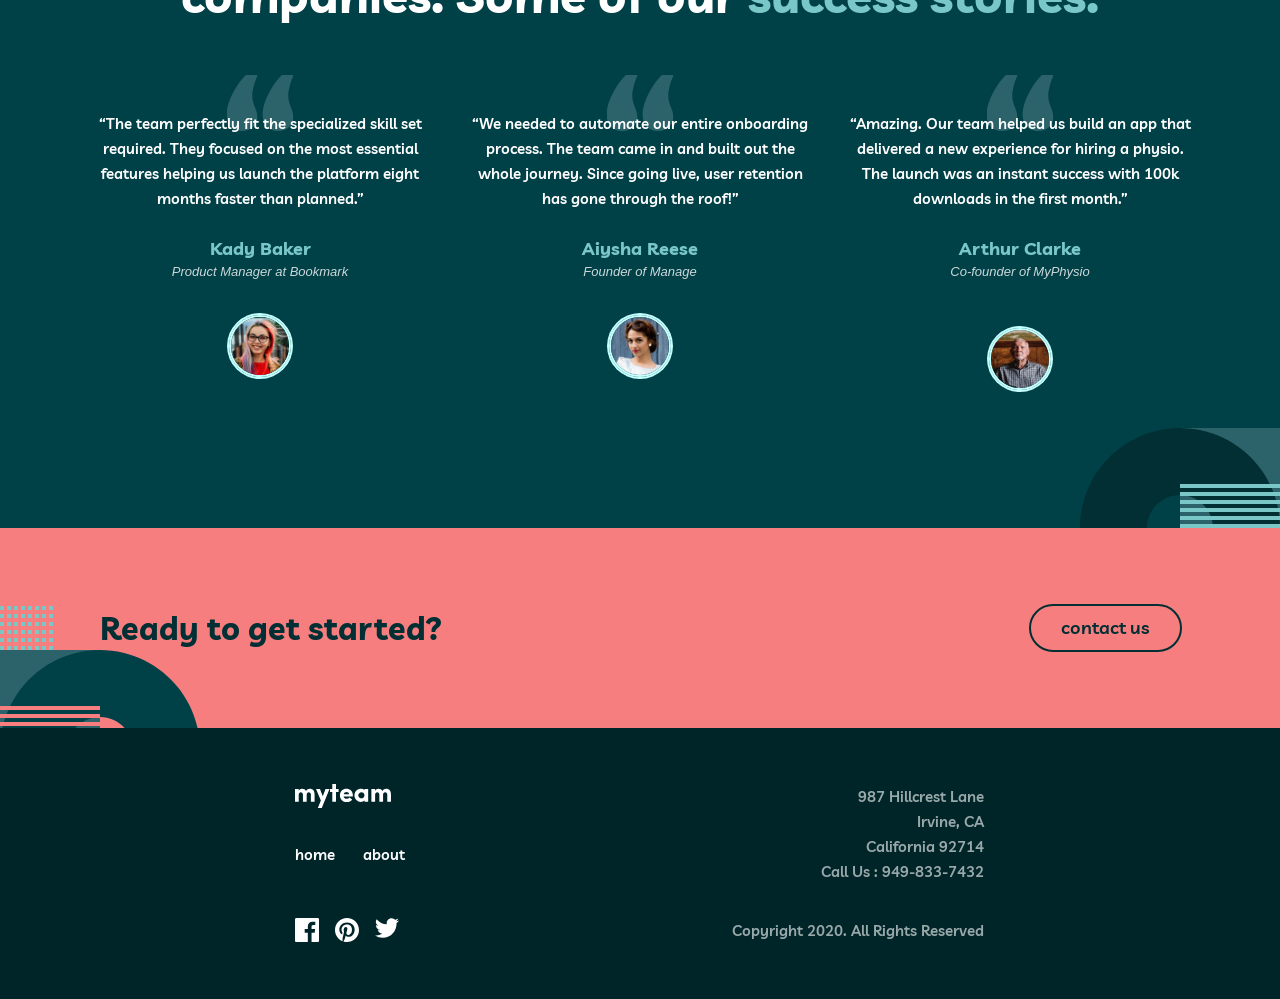
==== commit 0f46784d: "Fix merge conflict keeping both changes" ====
--- a/index.html
+++ b/index.html
@@ -2,212 +2,212 @@
 <html lang="en">
 
 <head>
-  <meta charset="UTF-8" />
-  <meta name="viewport" content="width=device-width, initial-scale=1.0" />
-
-  <link rel="icon" type="image/png" sizes="32x32" href="images/favicon-32x32.png" />
-  <link rel="preconnect" href="https://fonts.googleapis.com" />
-  <link rel="preconnect" href="https://fonts.gstatic.com" crossorigin />
-  <link
-    href="https://fonts.googleapis.com/css2?family=Livvic:ital,wght@0,100;0,200;0,300;0,400;0,500;0,600;0,700;0,900;1,100;1,200;1,300;1,400;1,500;1,600;1,700;1,900&display=swap"
-    rel="stylesheet" />
-  <link rel="stylesheet" href="./CSS/normalize.css">
-  <link rel="stylesheet" href="./CSS/style.css" />
-  <link rel="stylesheet" href="./CSS/home.css" />
-  <title>Frontend Mentor | myteam website challenge - Homepage</title>
+    <meta charset="UTF-8" />
+    <meta name="viewport" content="width=device-width, initial-scale=1.0" />
+
+    <link rel="icon" type="image/png" sizes="32x32" href="images/favicon-32x32.png" />
+    <link rel="preconnect" href="https://fonts.googleapis.com" />
+    <link rel="preconnect" href="https://fonts.gstatic.com" crossorigin />
+    <link
+        href="https://fonts.googleapis.com/css2?family=Livvic:ital,wght@0,100;0,200;0,300;0,400;0,500;0,600;0,700;0,900;1,100;1,200;1,300;1,400;1,500;1,600;1,700;1,900&display=swap"
+        rel="stylesheet" />
+    <link rel="stylesheet" href="./CSS/normalize.css">
+    <link rel="stylesheet" href="./CSS/style.css" />
+    <link rel="stylesheet" href="./CSS/home.css" />
+    <title>Frontend Mentor | myteam website challenge - Homepage</title>
 </head>
 
 <body>
-  <div id="container">
-    <header class="body-1 header">
-      <nav class="nav wrapper">
-        <ul class="nav-container">
-          <li class="nav-logo">
-            <img src="./assets/logo.svg" alt="logo" />
-          </li>
-          <ul class="nav-link-container">
-            <li class="nav-link">
-              <a href="./index.html">home</a>
-            </li>
-            <li class="nav-link">
-              <a href="./pages/about.html">about</a>
-            </li>
-          </ul>
-        </ul>
-        <button class="body-1">
-          <a href="./pages/contact.html">contact us</a>
-        </button>
-      </nav>
-      <section class="nav-section wrapper">
-        <div class="header-section">
-          <h1 class="h1-large">Find the best <span>talent</span></h1>
-          <div class="nav-text">
-            <hr />
-            <p class="body-1">
-              Finding the right people and building high performing teams can be
-              hard. Most companies aren’t tapping into the abundance of global
-              talent. We’re about to change that.
-            </p>
-          </div>
-        </div>
-      </section>
-    </header>
-    <main>
-      <section class="features-section">
-        <div class="wrapper">
-          <div class="features-line">
-            <span class="title-line"></span>
-          </div>
-          <div class="features-block">
-            <h2 class="h2 features-title">
-              Build & manage distributed teams like no one else.
-            </h2>
-            <ul class="features-list">
-              <li class="features-item">
-                <img src="./assets/zmogus.svg" alt="person icon" />
+    <div id="container">
+        <header class="body-1 header">
+            <nav class="nav wrapper">
+                <ul class="nav-container">
+                    <li class="nav-logo">
+                        <img src="./assets/logo.svg" alt="logo" />
+                    </li>
+                    <ul class="nav-link-container">
+                        <li class="nav-link">
+                            <a href="./index.html">home</a>
+                        </li>
+                        <li class="nav-link">
+                            <a href="./pages/about.html">about</a>
+                        </li>
+                    </ul>
+                </ul>
+                <button class="body-1">
+                    <a href="./pages/contact.html">contact us</a>
+                </button>
+            </nav>
+            <section class="nav-section wrapper">
+                <div class="header-section">
+                    <h1 class="h1-large">Find the best <span>talent</span></h1>
+                    <div class="nav-text">
+                        <hr />
+                        <p class="body-1">
+                            Finding the right people and building high performing teams can be
+                            hard. Most companies aren’t tapping into the abundance of global
+                            talent. We’re about to change that.
+                        </p>
+                    </div>
+                </div>
+            </section>
+        </header>
+        <main>
+            <section class="features-section">
+                <div class="wrapper">
+                    <div class="features-line">
+                        <span class="title-line"></span>
+                    </div>
+                    <div class="features-block">
+                        <h2 class="h2 features-title">
+                            Build & manage distributed teams like no one else.
+                        </h2>
+
+                        <ul class="features-list">
+                            <li class="features-item">
+                                <img src="./assets/zmogus.svg" alt="person icon" />
+                                <div>
+                                    <h3 class="h3">Experienced Individuals</h3>
+                                    <p class="body-2">
+                                        Our network is made up of highly experienced professionals
+                                        who are passionate about what they do.
+                                    </p>
+                                </div>
+                            </li>
+                            <li class="features-item">
+                                <img src="./assets/icon-cog.svg" alt="cog icon" />
+                                <div>
+                                    <h3 class="h3">Easy to Implement</h3>
+                                    <p class="body-2">
+                                        Our processes have been refined over years of
+                                        implementation meaning our teams always deliver.
+                                    </p>
+                                </div>
+                            </li>
+                            <li class="features-item">
+                                <img src="./assets/icon-chart.svg" alt="chart icon" />
+                                <div>
+                                    <h3 class="h3">Enhanced Productivity</h3>
+                                    <p class="body-2">
+                                        Our customized platform with in-built analytics helps you
+                                        manage your distributed teams.
+                                    </p>
+                                </div>
+                            </li>
+                        </ul>
+                    </div>
+                </div>
+            </section>
+            <section class="testimonials-section">
+                <div class="wrapper">
+                    <h2 class="h2 testimonials-title">
+                        Delivering real results for top companies. Some of our
+                        <span>success stories.</span>
+                    </h2>
+                    <div class="testimonials-container">
+                        <figure class="testimonial-card">
+                            <img class="quote-icon" src="./assets/icon-quotes.svg" alt="quotes icon" />
+                            <blockquote>
+                                <p class="body-2">
+                                    “The team perfectly fit the specialized skill set required.
+                                    They focused on the most essential features helping us launch
+                                    the platform eight months faster than planned.”
+                                </p>
+                            </blockquote>
+                            <figcaption>
+                                <h3 class="h3">Kady Baker</h3>
+                                <small>Product Manager at Bookmark</small>
+                                <img class="avatar" src="./assets/avatar-kady.jpg" alt="Kady photo" />
+                            </figcaption>
+                        </figure>
+                        <figure class="testimonial-card">
+                            <img class="quote-icon" src="./assets/icon-quotes.svg" alt="quotes icon" />
+                            <blockquote>
+                                <p class="body-2">
+                                    “We needed to automate our entire onboarding process. The team
+                                    came in and built out the whole journey. Since going live,
+                                    user retention has gone through the roof!”
+                                </p>
+                            </blockquote>
+                            <figcaption>
+                                <h3 class="h3">Aiysha Reese</h3>
+                                <small>Founder of Manage</small>
+                                <img class="avatar" src="./assets/avatar-aiysha.jpg" alt="Aiysha photo" />
+                            </figcaption>
+                        </figure>
+                        <figure class="testimonial-card">
+                            <img class="quote-icon" src="./assets/icon-quotes.svg" alt="quotes icon" />
+                            <blockquote>
+                                <p class="body-2">
+                                    “Amazing. Our team helped us build an app that delivered a new
+                                    experience for hiring a physio. The launch was an instant
+                                    success with 100k downloads in the first month.”
+                                </p>
+                            </blockquote>
+                            <figcaption>
+                                <h3 class="h3">Arthur Clarke</h3>
+                                <small>Co-founder of MyPhysio</small>
+                                <img class="avatar avatar-arthur" src="./assets/avatar-arthur.jpg" alt="arthur photo" />
+                            </figcaption>
+                        </figure>
+                    </div>
+                </div>
+            </section>
+            <section id="ready-to-get-started">
                 <div>
-                  <h3 class="h3">Experienced Individuals</h3>
-                  <p class="body-2">
-                    Our network is made up of highly experienced professionals
-                    who are passionate about what they do.
-                  </p>
-                </div>
-              </li>
-              <li class="features-item">
-                <img src="./assets/icon-cog.svg" alt="cog icon" />
-                <div>
-                  <h3 class="h3">Easy to Implement</h3>
-                  <p class="body-2">
-                    Our processes have been refined over years of
-                    implementation meaning our teams always deliver.
-                  </p>
-                </div>
-              </li>
-              <li class="features-item">
-                <img src="./assets/icon-chart.svg" alt="chart icon" />
-                <div>
-                  <h3 class="h3">Enhanced Productivity</h3>
-                  <p class="body-2">
-                    Our customized platform with in-built analytics helps you
-                    manage your distributed teams.
-                  </p>
-                </div>
-              </li>
-            </ul>
-          </div>
-        </div>
-      </section>
-
-      <section class="testimonials-section">
-        <div class="wrapper">
-          <h2 class="h2 testimonials-title">
-            Delivering real results for top <span class="shift-right">companies. Some of our</span>
-            <span>success stories.</span>
-          </h2>
-          <div class="testimonials-container">
-            <figure class="testimonial-card">
-              <img class="quote-icon" src="./assets/icon-quotes.svg" alt="quotes icon" />
-              <blockquote>
-                <p class="body-2">
-                  “The team perfectly fit the specialized skill set required.
-                  They focused on the most essential features helping us launch
-                  the platform eight months faster than planned.”
-                </p>
-              </blockquote>
-              <figcaption>
-                <h3 class="h3">Kady Baker</h3>
-                <small>Product Manager at Bookmark</small>
-                <img class="avatar" src="./assets/avatar-kady.jpg" alt="Kady photo" />
-              </figcaption>
-            </figure>
-            <figure class="testimonial-card">
-              <img class="quote-icon" src="./assets/icon-quotes.svg" alt="quotes icon" />
-              <blockquote>
-                <p class="body-2">
-                  “We needed to automate our entire onboarding process. The team
-                  came in and built out the whole journey. Since going live,
-                  user retention has gone through the roof!”
-                </p>
-              </blockquote>
-              <figcaption>
-                <h3 class="h3">Aiysha Reese</h3>
-                <small>Founder of Manage</small>
-                <img class="avatar" src="./assets/avatar-aiysha.jpg" alt="Aiysha photo" />
-              </figcaption>
-            </figure>
-            <figure class="testimonial-card">
-              <img class="quote-icon" src="./assets/icon-quotes.svg" alt="quotes icon" />
-              <blockquote>
-                <p class="body-2">
-                  “Amazing. Our team helped us build an app that delivered a new
-                  experience for hiring a physio. The launch was an instant
-                  success with 100k downloads in the first month.”
-                </p>
-              </blockquote>
-              <figcaption>
-                <h3 class="h3">Arthur Clarke</h3>
-                <small>Co-founder of MyPhysio</small>
-                <img class="avatar avatar-arthur" src="./assets/avatar-arthur.jpg" alt="arthur photo" />
-              </figcaption>
-            </figure>
-          </div>
-        </div>
-      </section>
-      <section id="ready-to-get-started">
-        <div>
-          <h2 class="h2">Ready to get started?</h2>
-          <button class="body-1">
-            <a href="./pages/contact.html">contact us</a>
-          </button>
-        </div>
-        <img src="./assets/bg-pattern-home-6-about-5.svg" alt="" />
-      </section>
-    </main>
-
-    <footer id="footer">
-      <div>
-        <div class="logo">
-          <img src="./assets/logo.svg" alt="logo" />
-          <ul class="body-1">
-            <li>
-              <a href="./index.html">home</a>
-            </li>
-            <li>
-              <a href="./pages/about.html">about</a>
-            </li>
-          </ul>
-        </div>
-        <address class="body-2">
-          <ul>
-            <li>987 <span class="shift-left">Hillcrest Lane</span></li>
-            <li>Irvine, CA</li>
-            <li>California 92714</li>
-            <li>Call Us : 949-833-7432</li>
-          </ul>
-        </address>
-      </div>
-      <div class="social">
-        <ul>
-          <li>
-            <a href="#">
-              <img src="./assets/icon-facebook.svg" alt="Facebook" />
-            </a>
-          </li>
-          <li>
-            <a href="#">
-              <img src="./assets/icon-pinterest.svg" alt="Pinterest" />
-            </a>
-          </li>
-          <li>
-            <a href="#">
-              <img src="./assets/icon-twitter.svg" alt="Twitter" />
-            </a>
-          </li>
-        </ul>
-        <p class="body-2">Copyright 2020. All Rights Reserved</p>
-      </div>
-    </footer>
-  </div>
+                    <h2 class="h2">Ready to get started?</h2>
+                    <button class="body-1">
+                        <a href="./pages/contact.html">contact us</a>
+                    </button>
+                </div>
+                <img src="./assets/bg-pattern-home-6-about-5.svg" alt="" />
+            </section>
+        </main>
+
+        <footer id="footer">
+            <div>
+                <div class="logo">
+                    <img src="./assets/logo.svg" alt="logo" />
+                    <ul class="body-1">
+                        <li>
+                            <a href="./index.html">home</a>
+                        </li>
+                        <li>
+                            <a href="./pages/about.html">about</a>
+                        </li>
+                    </ul>
+                </div>
+                <address class="body-2">
+                    <ul>
+                        <li>987 Hillcrest Lane</li>
+                        <li>Irvine, CA</li>
+                        <li>California 92714</li>
+                        <li>Call Us : 949-833-7432</li>
+                    </ul>
+                </address>
+            </div>
+            <div class="social">
+                <ul>
+                    <li>
+                        <a href="#">
+                            <img src="./assets/icon-facebook.svg" alt="Facebook" />
+                        </a>
+                    </li>
+                    <li>
+                        <a href="#">
+                            <img src="./assets/icon-pinterest.svg" alt="Pinterest" />
+                        </a>
+                    </li>
+                    <li>
+                        <a href="#">
+                            <img src="./assets/icon-twitter.svg" alt="Twitter" />
+                        </a>
+                    </li>
+                </ul>
+                <p class="body-2">Copyright 2020. All Rights Reserved</p>
+            </div>
+        </footer>
+    </div>
 </body>
 
-</html>
+</html>
--- a/CSS/style.css
+++ b/CSS/style.css
@@ -205,42 +205,23 @@
     align-content: end;
     width: 8.75rem;
     height: 1.75rem;
-    padding-top: 0.7rem;
+    padding-top: 0.5rem;
 
     & li:first-child {
       margin-right: 2.3rem;
     }
   }
-}
-
-#footer div .logo {
-  display: flex;
-  align-items: flex-start;
-}
-
-#footer div .logo ul {
-  margin-top: 2rem;
-}
-
-#footer ul.body-1 li:last-child a {
-  display: inline-block;
-  transform: translateX(-2px);
 }
 
 #footer div address {
   height: 6.25rem;
   margin: 0rem;
   margin-left: 7.813rem;
-  opacity: 0.6;
 
   & ul {
     padding: 0rem;
     margin: 0rem;
   }
-}
-.shift-left {
-  display: inline-block;
-  margin-left: 3px;
 }
 
 #footer .social {
@@ -269,16 +250,8 @@
     margin: 0rem;
     align-content: end;
   }
-  #footer div .logo {
-  display: flex;
-  align-items: flex-start;
-}
-
-
-}
-#footer .logo ul {
-  transform: translateY(-16px);
-}
+}
+
 /*--------------------ready to get started--------------------*/
 
 #ready-to-get-started {
@@ -310,7 +283,7 @@
 }
 #ready-to-get-started div {
   justify-self: center;
-  /* padding-left: 0.188em; */
+  padding-left: 0.188em;
   width: 57.313rem;
   display: flex;
   justify-content: space-between;
@@ -437,17 +410,6 @@
     font-size: 15px;
     line-height: 25px;
   }
-  #footer div .logo {
-  display: flex;
-  align-items: flex-start;
-}
-
-#footer div .logo ul {
-  margin-top: 2rem;
-}
-#footer .logo ul {
-  transform: translateY(0px);
-}
 
   #ready-to-get-started {
     display: flex;
--- a/CSS/home.css
+++ b/CSS/home.css
@@ -9,6 +9,7 @@
 #container {
   font-family: "Livvic", arial, sans-serif;
   max-width: 90rem;
+  min-height: 42.75rem;
   margin: 0 auto;
   width: 100%;
   overflow: hidden;
@@ -76,10 +77,6 @@
   list-style: none;
 }
 
-.nav-link {
-  list-style: none;
-}
-
 .nav-link a {
   color: var(--pri-white);
   text-decoration: none;
@@ -145,22 +142,26 @@
   gap: 7.8125rem;
 }
 
+.features-block {
+  display: flex;
+  justify-content: space-between;
+  align-items: flex-start;
+  gap: 7.8125rem;
+}
+
 .features-line {
-  margin-bottom: 3.375rem;
+  display: flex;
+  flex-direction: column;
+  align-items: flex-start;
+  flex: 0 0 27.8125rem;
 }
 
 .title-line {
   display: block;
   width: 3.125rem;
   height: 0.25rem;
+  margin-bottom: 3.375rem;
   background-color: var(--pri-light-coral);
-}
-
-.features-block {
-  display: flex;
-  justify-content: space-between;
-  align-items: flex-start;
-  gap: 7.8125rem;
 }
 
 .features-title {
@@ -175,18 +176,18 @@
 
 .features-list {
   width: 33.75rem;
-  list-style: none;
   display: flex;
   flex-direction: column;
   gap: 2rem;
   margin: 0;
   padding: 0;
+  list-style: none;
 }
 
 .features-item {
   display: flex;
   align-items: flex-start;
-  gap: 1.4375rem;
+  gap: 1.44rem;
 }
 
 .features-item img {
@@ -243,10 +244,6 @@
   text-align: center;
 }
 
-.testimonials-title .shift-right {
-  color: inherit;
-}
-
 .testimonials-title span {
   color: var(--sec-rapture-blue);
 }
@@ -304,11 +301,6 @@
   color: var(--sec-rapture-blue);
 }
 
-.testimonial-card figcaption small {
-  display: block;
-  margin-top: 2px;
-}
-
 .testimonial-card small {
   display: block;
   font-size: 0.813rem;
@@ -328,16 +320,122 @@
   object-fit: cover;
   display: block;
   margin: 0;
-  /* transform: translateY(11px); */
+  transform: translateY(3px);
 }
 
 .avatar-arthur {
   margin-top: 0.8125rem;
 }
 
+/* testimonials-section */
+/* Atsilepimai */
+.testimonials-section {
+  width: 100%;
+  max-width: 90rem;
+  min-height: 46.5625rem;
+  box-sizing: border-box;
+  padding: 8.75rem 0 6.25rem 0;
+  background-color: var(--sec-deep-jungle-green);
+  background-image:
+    url(../assets/bg-pattern-home-4-about-3.svg),
+    url(../assets/bg-pattern-home-5.svg);
+  background-repeat: no-repeat, no-repeat;
+  background-position:
+    left top,
+    right bottom;
+  text-align: center;
+}
+
+.testimonials-title {
+  max-width: 58.25rem;
+  margin: 0 auto 3.5rem auto;
+  color: var(--pri-white);
+  text-align: center;
+}
+
+.testimonials-title span {
+  color: var(--sec-rapture-blue);
+}
+
+.testimonials-container {
+  display: flex;
+  justify-content: space-between;
+  align-items: flex-start;
+  gap: 1.875rem;
+  padding-top: 2.25rem;
+  margin: 0 auto;
+}
+
+.testimonial-card {
+  position: relative;
+  flex: 1;
+  display: flex;
+  flex-direction: column;
+  align-items: center;
+  height: 100%;
+  margin: 0;
+  color: var(--pri-white);
+}
+
+.quote-icon {
+  position: absolute;
+  top: -2.25rem;
+  left: 50%;
+  transform: translateX(-50%);
+  width: 4.175rem;
+  height: auto;
+  z-index: 1;
+}
+
+.testimonial-card blockquote {
+  position: relative;
+  z-index: 2;
+  margin: 0 0 1.5rem 0;
+  flex-grow: 1;
+}
+
+.testimonial-card blockquote p {
+  margin: 0;
+}
+
+.testimonial-card figcaption {
+  display: flex;
+  flex-direction: column;
+  align-items: center;
+  width: 100%;
+}
+
+.testimonial-card h3 {
+  margin: 0 0 0.125rem 0;
+  color: var(--sec-rapture-blue);
+}
+
+.testimonial-card small {
+  display: block;
+  font-size: 0.813rem;
+  font-weight: 500;
+  font-style: italic;
+  opacity: 0.8;
+  margin-bottom: 2rem;
+  color: var(--pri-white);
+}
+
+.avatar {
+  width: 3.875rem;
+  height: 3.875rem;
+  border-radius: 50%;
+  border: 0.125rem solid #c4fffe;
+  margin: 0;
+}
+
+.avatar-arthur {
+  margin-top: 0.8125rem;
+}
+
 /* Tarp 1024px ir 1440px */
 
 @media (min-width: 48.01rem) and (max-width: 90rem) {
+
   .header,
   .features-section {
     padding-left: 2rem;
@@ -377,6 +475,19 @@
     justify-content: space-between;
     align-items: center;
     margin: 0 auto;
+
+  }
+
+  .nav-logo {
+    width: 8rem;
+    height: 3rem;
+  }
+
+  .nav-logo img {
+    display: block;
+    width: 100%;
+    height: 100%;
+    object-fit: contain;
   }
 
   .nav-container {
@@ -506,8 +617,12 @@
   }
 
   .features-section .wrapper {
+    width: 100%;
+    max-width: 48rem;
+    margin: 0 auto;
     padding-left: 6.063rem;
     padding-right: 6.125rem;
+    box-sizing: border-box;
   }
 
   .features-block {
@@ -515,8 +630,6 @@
     flex-direction: column;
     align-items: flex-start;
     width: 100%;
-    width: 35.8125rem;
-    height: auto;
     gap: 0;
   }
 
@@ -535,7 +648,6 @@
   .features-title {
     width: 100%;
     max-width: 27.8125rem;
-    height: auto;
     margin-bottom: 4rem;
     font-size: 2rem;
     line-height: 2rem;
@@ -545,10 +657,8 @@
     display: flex;
     flex-direction: column;
     width: 100%;
-    max-width: 35.813rem;
+    max-width: 100%;
     height: auto;
-    margin: 0;
-    padding: 0;
     list-style: none;
     gap: 2rem;
   }
@@ -556,13 +666,23 @@
   .features-item {
     display: flex;
     flex-direction: row;
+    width: 100%;
     gap: 1.375rem;
   }
 
   .features-item div {
+    min-width: 0;
+    width: 100%;
     display: flex;
     flex-direction: column;
     gap: 1rem;
+  }
+   
+  .features-list .features-item img {
+    width: 4.5rem;
+    height: 4.5rem;
+    flex-shrink: 0;
+    object-fit: contain;
   }
 
   /*HOME Tablet atsiliepimu sekcija testimionals */
@@ -601,11 +721,6 @@
     margin: 0 auto 0.75rem;
   }
 
-  .testimonials-title .shift-right {
-    display: inline-block;
-    margin-left: -8px;
-  }
-
   .testimonials-title span {
     display: block;
     color: #79c8c7;
@@ -649,10 +764,6 @@
     flex-direction: column;
     align-items: center;
   }
-  .testimonial-card figcaption small {
-    display: block;
-    transform: translateY(-3px);
-  }
 
   .testimonial-card h3 {
     margin: 0 0 0.125rem 0;
@@ -669,21 +780,12 @@
 
   .testimonial-card .avatar {
     display: block;
-    transform: translateY(-2px);
+    transform: translateY(2px);
     width: 3.875rem;
     height: 3.875rem;
     border-radius: 50%;
   }
   .testimonial-card:last-child .avatar {
-    transform: translateY(-18px);
-  }
-
-  .testimonial-card:last-child figcaption h3 {
-    display: inline-block;
-    transform: translateY(-4px);
-  }
-
-  .testimonial-card:last-child blockquote p {
-    transform: translateY(-4px);
-  }
-}
+    transform: translateY(-14px);
+  }
+}
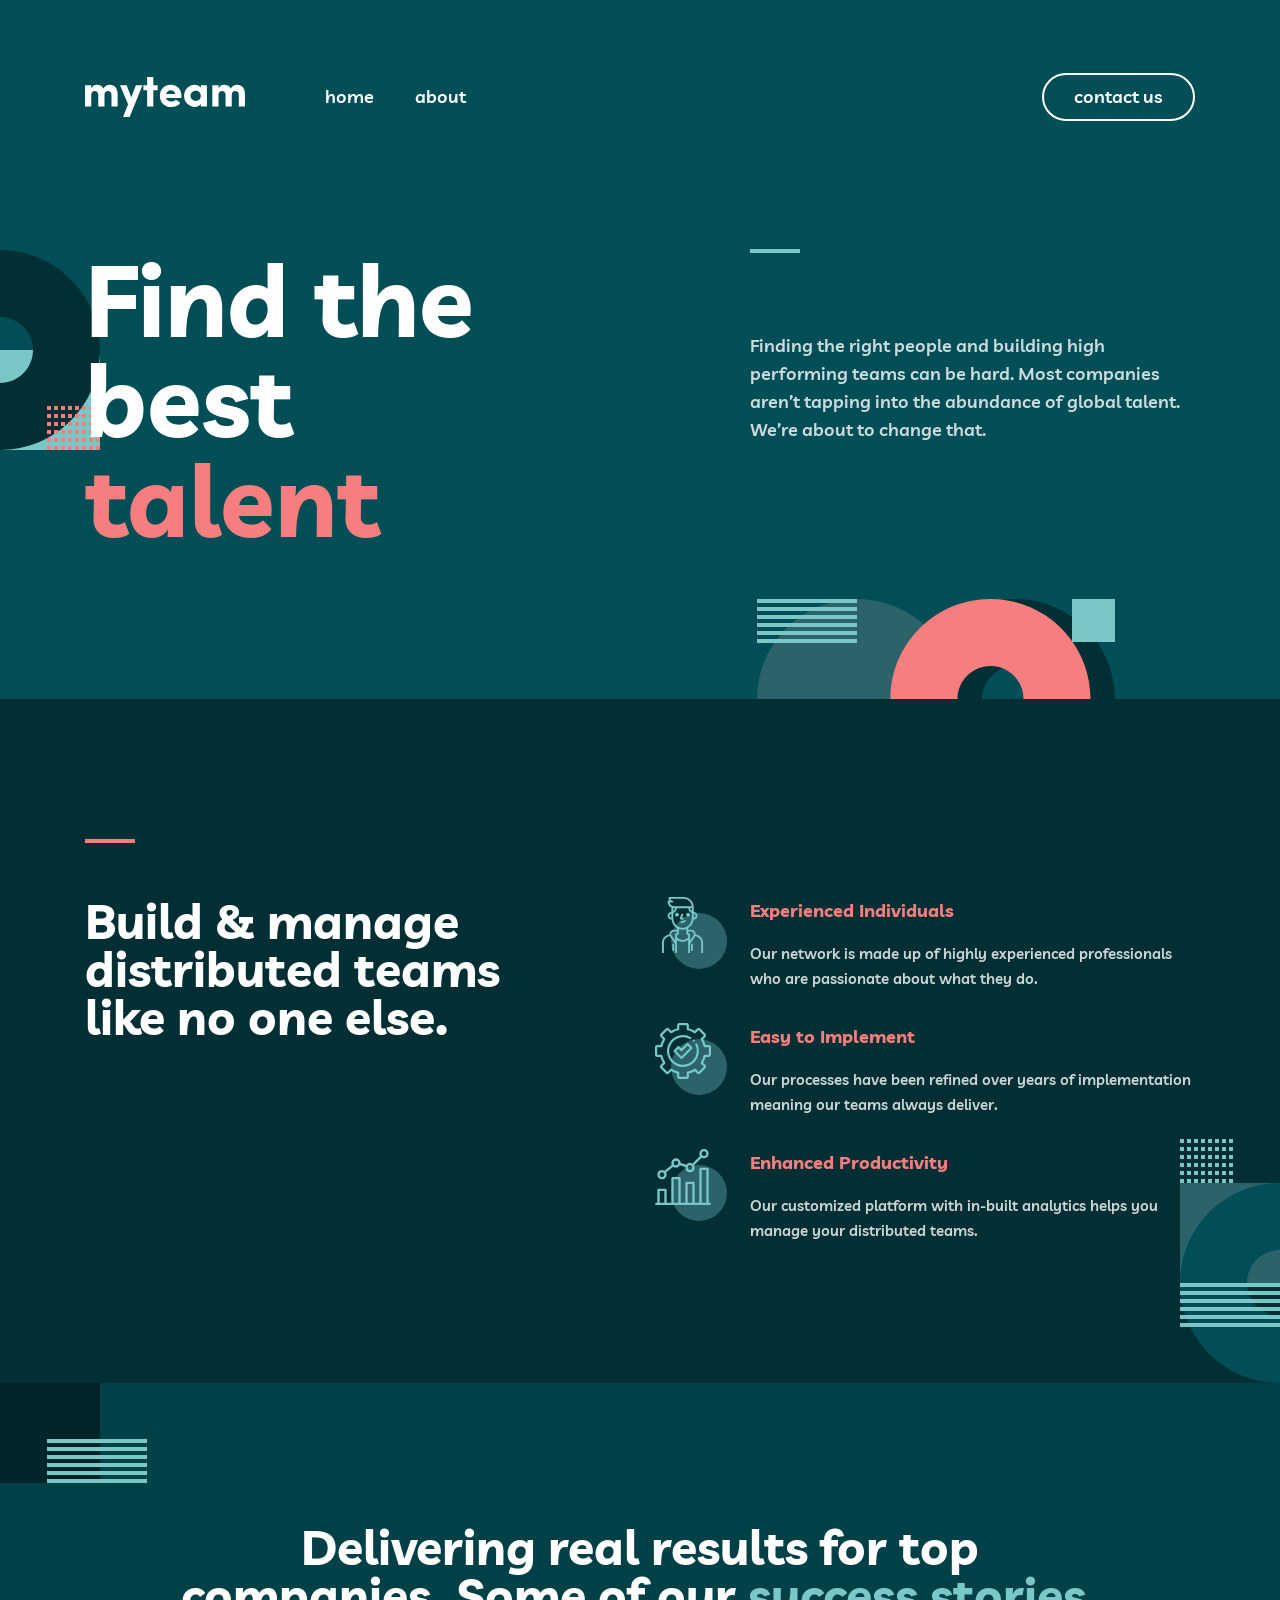
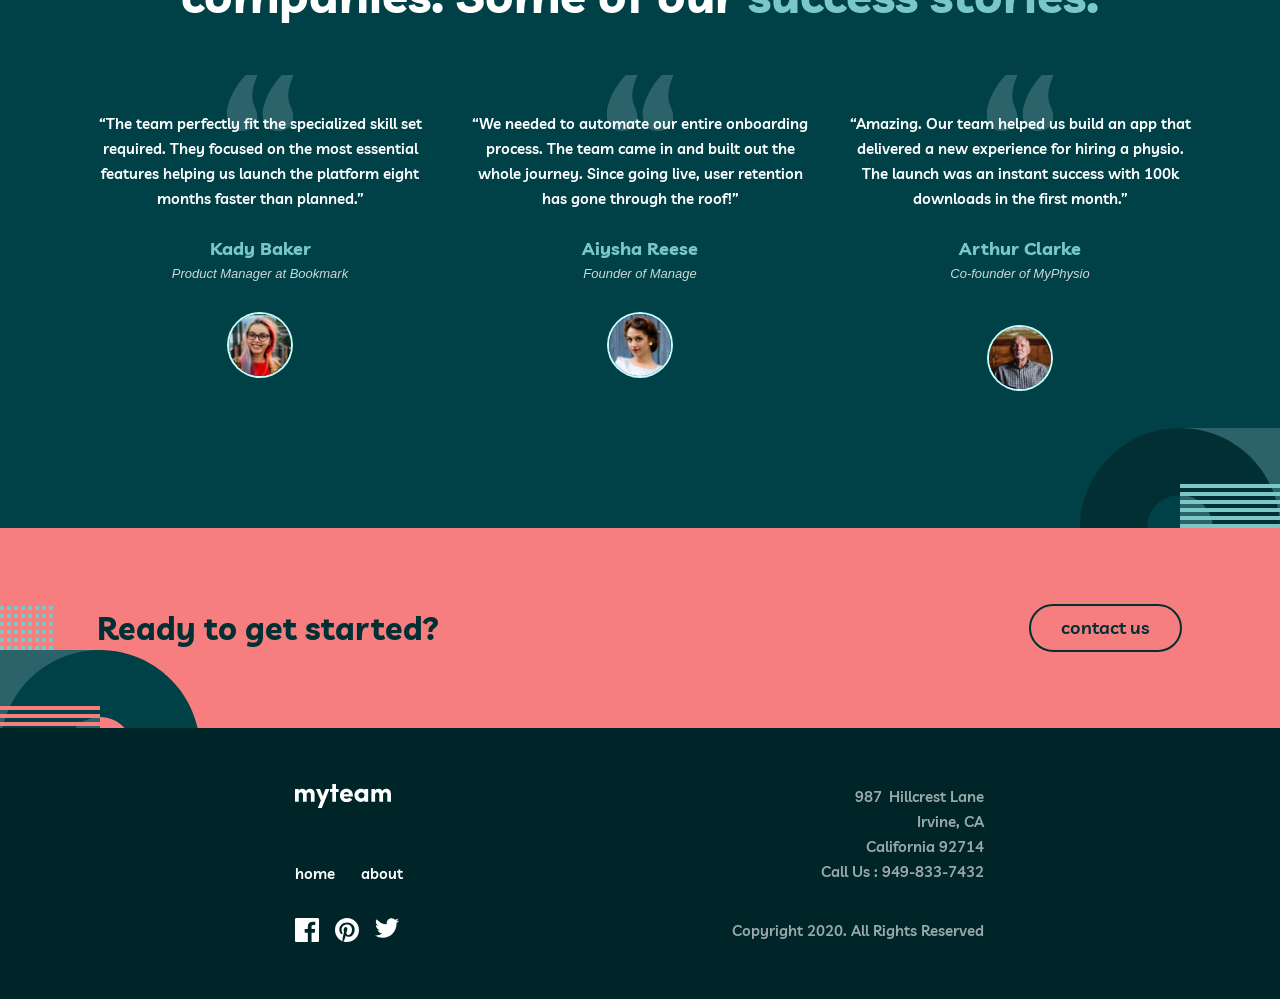
==== commit 33abc79c: "Merge 65d83390fa25f41f84ae755265b42bf83f9b652a into f1983db2616e94e77ff3d0b3db9d115ca6fc5507" ====
--- a/index.html
+++ b/index.html
@@ -2,212 +2,212 @@
 <html lang="en">
 
 <head>
-    <meta charset="UTF-8" />
-    <meta name="viewport" content="width=device-width, initial-scale=1.0" />
-
-    <link rel="icon" type="image/png" sizes="32x32" href="images/favicon-32x32.png" />
-    <link rel="preconnect" href="https://fonts.googleapis.com" />
-    <link rel="preconnect" href="https://fonts.gstatic.com" crossorigin />
-    <link
-        href="https://fonts.googleapis.com/css2?family=Livvic:ital,wght@0,100;0,200;0,300;0,400;0,500;0,600;0,700;0,900;1,100;1,200;1,300;1,400;1,500;1,600;1,700;1,900&display=swap"
-        rel="stylesheet" />
-    <link rel="stylesheet" href="./CSS/normalize.css">
-    <link rel="stylesheet" href="./CSS/style.css" />
-    <link rel="stylesheet" href="./CSS/home.css" />
-    <title>Frontend Mentor | myteam website challenge - Homepage</title>
+  <meta charset="UTF-8" />
+  <meta name="viewport" content="width=device-width, initial-scale=1.0" />
+
+  <link rel="icon" type="image/png" sizes="32x32" href="images/favicon-32x32.png" />
+  <link rel="preconnect" href="https://fonts.googleapis.com" />
+  <link rel="preconnect" href="https://fonts.gstatic.com" crossorigin />
+  <link
+    href="https://fonts.googleapis.com/css2?family=Livvic:ital,wght@0,100;0,200;0,300;0,400;0,500;0,600;0,700;0,900;1,100;1,200;1,300;1,400;1,500;1,600;1,700;1,900&display=swap"
+    rel="stylesheet" />
+  <link rel="stylesheet" href="./CSS/normalize.css">
+  <link rel="stylesheet" href="./CSS/style.css" />
+  <link rel="stylesheet" href="./CSS/home.css" />
+  <title>Frontend Mentor | myteam website challenge - Homepage</title>
 </head>
 
 <body>
-    <div id="container">
-        <header class="body-1 header">
-            <nav class="nav wrapper">
-                <ul class="nav-container">
-                    <li class="nav-logo">
-                        <img src="./assets/logo.svg" alt="logo" />
-                    </li>
-                    <ul class="nav-link-container">
-                        <li class="nav-link">
-                            <a href="./index.html">home</a>
-                        </li>
-                        <li class="nav-link">
-                            <a href="./pages/about.html">about</a>
-                        </li>
-                    </ul>
-                </ul>
-                <button class="body-1">
-                    <a href="./pages/contact.html">contact us</a>
-                </button>
-            </nav>
-            <section class="nav-section wrapper">
-                <div class="header-section">
-                    <h1 class="h1-large">Find the best <span>talent</span></h1>
-                    <div class="nav-text">
-                        <hr />
-                        <p class="body-1">
-                            Finding the right people and building high performing teams can be
-                            hard. Most companies aren’t tapping into the abundance of global
-                            talent. We’re about to change that.
-                        </p>
-                    </div>
+  <div id="container">
+    <header class="body-1 header">
+      <nav class="nav wrapper">
+        <ul class="nav-container">
+          <li class="nav-logo">
+            <img src="./assets/logo.svg" alt="logo" />
+          </li>
+          <ul class="nav-link-container">
+            <li class="nav-link">
+              <a href="./index.html">home</a>
+            </li>
+            <li class="nav-link">
+              <a href="./pages/about.html">about</a>
+            </li>
+          </ul>
+        </ul>
+        <button class="body-1">
+          <a href="./pages/contact.html">contact us</a>
+        </button>
+      </nav>
+      <section class="nav-section wrapper">
+        <div class="header-section">
+          <h1 class="h1-large">Find the best <span>talent</span></h1>
+          <div class="nav-text">
+            <hr />
+            <p class="body-1">
+              Finding the right people and building high performing teams can be
+              hard. Most companies aren’t tapping into the abundance of global
+              talent. We’re about to change that.
+            </p>
+          </div>
+        </div>
+      </section>
+    </header>
+    <main>
+      <section class="features-section">
+        <div class="wrapper">
+          <div class="features-line">
+            <span class="title-line"></span>
+          </div>
+          <div class="features-block">
+            <h2 class="h2 features-title">
+              Build & manage distributed teams like no one else.
+            </h2>
+            <ul class="features-list">
+              <li class="features-item">
+                <img src="./assets/zmogus.svg" alt="person icon" />
+                <div>
+                  <h3 class="h3">Experienced Individuals</h3>
+                  <p class="body-2">
+                    Our network is made up of highly experienced professionals
+                    who are passionate about what they do.
+                  </p>
                 </div>
-            </section>
-        </header>
-        <main>
-            <section class="features-section">
-                <div class="wrapper">
-                    <div class="features-line">
-                        <span class="title-line"></span>
-                    </div>
-                    <div class="features-block">
-                        <h2 class="h2 features-title">
-                            Build & manage distributed teams like no one else.
-                        </h2>
-
-                        <ul class="features-list">
-                            <li class="features-item">
-                                <img src="./assets/zmogus.svg" alt="person icon" />
-                                <div>
-                                    <h3 class="h3">Experienced Individuals</h3>
-                                    <p class="body-2">
-                                        Our network is made up of highly experienced professionals
-                                        who are passionate about what they do.
-                                    </p>
-                                </div>
-                            </li>
-                            <li class="features-item">
-                                <img src="./assets/icon-cog.svg" alt="cog icon" />
-                                <div>
-                                    <h3 class="h3">Easy to Implement</h3>
-                                    <p class="body-2">
-                                        Our processes have been refined over years of
-                                        implementation meaning our teams always deliver.
-                                    </p>
-                                </div>
-                            </li>
-                            <li class="features-item">
-                                <img src="./assets/icon-chart.svg" alt="chart icon" />
-                                <div>
-                                    <h3 class="h3">Enhanced Productivity</h3>
-                                    <p class="body-2">
-                                        Our customized platform with in-built analytics helps you
-                                        manage your distributed teams.
-                                    </p>
-                                </div>
-                            </li>
-                        </ul>
-                    </div>
+              </li>
+              <li class="features-item">
+                <img src="./assets/icon-cog.svg" alt="cog icon" />
+                <div>
+                  <h3 class="h3">Easy to Implement</h3>
+                  <p class="body-2">
+                    Our processes have been refined over years of
+                    implementation meaning our teams always deliver.
+                  </p>
                 </div>
-            </section>
-            <section class="testimonials-section">
-                <div class="wrapper">
-                    <h2 class="h2 testimonials-title">
-                        Delivering real results for top companies. Some of our
-                        <span>success stories.</span>
-                    </h2>
-                    <div class="testimonials-container">
-                        <figure class="testimonial-card">
-                            <img class="quote-icon" src="./assets/icon-quotes.svg" alt="quotes icon" />
-                            <blockquote>
-                                <p class="body-2">
-                                    “The team perfectly fit the specialized skill set required.
-                                    They focused on the most essential features helping us launch
-                                    the platform eight months faster than planned.”
-                                </p>
-                            </blockquote>
-                            <figcaption>
-                                <h3 class="h3">Kady Baker</h3>
-                                <small>Product Manager at Bookmark</small>
-                                <img class="avatar" src="./assets/avatar-kady.jpg" alt="Kady photo" />
-                            </figcaption>
-                        </figure>
-                        <figure class="testimonial-card">
-                            <img class="quote-icon" src="./assets/icon-quotes.svg" alt="quotes icon" />
-                            <blockquote>
-                                <p class="body-2">
-                                    “We needed to automate our entire onboarding process. The team
-                                    came in and built out the whole journey. Since going live,
-                                    user retention has gone through the roof!”
-                                </p>
-                            </blockquote>
-                            <figcaption>
-                                <h3 class="h3">Aiysha Reese</h3>
-                                <small>Founder of Manage</small>
-                                <img class="avatar" src="./assets/avatar-aiysha.jpg" alt="Aiysha photo" />
-                            </figcaption>
-                        </figure>
-                        <figure class="testimonial-card">
-                            <img class="quote-icon" src="./assets/icon-quotes.svg" alt="quotes icon" />
-                            <blockquote>
-                                <p class="body-2">
-                                    “Amazing. Our team helped us build an app that delivered a new
-                                    experience for hiring a physio. The launch was an instant
-                                    success with 100k downloads in the first month.”
-                                </p>
-                            </blockquote>
-                            <figcaption>
-                                <h3 class="h3">Arthur Clarke</h3>
-                                <small>Co-founder of MyPhysio</small>
-                                <img class="avatar avatar-arthur" src="./assets/avatar-arthur.jpg" alt="arthur photo" />
-                            </figcaption>
-                        </figure>
-                    </div>
+              </li>
+              <li class="features-item">
+                <img src="./assets/icon-chart.svg" alt="chart icon" />
+                <div>
+                  <h3 class="h3">Enhanced Productivity</h3>
+                  <p class="body-2">
+                    Our customized platform with in-built analytics helps you
+                    manage your distributed teams.
+                  </p>
                 </div>
-            </section>
-            <section id="ready-to-get-started">
-                <div>
-                    <h2 class="h2">Ready to get started?</h2>
-                    <button class="body-1">
-                        <a href="./pages/contact.html">contact us</a>
-                    </button>
-                </div>
-                <img src="./assets/bg-pattern-home-6-about-5.svg" alt="" />
-            </section>
-        </main>
-
-        <footer id="footer">
-            <div>
-                <div class="logo">
-                    <img src="./assets/logo.svg" alt="logo" />
-                    <ul class="body-1">
-                        <li>
-                            <a href="./index.html">home</a>
-                        </li>
-                        <li>
-                            <a href="./pages/about.html">about</a>
-                        </li>
-                    </ul>
-                </div>
-                <address class="body-2">
-                    <ul>
-                        <li>987 Hillcrest Lane</li>
-                        <li>Irvine, CA</li>
-                        <li>California 92714</li>
-                        <li>Call Us : 949-833-7432</li>
-                    </ul>
-                </address>
-            </div>
-            <div class="social">
-                <ul>
-                    <li>
-                        <a href="#">
-                            <img src="./assets/icon-facebook.svg" alt="Facebook" />
-                        </a>
-                    </li>
-                    <li>
-                        <a href="#">
-                            <img src="./assets/icon-pinterest.svg" alt="Pinterest" />
-                        </a>
-                    </li>
-                    <li>
-                        <a href="#">
-                            <img src="./assets/icon-twitter.svg" alt="Twitter" />
-                        </a>
-                    </li>
-                </ul>
-                <p class="body-2">Copyright 2020. All Rights Reserved</p>
-            </div>
-        </footer>
-    </div>
+              </li>
+            </ul>
+          </div>
+        </div>
+      </section>
+
+      <section class="testimonials-section">
+        <div class="wrapper">
+          <h2 class="h2 testimonials-title">
+            Delivering real results for top <span class="shift-right">companies. Some of our</span>
+            <span>success stories.</span>
+          </h2>
+          <div class="testimonials-container">
+            <figure class="testimonial-card">
+              <img class="quote-icon" src="./assets/icon-quotes.svg" alt="quotes icon" />
+              <blockquote>
+                <p class="body-2">
+                  “The team perfectly fit the specialized skill set required.
+                  They focused on the most essential features helping us launch
+                  the platform eight months faster than planned.”
+                </p>
+              </blockquote>
+              <figcaption>
+                <h3 class="h3">Kady Baker</h3>
+                <small>Product Manager at Bookmark</small>
+                <img class="avatar" src="./assets/avatar-kady.jpg" alt="Kady photo" />
+              </figcaption>
+            </figure>
+            <figure class="testimonial-card">
+              <img class="quote-icon" src="./assets/icon-quotes.svg" alt="quotes icon" />
+              <blockquote>
+                <p class="body-2">
+                  “We needed to automate our entire onboarding process. The team
+                  came in and built out the whole journey. Since going live,
+                  user retention has gone through the roof!”
+                </p>
+              </blockquote>
+              <figcaption>
+                <h3 class="h3">Aiysha Reese</h3>
+                <small>Founder of Manage</small>
+                <img class="avatar" src="./assets/avatar-aiysha.jpg" alt="Aiysha photo" />
+              </figcaption>
+            </figure>
+            <figure class="testimonial-card">
+              <img class="quote-icon" src="./assets/icon-quotes.svg" alt="quotes icon" />
+              <blockquote>
+                <p class="body-2">
+                  “Amazing. Our team helped us build an app that delivered a new
+                  experience for hiring a physio. The launch was an instant
+                  success with 100k downloads in the first month.”
+                </p>
+              </blockquote>
+              <figcaption>
+                <h3 class="h3">Arthur Clarke</h3>
+                <small>Co-founder of MyPhysio</small>
+                <img class="avatar avatar-arthur" src="./assets/avatar-arthur.jpg" alt="arthur photo" />
+              </figcaption>
+            </figure>
+          </div>
+        </div>
+      </section>
+      <section id="ready-to-get-started">
+        <div>
+          <h2 class="h2">Ready to get started?</h2>
+          <button class="body-1">
+            <a href="./pages/contact.html">contact us</a>
+          </button>
+        </div>
+        <img src="./assets/bg-pattern-home-6-about-5.svg" alt="" />
+      </section>
+    </main>
+
+    <footer id="footer">
+      <div>
+        <div class="logo">
+          <img src="./assets/logo.svg" alt="logo" />
+          <ul class="body-1">
+            <li>
+              <a href="./index.html">home</a>
+            </li>
+            <li>
+              <a href="./pages/about.html">about</a>
+            </li>
+          </ul>
+        </div>
+        <address class="body-2">
+          <ul>
+            <li>987 <span class="shift-left">Hillcrest Lane</span></li>
+            <li>Irvine, CA</li>
+            <li>California 92714</li>
+            <li>Call Us : 949-833-7432</li>
+          </ul>
+        </address>
+      </div>
+      <div class="social">
+        <ul>
+          <li>
+            <a href="#">
+              <img src="./assets/icon-facebook.svg" alt="Facebook" />
+            </a>
+          </li>
+          <li>
+            <a href="#">
+              <img src="./assets/icon-pinterest.svg" alt="Pinterest" />
+            </a>
+          </li>
+          <li>
+            <a href="#">
+              <img src="./assets/icon-twitter.svg" alt="Twitter" />
+            </a>
+          </li>
+        </ul>
+        <p class="body-2">Copyright 2020. All Rights Reserved</p>
+      </div>
+    </footer>
+  </div>
 </body>
 
-</html>+</html>
--- a/CSS/style.css
+++ b/CSS/style.css
@@ -205,23 +205,42 @@
     align-content: end;
     width: 8.75rem;
     height: 1.75rem;
-    padding-top: 0.5rem;
+    padding-top: 0.7rem;
 
     & li:first-child {
       margin-right: 2.3rem;
     }
   }
+}
+
+#footer div .logo {
+  display: flex;
+  align-items: flex-start;
+}
+
+#footer div .logo ul {
+  margin-top: 2rem;
+}
+
+#footer ul.body-1 li:last-child a {
+  display: inline-block;
+  transform: translateX(-2px);
 }
 
 #footer div address {
   height: 6.25rem;
   margin: 0rem;
   margin-left: 7.813rem;
+  opacity: 0.6;
 
   & ul {
     padding: 0rem;
     margin: 0rem;
   }
+}
+.shift-left {
+  display: inline-block;
+  margin-left: 3px;
 }
 
 #footer .social {
@@ -250,8 +269,16 @@
     margin: 0rem;
     align-content: end;
   }
-}
-
+  #footer div .logo {
+  display: flex;
+  align-items: flex-start;
+}
+
+
+}
+#footer .logo ul {
+  transform: translateY(-16px);
+}
 /*--------------------ready to get started--------------------*/
 
 #ready-to-get-started {
@@ -283,7 +310,7 @@
 }
 #ready-to-get-started div {
   justify-self: center;
-  padding-left: 0.188em;
+  /* padding-left: 0.188em; */
   width: 57.313rem;
   display: flex;
   justify-content: space-between;
@@ -410,6 +437,17 @@
     font-size: 15px;
     line-height: 25px;
   }
+  #footer div .logo {
+  display: flex;
+  align-items: flex-start;
+}
+
+#footer div .logo ul {
+  margin-top: 2rem;
+}
+#footer .logo ul {
+  transform: translateY(0px);
+}
 
   #ready-to-get-started {
     display: flex;
--- a/CSS/home.css
+++ b/CSS/home.css
@@ -9,7 +9,6 @@
 #container {
   font-family: "Livvic", arial, sans-serif;
   max-width: 90rem;
-  min-height: 42.75rem;
   margin: 0 auto;
   width: 100%;
   overflow: hidden;
@@ -77,6 +76,10 @@
   list-style: none;
 }
 
+.nav-link {
+  list-style: none;
+}
+
 .nav-link a {
   color: var(--pri-white);
   text-decoration: none;
@@ -142,26 +145,22 @@
   gap: 7.8125rem;
 }
 
-.features-block {
-  display: flex;
-  justify-content: space-between;
-  align-items: flex-start;
-  gap: 7.8125rem;
-}
-
 .features-line {
-  display: flex;
-  flex-direction: column;
-  align-items: flex-start;
-  flex: 0 0 27.8125rem;
+  margin-bottom: 3.375rem;
 }
 
 .title-line {
   display: block;
   width: 3.125rem;
   height: 0.25rem;
-  margin-bottom: 3.375rem;
   background-color: var(--pri-light-coral);
+}
+
+.features-block {
+  display: flex;
+  justify-content: space-between;
+  align-items: flex-start;
+  gap: 7.8125rem;
 }
 
 .features-title {
@@ -176,18 +175,18 @@
 
 .features-list {
   width: 33.75rem;
+  list-style: none;
   display: flex;
   flex-direction: column;
   gap: 2rem;
   margin: 0;
   padding: 0;
-  list-style: none;
 }
 
 .features-item {
   display: flex;
   align-items: flex-start;
-  gap: 1.44rem;
+  gap: 1.4375rem;
 }
 
 .features-item img {
@@ -244,6 +243,10 @@
   text-align: center;
 }
 
+.testimonials-title .shift-right {
+  color: inherit;
+}
+
 .testimonials-title span {
   color: var(--sec-rapture-blue);
 }
@@ -301,6 +304,11 @@
   color: var(--sec-rapture-blue);
 }
 
+.testimonial-card figcaption small {
+  display: block;
+  margin-top: 2px;
+}
+
 .testimonial-card small {
   display: block;
   font-size: 0.813rem;
@@ -320,122 +328,16 @@
   object-fit: cover;
   display: block;
   margin: 0;
-  transform: translateY(3px);
+  /* transform: translateY(11px); */
 }
 
 .avatar-arthur {
   margin-top: 0.8125rem;
 }
 
-/* testimonials-section */
-/* Atsilepimai */
-.testimonials-section {
-  width: 100%;
-  max-width: 90rem;
-  min-height: 46.5625rem;
-  box-sizing: border-box;
-  padding: 8.75rem 0 6.25rem 0;
-  background-color: var(--sec-deep-jungle-green);
-  background-image:
-    url(../assets/bg-pattern-home-4-about-3.svg),
-    url(../assets/bg-pattern-home-5.svg);
-  background-repeat: no-repeat, no-repeat;
-  background-position:
-    left top,
-    right bottom;
-  text-align: center;
-}
-
-.testimonials-title {
-  max-width: 58.25rem;
-  margin: 0 auto 3.5rem auto;
-  color: var(--pri-white);
-  text-align: center;
-}
-
-.testimonials-title span {
-  color: var(--sec-rapture-blue);
-}
-
-.testimonials-container {
-  display: flex;
-  justify-content: space-between;
-  align-items: flex-start;
-  gap: 1.875rem;
-  padding-top: 2.25rem;
-  margin: 0 auto;
-}
-
-.testimonial-card {
-  position: relative;
-  flex: 1;
-  display: flex;
-  flex-direction: column;
-  align-items: center;
-  height: 100%;
-  margin: 0;
-  color: var(--pri-white);
-}
-
-.quote-icon {
-  position: absolute;
-  top: -2.25rem;
-  left: 50%;
-  transform: translateX(-50%);
-  width: 4.175rem;
-  height: auto;
-  z-index: 1;
-}
-
-.testimonial-card blockquote {
-  position: relative;
-  z-index: 2;
-  margin: 0 0 1.5rem 0;
-  flex-grow: 1;
-}
-
-.testimonial-card blockquote p {
-  margin: 0;
-}
-
-.testimonial-card figcaption {
-  display: flex;
-  flex-direction: column;
-  align-items: center;
-  width: 100%;
-}
-
-.testimonial-card h3 {
-  margin: 0 0 0.125rem 0;
-  color: var(--sec-rapture-blue);
-}
-
-.testimonial-card small {
-  display: block;
-  font-size: 0.813rem;
-  font-weight: 500;
-  font-style: italic;
-  opacity: 0.8;
-  margin-bottom: 2rem;
-  color: var(--pri-white);
-}
-
-.avatar {
-  width: 3.875rem;
-  height: 3.875rem;
-  border-radius: 50%;
-  border: 0.125rem solid #c4fffe;
-  margin: 0;
-}
-
-.avatar-arthur {
-  margin-top: 0.8125rem;
-}
-
 /* Tarp 1024px ir 1440px */
 
 @media (min-width: 48.01rem) and (max-width: 90rem) {
-
   .header,
   .features-section {
     padding-left: 2rem;
@@ -475,19 +377,6 @@
     justify-content: space-between;
     align-items: center;
     margin: 0 auto;
-
-  }
-
-  .nav-logo {
-    width: 8rem;
-    height: 3rem;
-  }
-
-  .nav-logo img {
-    display: block;
-    width: 100%;
-    height: 100%;
-    object-fit: contain;
   }
 
   .nav-container {
@@ -617,12 +506,8 @@
   }
 
   .features-section .wrapper {
-    width: 100%;
-    max-width: 48rem;
-    margin: 0 auto;
     padding-left: 6.063rem;
     padding-right: 6.125rem;
-    box-sizing: border-box;
   }
 
   .features-block {
@@ -630,6 +515,8 @@
     flex-direction: column;
     align-items: flex-start;
     width: 100%;
+    width: 35.8125rem;
+    height: auto;
     gap: 0;
   }
 
@@ -648,6 +535,7 @@
   .features-title {
     width: 100%;
     max-width: 27.8125rem;
+    height: auto;
     margin-bottom: 4rem;
     font-size: 2rem;
     line-height: 2rem;
@@ -657,8 +545,10 @@
     display: flex;
     flex-direction: column;
     width: 100%;
-    max-width: 100%;
+    max-width: 35.813rem;
     height: auto;
+    margin: 0;
+    padding: 0;
     list-style: none;
     gap: 2rem;
   }
@@ -666,23 +556,13 @@
   .features-item {
     display: flex;
     flex-direction: row;
-    width: 100%;
     gap: 1.375rem;
   }
 
   .features-item div {
-    min-width: 0;
-    width: 100%;
     display: flex;
     flex-direction: column;
     gap: 1rem;
-  }
-   
-  .features-list .features-item img {
-    width: 4.5rem;
-    height: 4.5rem;
-    flex-shrink: 0;
-    object-fit: contain;
   }
 
   /*HOME Tablet atsiliepimu sekcija testimionals */
@@ -721,6 +601,13 @@
     margin: 0 auto 0.75rem;
   }
 
+  .testimonials-title .shift-right {
+    display: inline-block;
+    transform: translateX(-4px)
+  }
+
+
+
   .testimonials-title span {
     display: block;
     color: #79c8c7;
@@ -764,6 +651,10 @@
     flex-direction: column;
     align-items: center;
   }
+  .testimonial-card figcaption small {
+    display: block;
+    transform: translateY(-3px);
+  }
 
   .testimonial-card h3 {
     margin: 0 0 0.125rem 0;
@@ -780,12 +671,21 @@
 
   .testimonial-card .avatar {
     display: block;
-    transform: translateY(2px);
+    transform: translateY(-2px);
     width: 3.875rem;
     height: 3.875rem;
     border-radius: 50%;
   }
   .testimonial-card:last-child .avatar {
-    transform: translateY(-14px);
-  }
-}
+    transform: translateY(-18px);
+  }
+
+  .testimonial-card:last-child figcaption h3 {
+    display: inline-block;
+    transform: translateY(-4px);
+  }
+
+  .testimonial-card:last-child blockquote p {
+    transform: translateY(-4px);
+  }
+}
